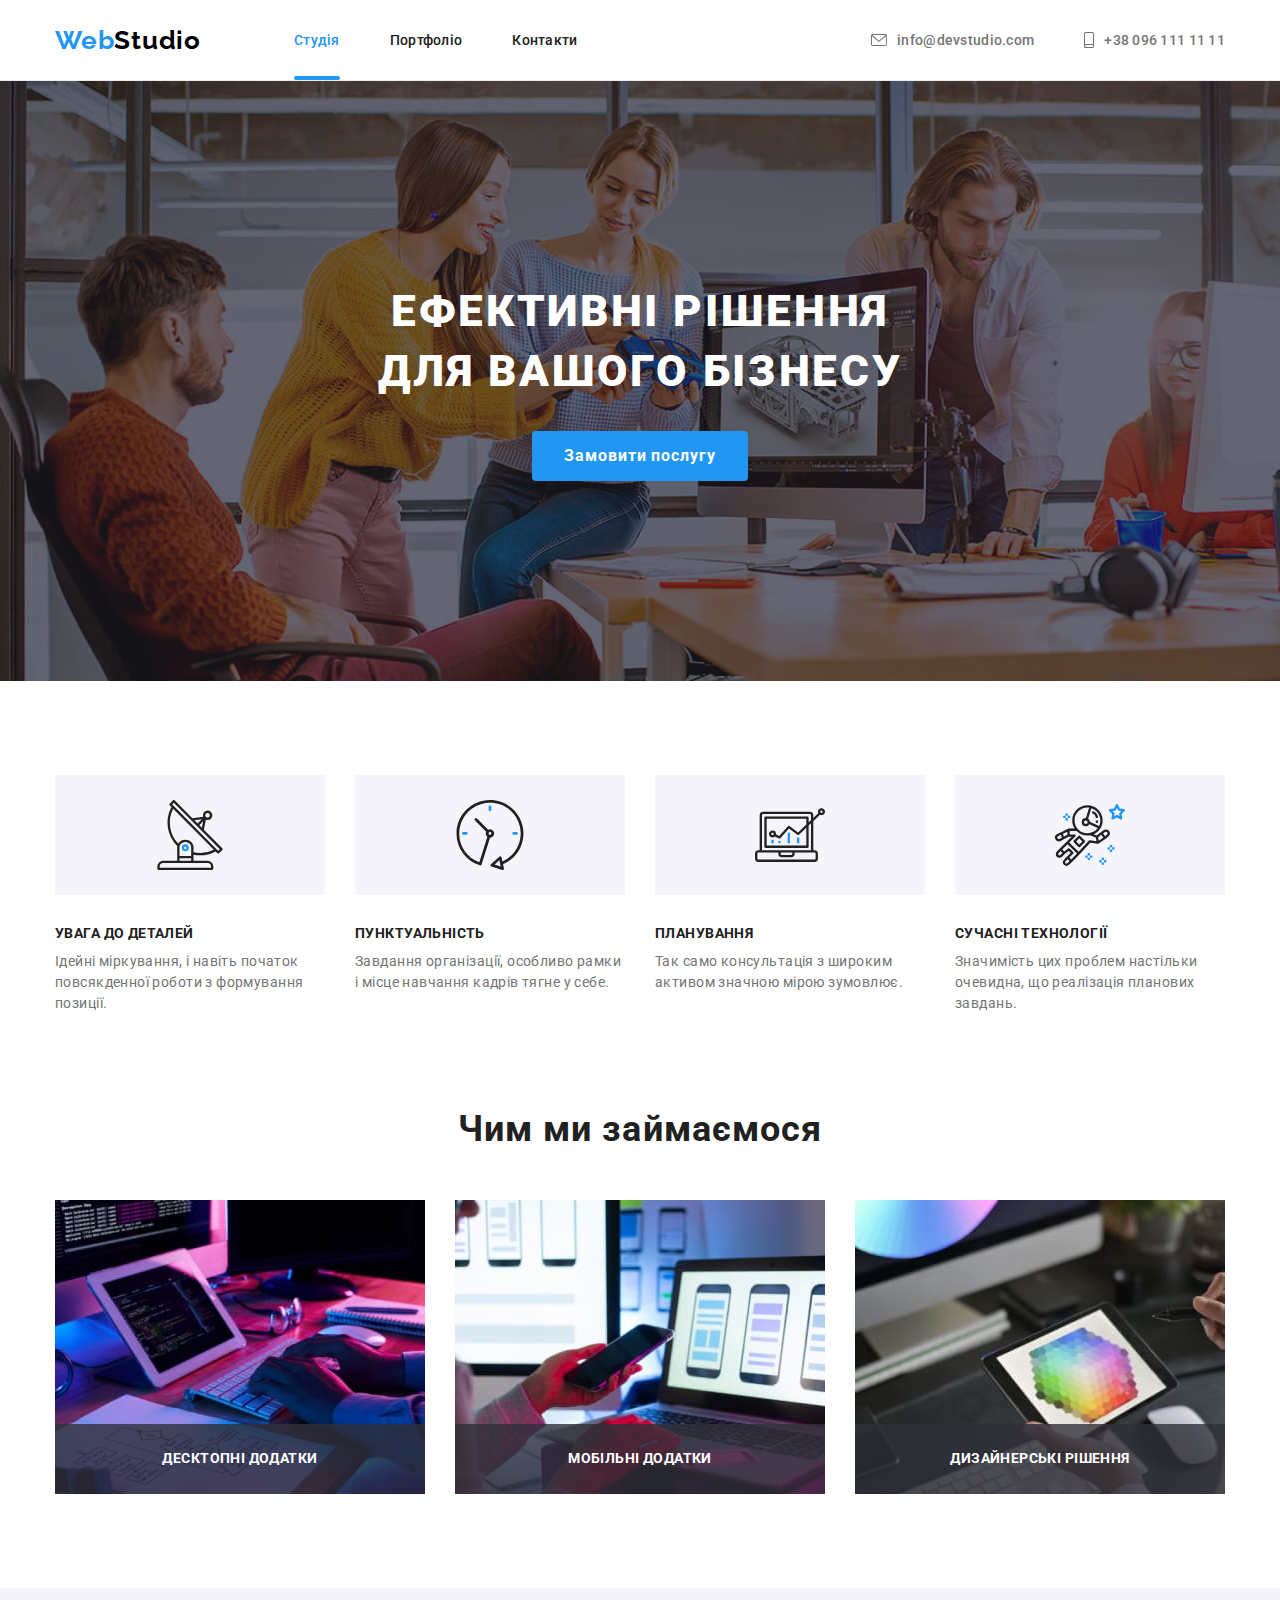
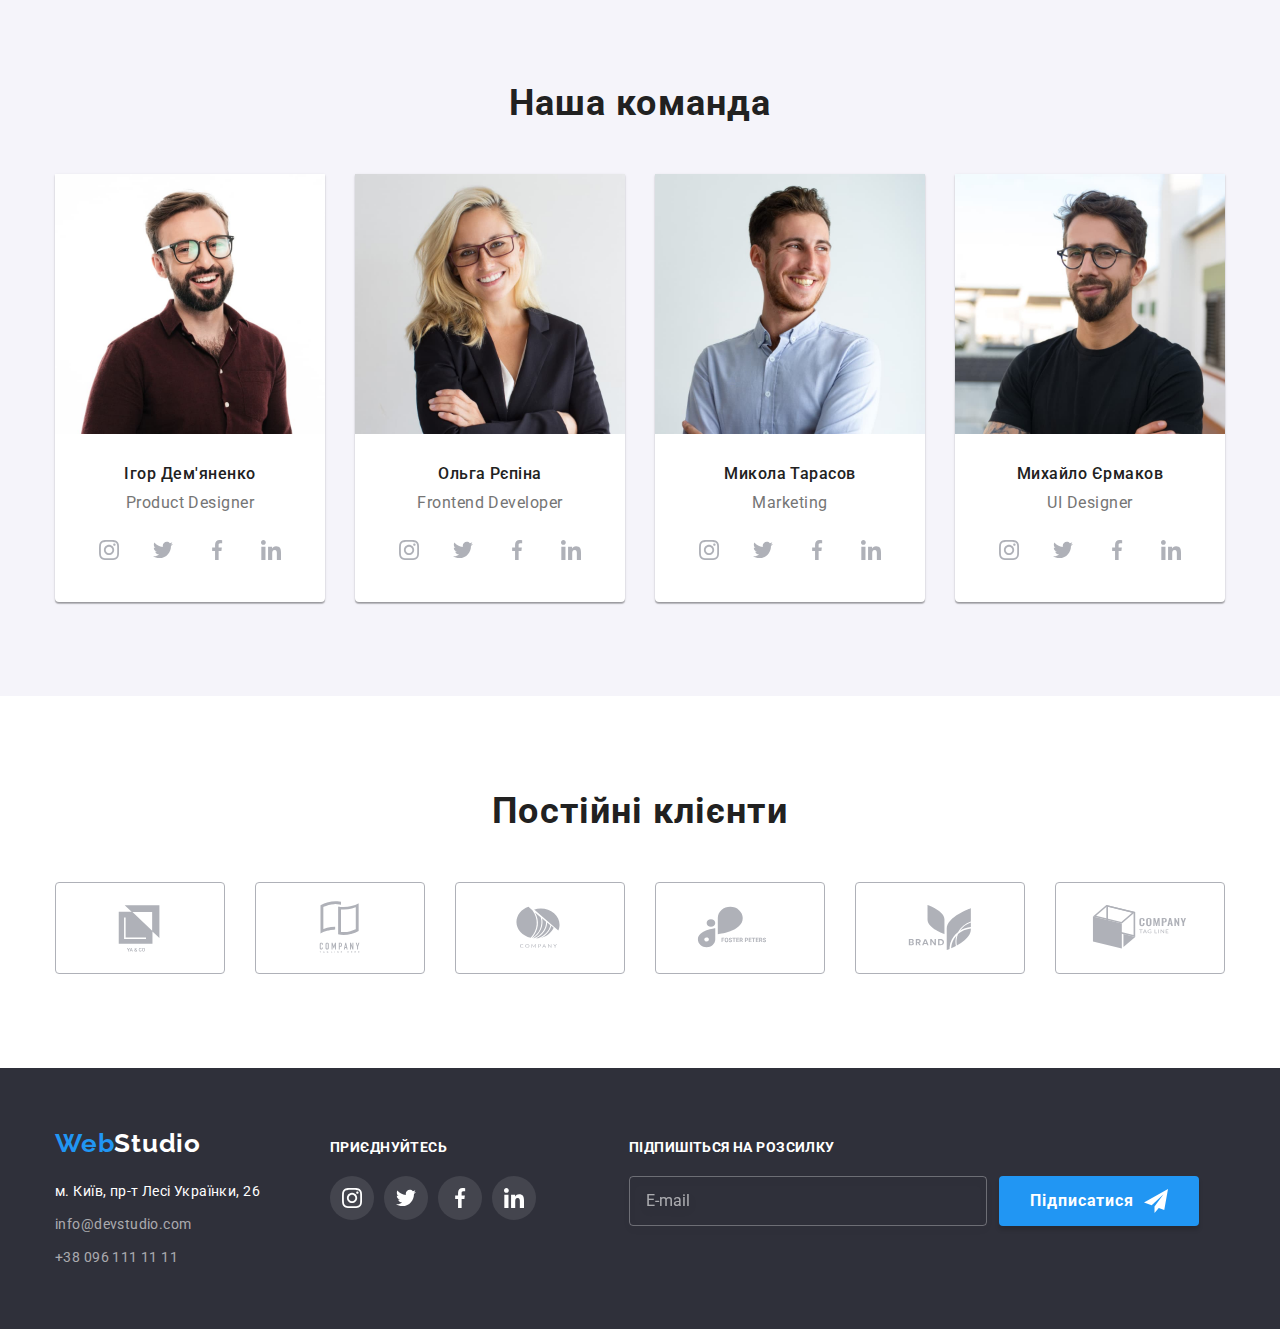
==== index.html @ a25eebed "start" ====
<!DOCTYPE html>
<html lang="uk">
  <head>
    <meta charset="UTF-8" />
    <meta http-equiv="X-UA-Compatible" content="IE=edge" />
    <meta name="viewport" content="width=device-width, initial-scale=1.0" />
    <link
      href="https://fonts.googleapis.com/css2?family=Raleway:wght@700&family=Roboto:wght@400;500;700;900&display=swap"
      rel="stylesheet"
    />
    <title>Document</title>
    <link
      rel="stylesheet"
      href="https://cdnjs.cloudflare.com/ajax/libs/modern-normalize/0.6.0/modern-normalize.min.css"
    />
    <link rel="stylesheet" href="./css/main.min.css" />
  </head>
  <body>
    <!-- Шапка сайта -->
    <header class="header">
      <div class="container header-container">
        <a class="logo header__logo" href="/"
          ><span class="logo__text">Web</span>Studio</a
        >
        <nav>
          <ul class="header-nav list">
            <li>
              <a href="#" class="header-nav__link header-nav__link--active"
                >Студія</a
              >
            </li>
            <li>
              <a href="./portfolio.html" class="header-nav__link">Портфоліо</a>
            </li>
            <li><a href="#" class="header-nav__link">Контакти</a></li>
          </ul>
        </nav>

        <ul class="nav-contact list">
          <li class="nav-contact__item">
            <a class="nav-contact__contacts" href="mailto:info@devstudio.com">
              <svg class="nav-contact__icon-envelope">
                <use href="./images/icon.svg#icon-envelope-hover"></use>
              </svg>
              info@devstudio.com</a
            >
          </li>
          <li class="nav-contact-item">
            <a class="nav-contact__contacts" href="tel:+380961111111">
              <svg class="nav-contact__icon-smartphone">
                <use href="./images/icon.svg#icon-smartphone"></use>
              </svg>
              +38 096 111 11 11</a
            >
          </li>
        </ul>
      </div>
    </header>
    <main>
      <!-- Секия под шапкой -->
      <section class="hero section">
        <div class="container">
          <h1 class="main-title">
            Ефективні рішення <br />
            для вашого бізнесу
          </h1>
          <button type="button" class="btn-order" data-modal-open>
            Замовити послугу
          </button>
        </div>
      </section>
      <!-- Секция особенности компании -->
      <section class="features section">
        <div class="container features-container">
          <h2 class="hide">Особливоті</h2>
          <ul class="features-list list">
            <li class="features-list__item icon-antenna">
              <h3 class="features-list__title">УВАГА ДО ДЕТАЛЕЙ</h3>
              <p class="features-list__text">
                Ідейні міркування, і навіть початок повсякденної роботи з
                формування позиції.
              </p>
            </li>
            <li class="features-list__item icon-clock">
              <h3 class="features-list__title">ПУНКТУАЛЬНІСТЬ</h3>
              <p class="features-list__text">
                Завдання організації, особливо рамки і місце навчання кадрів
                тягне у себе.
              </p>
            </li>
            <li class="features-list__item icon-notebook">
              <h3 class="features-list__title">ПЛАНУВАННЯ</h3>
              <p class="features-list__text">
                Так само консультація з широким активом значною мірою зумовлює.
              </p>
            </li>
            <li class="features-list__item icon-astronaut">
              <h3 class="features-list__title">СУЧАСНІ ТЕХНОЛОГІЇ</h3>
              <p class="features-list__text">
                Значимість цих проблем настільки очевидна, що реалізація
                планових завдань.
              </p>
            </li>
          </ul>
        </div>
      </section>
      <!-- Секция чем мы занимаемся  -->
      <section class="about-us section">
        <div class="container">
          <h2 class="title">Чим ми займаємося</h2>
          <ul class="list about-list">
            <li class="about-list__item">
              <img
                src="./images/aboutus1.jpg"
                alt="людина пише код на комп'ютері"
                width="370"
              />
              <p class="about-list__text">Десктопні додатки</p>
            </li>
            <li class="about-list__item">
              <img
                src="./images/aboutus2.jpg"
                alt="людина робить дизайн за ноутбуком"
                width="370"
              />
              <p class="about-list__text">Мобільні додатки</p>
            </li>
            <li class="about-list__item">
              <img
                src="./images/aboutus3.jpg"
                alt="людина обирає колір на планшеті"
                width="370"
              />
              <p class="about-list__text">Дизайнерські рішення</p>
            </li>
          </ul>
        </div>
      </section>
      <!-- Секция наша команда -->
      <section class="our-team section">
        <div class="container team-container">
          <h2 class="title">Наша команда</h2>
          <ul class="list team-list">
            <li class="team-item">
              <img src="./images/igordevs.jpg" alt="Розробник" width="270" />
              <div class="team-wrap">
                <h3 class="our-team-title">Ігор Дем'яненко</h3>
                <p lang="en" class="our-team-text">Product Designer</p>
                <ul class="team-soc-list list">
                  <li class="team-soc-item">
                    <a href="" class="social-link">
                      <svg class="icon-instagram">
                        <use href="./images/icon.svg#icon-instagram"></use>
                      </svg>
                    </a>
                  </li>
                  <li class="team-soc-item">
                    <a href="" class="social-link">
                      <svg class="icon-instagram">
                        <use href="./images/icon.svg#icon-twitter"></use>
                      </svg>
                    </a>
                  </li>
                  <li class="team-soc-item">
                    <a href="" class="social-link">
                      <svg class="icon-instagram">
                        <use href="./images/icon.svg#icon-facebook"></use>
                      </svg>
                    </a>
                  </li>
                  <li class="team-soc-item">
                    <a href="" class="social-link">
                      <svg class="icon-instagram">
                        <use href="./images/icon.svg#icon-linkedin"></use>
                      </svg>
                    </a>
                  </li>
                </ul>
              </div>
            </li>
            <li class="team-item">
              <img src="./images/olenadev.jpg" alt="Розробниця" width="270" />
              <div class="team-wrap">
                <h3 class="our-team-title">Ольга Рєпіна</h3>
                <p lang="en" class="our-team-text">Frontend Developer</p>
                <ul class="team-soc-list list">
                  <li class="team-soc-item">
                    <a href="" class="social-link">
                      <svg class="icon-instagram">
                        <use href="./images/icon.svg#icon-instagram"></use>
                      </svg>
                    </a>
                  </li>
                  <li class="team-soc-item">
                    <a href="" class="social-link">
                      <svg class="icon-instagram">
                        <use href="./images/icon.svg#icon-twitter"></use>
                      </svg>
                    </a>
                  </li>
                  <li class="team-soc-item">
                    <a href="" class="social-link">
                      <svg class="icon-instagram">
                        <use href="./images/icon.svg#icon-facebook"></use>
                      </svg>
                    </a>
                  </li>
                  <li class="team-soc-item">
                    <a href="" class="social-link">
                      <svg class="icon-instagram">
                        <use href="./images/icon.svg#icon-linkedin"></use>
                      </svg>
                    </a>
                  </li>
                </ul>
              </div>
            </li>
            <li class="team-item">
              <img
                src="./images/mykolamarketing.jpg"
                alt="Розробник"
                width="270"
              />
              <div class="team-wrap">
                <h3 class="our-team-title">Микола Тарасов</h3>
                <p lang="en" class="our-team-text">Marketing</p>
                <ul class="team-soc-list list">
                  <li class="team-soc-item">
                    <a href="" class="social-link">
                      <svg class="icon-instagram">
                        <use href="./images/icon.svg#icon-instagram"></use>
                      </svg>
                    </a>
                  </li>
                  <li class="team-soc-item">
                    <a href="" class="social-link">
                      <svg class="icon-instagram">
                        <use href="./images/icon.svg#icon-twitter"></use>
                      </svg>
                    </a>
                  </li>
                  <li class="team-soc-item">
                    <a href="" class="social-link">
                      <svg class="icon-instagram">
                        <use href="./images/icon.svg#icon-facebook"></use>
                      </svg>
                    </a>
                  </li>
                  <li class="team-soc-item">
                    <a href="" class="social-link">
                      <svg class="icon-instagram">
                        <use href="./images/icon.svg#icon-linkedin"></use>
                      </svg>
                    </a>
                  </li>
                </ul>
              </div>
            </li>
            <li class="team-item">
              <img
                src="./images/mixadesigner.jpg"
                alt="Розробник"
                width="270"
              />
              <div class="team-wrap">
                <h3 class="our-team-title">Михайло Єрмаков</h3>
                <p lang="en" class="our-team-text">UI Designer</p>
                <ul class="team-soc-list list">
                  <li class="team-soc-item">
                    <a href="" class="social-link">
                      <svg class="icon-instagram">
                        <use href="./images/icon.svg#icon-instagram"></use>
                      </svg>
                    </a>
                  </li>
                  <li class="team-soc-item">
                    <a href="" class="social-link">
                      <svg class="icon-instagram">
                        <use href="./images/icon.svg#icon-twitter"></use>
                      </svg>
                    </a>
                  </li>
                  <li class="team-soc-item">
                    <a href="" class="social-link">
                      <svg class="icon-instagram">
                        <use href="./images/icon.svg#icon-facebook"></use>
                      </svg>
                    </a>
                  </li>
                  <li class="team-soc-item">
                    <a href="" class="social-link">
                      <svg class="icon-instagram">
                        <use href="./images/icon.svg#icon-linkedin"></use>
                      </svg>
                    </a>
                  </li>
                </ul>
              </div>
            </li>
          </ul>
        </div>
      </section>
      <!-- Секция клиенты -->
      <section class="section-client section">
        <div class="container">
          <h2 class="title">Постійні клієнти</h2>
          <ul class="client-list list">
            <li class="client-item">
              <a href="" class="client-link">
                <svg>
                  <use href="./images/icon.svg#icon-client1"></use>
                </svg>
              </a>
            </li>
            <li class="client-item">
              <a href="" class="client-link">
                <svg>
                  <use href="./images/icon.svg#icon-client2"></use>
                </svg>
              </a>
            </li>
            <li class="client-item">
              <a href="" class="client-link">
                <svg>
                  <use href="./images/icon.svg#icon-client3"></use>
                </svg>
              </a>
            </li>
            <li class="client-item">
              <a href="" class="client-link">
                <svg>
                  <use href="./images/icon.svg#icon-client4"></use>
                </svg>
              </a>
            </li>
            <li class="client-item">
              <a href="" class="client-link">
                <svg>
                  <use href="./images/icon.svg#icon-client5"></use>
                </svg>
              </a>
            </li>
            <li class="client-item">
              <a href="" class="client-link">
                <svg>
                  <use href="./images/icon.svg#icon-client6"></use>
                </svg>
              </a>
            </li>
          </ul>
        </div>
      </section>
    </main>
    <!-- Подвал сайта -->
    <footer class="footer">
      <div class="container footer-container">
        <div class="">
          <a href="/" class="logo-footer"
            ><span class="logo__text">Web</span>Studio</a
          >
          <address>
            <p class="adress">м. Київ, пр-т Лесі Українки, 26</p>
            <ul class="footer-list list">
              <li class="footer-item">
                <a class="footer-contact" href="mailto:info@devstudio.com"
                  >info@devstudio.com</a
                >
              </li>
              <li class="footer-item">
                <a class="footer-contact" href="tel:+380961111111"
                  >+38 096 111 11 11</a
                >
              </li>
            </ul>
          </address>
        </div>
        <div class="footer-wrap">
          <p class="footer-text">приєднуйтесь</p>
          <ul class="footer-soc-list list">
            <li class="footer-soc-item">
              <a href="" class="footer-soc-link">
                <svg class="icon-instagram">
                  <use href="./images/icon.svg#icon-instagram"></use>
                </svg>
              </a>
            </li>
            <li class="footer-soc-item">
              <a href="" class="footer-soc-link">
                <svg class="icon-instagram">
                  <use href="./images/icon.svg#icon-twitter"></use>
                </svg>
              </a>
            </li>
            <li class="footer-soc-item">
              <a href="" class="footer-soc-link">
                <svg class="icon-instagram">
                  <use href="./images/icon.svg#icon-facebook"></use>
                </svg>
              </a>
            </li>
            <li class="footer-soc-item">
              <a href="" class="footer-soc-link">
                <svg class="icon-instagram">
                  <use href="./images/icon.svg#icon-linkedin"></use>
                </svg>
              </a>
            </li>
          </ul>
        </div>
        <!-- форма подвала -->
        <div class="footer-form">
          <p class="footer-text">Підпишіться на розсилку</p>
          <form class="form-send">
            <input
              type="email"
              name="user-email"
              id=""
              placeholder="E-mail"
              class="footer-input"
            />
            <button type="submit" class="btn-footer">
              Підписатися
              <svg class="icon-send" width="24" height="24">
                <use href="./images/icon.svg#icon-send"></use>
              </svg>
            </button>
          </form>
        </div>
      </div>
    </footer>
    <!-- модальное окно  -->
    <div class="backdrop is-hidden" data-modal>
      <div class="modal">
        <button type="button" class="btn-close" data-modal-close>
          <svg class="icon-close">
            <use href="./images/icon.svg#icon-close-black"></use>
          </svg>
        </button>
        <p class="modal-title">Залиште свої дані, ми вам передзвонимо</p>
        <form>
          <div class="input-wrap">
            <label for="user-name" class="input-label">Ім'я</label>
            <input
              type="text"
              name="user-name"
              id="user-name"
              class="modal-input"
              required
            />
            <svg class="modal-icon" width="18" height="18">
              <use href="./images/icon.svg#icon-person-modal"></use>
            </svg>
          </div>

          <div class="input-wrap">
            <label for="user-tel" class="input-label">Телефон</label>
            <input
              type="tel"
              name="user-tel"
              id="user-tel"
              class="modal-input"
            />
            <svg class="modal-icon" width="18" height="18">
              <use href="./images/icon.svg#icon-phone-modal"></use>
            </svg>
          </div>

          <div class="input-wrap">
            <label for="user-email" class="input-label">Пошта</label>
            <input
              type="email"
              name="user-email"
              id="user-email"
              class="modal-input"
              required
            />
            <svg class="modal-icon" width="18" height="18">
              <use href="./images/icon.svg#icon-email-modal"></use>
            </svg>
          </div>

          <label for="coment" class="input-label">Коментар</label>
          <textarea
            name="coment"
            id="coment"
            cols="30"
            rows="10"
            placeholder="Введіть текст"
            class="modal-coment"
          ></textarea>

          <input
            type="checkbox"
            name="policity"
            id="policity"
            class="modal-policity hide"
          />
          <label for="policity" class="label-policity">
            <span>
              <svg width="18" height="18">
                <use href="./images/icon.svg#icon-check"></use>
              </svg>
            </span>
            Погоджуюся з розсилкою та приймаю
            <a href="" class="link-policity">Умови договору</a></label
          >
          <button type="submit" class="btn-modal">Відправити</button>
        </form>
      </div>
    </div>
    <script src="./js/modal.js"></script>
  </body>
</html>
---- css/main.min.css ----
:root{--font-ral: "Raleway", sans-serif;--color-blue: #2196f3;--color-gray: #757575;--color-black: #212121;--color-backgr-dark: #2f303a;--color-backgr-white: #f5f5f5;--color-backgr-gray: #f5f4fa}.list{list-style:none;text-decoration:none;margin:0;padding:0}h1,h2,h3,h4,h5,h6,p{margin:0}textarea{resize:none}body{font-family:"Roboto",sans-serif;color:var(--color-black)}.backdrop{position:fixed;top:0;width:100%;height:100%;background-color:rgba(0,0,0,.2);-webkit-transition:opacity 300ms cubic-bezier(0.4, 0, 0.2, 1),visibility 300ms cubic-bezier(0.4, 0, 0.2, 1);transition:opacity 300ms cubic-bezier(0.4, 0, 0.2, 1),visibility 300ms cubic-bezier(0.4, 0, 0.2, 1)}.modal{position:absolute;top:50%;left:50%;padding:40px;width:528px;min-height:581px;background-color:#fff;-webkit-box-shadow:0px 1px 3px rgba(0,0,0,.12),0px 1px 1px rgba(0,0,0,.14),0px 2px 1px rgba(0,0,0,.2);box-shadow:0px 1px 3px rgba(0,0,0,.12),0px 1px 1px rgba(0,0,0,.14),0px 2px 1px rgba(0,0,0,.2);border-radius:4px;-webkit-transform:translate(-50%, -50%) scale(1);transform:translate(-50%, -50%) scale(1);-webkit-transition:-webkit-transform 300ms cubic-bezier(0.4, 0, 0.2, 1);transition:-webkit-transform 300ms cubic-bezier(0.4, 0, 0.2, 1);transition:transform 300ms cubic-bezier(0.4, 0, 0.2, 1);transition:transform 300ms cubic-bezier(0.4, 0, 0.2, 1), -webkit-transform 300ms cubic-bezier(0.4, 0, 0.2, 1)}.backdrop.is-hidden .modal{-webkit-transform:translate(-50%, -50%) scale(1.5);transform:translate(-50%, -50%) scale(1.5)}.icon-close{width:18px;height:18px}.btn-close{position:absolute;top:8px;right:8px;width:30px;height:30px;background-color:#fff;border:1px solid rgba(0,0,0,.1);border-radius:50%;display:-webkit-box;display:-ms-flexbox;display:flex;-webkit-box-align:center;-ms-flex-align:center;align-items:center;-webkit-box-pack:center;-ms-flex-pack:center;justify-content:center;-webkit-transition:fill 250ms cubic-bezier(0.4, 0, 0.2, 1);transition:fill 250ms cubic-bezier(0.4, 0, 0.2, 1)}.btn-close:hover{fill:var(--color-blue)}.is-hidden{opacity:0;visibility:hidden;pointer-events:none}.modal-title{margin-bottom:12px;font-weight:700;font-size:20px;line-height:1.15;text-align:center;letter-spacing:.03em;color:#212121}.input-wrap{position:relative;margin-bottom:10px}.modal-icon{position:absolute;top:50%;left:15px}.input-label{width:100%;height:40px;font-size:12px;line-height:1.16;letter-spacing:.01em;color:var(--color-gray)}.modal-input{width:100%;height:40px;padding-left:42px;border:1px solid rgba(33,33,33,.2);border-radius:4px;-webkit-transition:border 250ms cubic-bezier(0.4, 0, 0.2, 1);transition:border 250ms cubic-bezier(0.4, 0, 0.2, 1)}.modal-input:focus{border:rgba(0,0,0,0);fill:#2196f3;outline:1px solid var(--color-blue)}.modal-input:focus:hover{border:1px solid var(--color-blue)}.modal-icon{-webkit-transition:fill 250ms cubic-bezier(0.4, 0, 0.2, 1);transition:fill 250ms cubic-bezier(0.4, 0, 0.2, 1)}.modal-input:focus+.modal-icon{fill:var(--color-blue)}.modal-input:hover+.modal-icon{fill:var(--color-blue)}.modal-coment{margin-bottom:20px;width:100%;height:120px;padding:12px 16px;border:1px solid rgba(33,33,33,.2);border-radius:4px;font-size:12px;-webkit-transition:border 250ms cubic-bezier(0.4, 0, 0.2, 1);transition:border 250ms cubic-bezier(0.4, 0, 0.2, 1)}.modal-coment:focus{border:rgba(0,0,0,0);fill:#2196f3;outline:1px solid var(--color-blue)}.modal-coment:hover{border:1px solid var(--color-blue)}.modal-coment::-webkit-input-placeholder{font-size:12px;color:rgba(117,117,117,.5)}.modal-coment::-moz-placeholder{font-size:12px;color:rgba(117,117,117,.5)}.modal-coment:-ms-input-placeholder{font-size:12px;color:rgba(117,117,117,.5)}.modal-coment::-ms-input-placeholder{font-size:12px;color:rgba(117,117,117,.5)}.modal-coment::placeholder{font-size:12px;color:rgba(117,117,117,.5)}.modal-policity{margin-bottom:30px}.label-policity{margin-bottom:30px;font-size:14px;line-height:1.71px;letter-spacing:.03em;display:-webkit-box;display:-ms-flexbox;display:flex;-webkit-box-align:center;-ms-flex-align:center;align-items:center;-webkit-box-pack:center;-ms-flex-pack:center;justify-content:center;color:var(--color-gray)}.link-policity{margin-left:7px;color:var(--color-blue)}.label-policity span{width:16px;height:15px;margin-right:7px;display:-webkit-box;display:-ms-flexbox;display:flex;-webkit-box-align:center;-ms-flex-align:center;align-items:center;-webkit-box-pack:center;-ms-flex-pack:center;justify-content:center;border:2px solid #212121;border-radius:2px;fill:rgba(0,0,0,0)}.modal-policity:checked+.label-policity span{background-color:var(--color-blue);fill:#fff;border:none}.btn-modal{margin:0 auto;display:block;font-weight:700;font-size:16px;line-height:1.88;letter-spacing:.06em;background:var(--color-blue);color:#fff;border:none;-webkit-box-shadow:0px 4px 4px rgba(0,0,0,.15);box-shadow:0px 4px 4px rgba(0,0,0,.15);border-radius:4px;padding:10px 52px}.container{width:1200px;padding-left:15px;padding-right:15px;margin:0 auto}.hide{border:0;clip:rect(1px, 1px, 1px, 1px);-webkit-clip-path:inset(50%);clip-path:inset(50%);height:1px;margin:-1px;overflow:hidden;padding:0;position:absolute;width:1px;word-wrap:normal !important}button{cursor:pointer}.section{padding-top:94px;padding-bottom:94px}.title{font-weight:700;font-size:36px;line-height:1.1666em;text-align:center;letter-spacing:.03em;color:var(--color-black);margin-bottom:50px}.header a{text-decoration:none}.header-nav{display:-webkit-box;display:-ms-flexbox;display:flex;gap:50px}.header-container{display:-webkit-box;display:-ms-flexbox;display:flex;-webkit-box-align:center;-ms-flex-align:center;align-items:center}.header{border-bottom:1px solid #ececec}.logo{font-family:var(--font-ral);font-weight:700;font-size:26px;line-height:1.1923em;letter-spacing:.03em;color:#000}.header__logo{margin-right:93px;padding-bottom:24px;padding-top:24px}.logo__text{color:var(--color-blue)}.nav-contact__icon-envelope{width:16px;height:12px}.nav-contact__icon-smartphone{width:10px;height:16px}.nav-contact__contacts{font-weight:500;font-size:14px;line-height:1.1428em;letter-spacing:.02em;color:var(--color-gray);padding-top:32px;padding-bottom:32px;display:-webkit-box;display:-ms-flexbox;display:flex;-webkit-box-align:center;-ms-flex-align:center;align-items:center;gap:10px;fill:#757575;-webkit-transition:color 250ms cubic-bezier(0.4, 0, 0.2, 1),fill 250ms cubic-bezier(0.4, 0, 0.2, 1);transition:color 250ms cubic-bezier(0.4, 0, 0.2, 1),fill 250ms cubic-bezier(0.4, 0, 0.2, 1)}.nav-contact__contacts:hover,.nav-contact__contacts:focus{color:var(--color-blue);fill:var(--color-blue)}.nav-contact{display:-webkit-box;display:-ms-flexbox;display:flex;margin-left:auto;gap:50px}.header-nav__link{position:relative;font-weight:500;font-size:14px;line-height:1.1428em;letter-spacing:.02em;color:var(--color-black);padding-top:32px;padding-bottom:32px;-webkit-transition:color 250ms cubic-bezier(0.4, 0, 0.2, 1);transition:color 250ms cubic-bezier(0.4, 0, 0.2, 1)}.header-nav__link:focus,.header-nav__link:hover{color:var(--color-blue);fill:var(--color-blue)}.header-nav__link--active{color:var(--color-blue)}.header-nav__link--active::after{position:absolute;left:0;bottom:0;content:"";display:block;width:100%;height:4px;background-color:var(--color-blue);border-radius:2px}.hero{background:var(--color-backgr-dark);background-image:-webkit-gradient(linear, left top, right top, from(rgba(47, 48, 58, 0.4)), to(rgba(47, 48, 58, 0.4))),url(../images/hero.jpg);background-image:linear-gradient(to right, rgba(47, 48, 58, 0.4), rgba(47, 48, 58, 0.4)),url(../images/hero.jpg);max-width:1600px;max-height:600px;margin-left:auto;margin-right:auto;text-align:center;padding-top:200px;padding-bottom:200px;position:relative}.main-title{font-weight:900;font-size:44px;line-height:1.3636em;text-align:center;letter-spacing:.06em;text-transform:uppercase;color:#fff;margin-bottom:30px}.btn-order{font-family:"Roboto";font-weight:700;font-size:16px;line-height:1.875em;background:var(--color-blue);color:#fff;letter-spacing:.06em;border:none;border-radius:4px;padding:10px 32px}.features-list{display:-webkit-box;display:-ms-flexbox;display:flex;gap:30px}.features-list__title{font-weight:700;font-size:14px;line-height:1.1428em;letter-spacing:.03em;text-transform:uppercase;color:var(--color-black);margin-bottom:10px}.features-list__item::before{content:"";display:block;height:120px;background-color:var(--color-backgr-gray);background-repeat:no-repeat;background-position:center;margin-bottom:30px}.icon-antenna::before{background-image:url(../images/antenna.svg)}.icon-clock::before{background-image:url(../images/clock.svg)}.icon-notebook::before{background-image:url(../images/notebook.svg)}.icon-astronaut::before{background-image:url(../images/astronaut.svg)}.features-list__item{width:270px}.features-list__text{font-size:14px;line-height:1.5em;letter-spacing:.03em;color:var(--color-gray)}.about-us{padding-top:0px}.about-list{margin-top:50px;display:-webkit-box;display:-ms-flexbox;display:flex;-webkit-box-pack:space-evenly;-ms-flex-pack:space-evenly;justify-content:space-evenly;gap:30px}.about-list img{display:block}.about-list__item{position:relative}.about-list__text{position:absolute;bottom:0px;left:0;padding:27px 0px;width:100%;display:-webkit-box;display:-ms-flexbox;display:flex;-webkit-box-pack:center;-ms-flex-pack:center;justify-content:center;font-style:normal;font-weight:700;font-size:14px;line-height:1.14;text-align:center;letter-spacing:.03em;text-transform:uppercase;background:rgba(47,48,58,.8);color:#fff}.our-team{background:var(--color-backgr-gray)}.team-wrap{padding:30px 0px}.team-item img{display:block}.team-soc-list{display:-webkit-box;display:-ms-flexbox;display:flex;-webkit-box-pack:center;-ms-flex-pack:center;justify-content:center;gap:10px}.team-soc-item{padding:0px}.social-link{width:44px;height:44px;border-radius:50%;display:-webkit-box;display:-ms-flexbox;display:flex;-webkit-box-align:center;-ms-flex-align:center;align-items:center;-webkit-box-pack:center;-ms-flex-pack:center;justify-content:center;fill:#afb1b8;-webkit-transition:background-color 250ms cubic-bezier(0.4, 0, 0.2, 1),fill 250ms cubic-bezier(0.4, 0, 0.2, 1);transition:background-color 250ms cubic-bezier(0.4, 0, 0.2, 1),fill 250ms cubic-bezier(0.4, 0, 0.2, 1)}.social-link:hover,.social-link:focus{background-color:var(--color-blue);fill:#fff}.team-list{display:-webkit-box;display:-ms-flexbox;display:flex;-webkit-box-pack:justify;-ms-flex-pack:justify;justify-content:space-between;gap:30px}.icon-instagram{width:20px;height:20px}.team-item{background-color:#fff;-webkit-box-shadow:0px 1px 3px rgba(0,0,0,.12),0px 1px 1px rgba(0,0,0,.14),0px 2px 1px rgba(0,0,0,.2);box-shadow:0px 1px 3px rgba(0,0,0,.12),0px 1px 1px rgba(0,0,0,.14),0px 2px 1px rgba(0,0,0,.2);border-radius:0px 0px 4px 4px}.our-team-title{font-weight:500;font-size:16px;line-height:1.1875em;text-align:center;letter-spacing:.03em;margin-bottom:10px}.our-team-text{font-size:16px;line-height:1.1875em;text-align:center;letter-spacing:.03em;color:var(--color-gray);margin-bottom:16px}.client-list{display:-webkit-box;display:-ms-flexbox;display:flex;-webkit-box-pack:center;-ms-flex-pack:center;justify-content:center;gap:30px}.client-link{width:170px;height:92px;border:1px solid #afb1b8;border-radius:4px;display:-webkit-box;display:-ms-flexbox;display:flex;-webkit-box-pack:center;-ms-flex-pack:center;justify-content:center;-webkit-box-align:center;-ms-flex-align:center;align-items:center;fill:#afb1b8;-webkit-transition:background-color 250ms cubic-bezier(0.4, 0, 0.2, 1),fill 250ms cubic-bezier(0.4, 0, 0.2, 1);transition:background-color 250ms cubic-bezier(0.4, 0, 0.2, 1),fill 250ms cubic-bezier(0.4, 0, 0.2, 1)}.client-link:hover,.client-link:focus{border-color:var(--color-blue);fill:var(--color-blue)}.client-link svg{width:106px;height:60px}.footer a{text-decoration:none}.footer{background:var(--color-backgr-dark);padding:60px 0px 60px}.footer-container{display:-webkit-box;display:-ms-flexbox;display:flex}.logo-footer{display:inline-block;font-family:var(--font-ral);font-weight:700;font-size:26px;line-height:1.1923em;letter-spacing:.03em;color:#fff;margin-bottom:20px}.adress{font-style:normal;font-size:14px;line-height:1.7142em;letter-spacing:.03em;color:#fff;margin-bottom:9px}.footer-contact{font-style:normal;font-size:14px;line-height:1.7142em;letter-spacing:.03em;color:rgba(255,255,255,.6)}.footer-item:first-child{margin-bottom:9px}.footer-text{font-style:normal;font-weight:700;font-size:14px;line-height:1.14;letter-spacing:.03em;text-transform:uppercase;color:#fff;margin-bottom:20px}.footer-wrap{display:-webkit-box;display:-ms-flexbox;display:flex;-webkit-box-orient:vertical;-webkit-box-direction:normal;-ms-flex-direction:column;flex-direction:column;margin-left:70px;padding-top:12px}.footer-soc-list{display:-webkit-box;display:-ms-flexbox;display:flex;-webkit-box-pack:center;-ms-flex-pack:center;justify-content:center;gap:10px}.footer-soc-item{padding:0px}.footer-soc-link{width:44px;height:44px;background-color:rgba(255,255,255,.1);border-radius:50%;display:-webkit-box;display:-ms-flexbox;display:flex;-webkit-box-align:center;-ms-flex-align:center;align-items:center;-webkit-box-pack:center;-ms-flex-pack:center;justify-content:center;fill:#fff;-webkit-transition:background-color 250ms cubic-bezier(0.4, 0, 0.2, 1),fill 250ms cubic-bezier(0.4, 0, 0.2, 1);transition:background-color 250ms cubic-bezier(0.4, 0, 0.2, 1),fill 250ms cubic-bezier(0.4, 0, 0.2, 1)}.footer-soc-link:hover,.footer-soc-link:focus{background-color:var(--color-blue);fill:#fff}.icon-instagram{width:20px;height:20px}.footer-form{padding-top:12px;margin-left:93px}.form-send{display:-webkit-box;display:-ms-flexbox;display:flex}.footer-input{padding-top:15px;padding-left:16px;padding-bottom:15px;min-width:358px;height:50px;background-color:inherit;border:1px solid rgba(255,255,255,.3);-webkit-filter:drop-shadow(0px 4px 4px rgba(0, 0, 0, 0.15));filter:drop-shadow(0px 4px 4px rgba(0, 0, 0, 0.15));border-radius:4px}.footer-input:focus{border:1px solid rgba(255,255,255,.3);outline:none;color:#fff}.btn-footer{display:-webkit-box;display:-ms-flexbox;display:flex;-webkit-box-pack:center;-ms-flex-pack:center;justify-content:center;-webkit-box-align:center;-ms-flex-align:center;align-items:center;margin-left:12px;height:50px;min-width:200px;font-weight:700;font-size:16px;line-height:1.88;letter-spacing:.06em;background:var(--color-blue);color:#fff;border:none;-webkit-box-shadow:0px 4px 4px rgba(0,0,0,.15);box-shadow:0px 4px 4px rgba(0,0,0,.15);border-radius:4px}.icon-send{margin-left:10px}.footer-input::-webkit-input-placeholder{color:rgba(255,255,255,.6);font-size:16px;line-height:1.25}.footer-input::-moz-placeholder{color:rgba(255,255,255,.6);font-size:16px;line-height:1.25}.footer-input:-ms-input-placeholder{color:rgba(255,255,255,.6);font-size:16px;line-height:1.25}.footer-input::-ms-input-placeholder{color:rgba(255,255,255,.6);font-size:16px;line-height:1.25}.footer-input::placeholder{color:rgba(255,255,255,.6);font-size:16px;line-height:1.25}.btn-portfolio{font-family:"Roboto";font-weight:500;font-size:16px;line-height:1.625em;text-align:center;letter-spacing:.03em;color:var(--color-black);background-color:var(--color-backgr-gray);border-radius:4px;border-color:rgba(0,0,0,0);cursor:pointer;padding:6px 22px;-webkit-transition:background-color 250ms cubic-bezier(0.4, 0, 0.2, 1),color 250ms cubic-bezier(0.4, 0, 0.2, 1),-webkit-box-shadow 250ms cubic-bezier(0.4, 0, 0.2, 1);transition:background-color 250ms cubic-bezier(0.4, 0, 0.2, 1),color 250ms cubic-bezier(0.4, 0, 0.2, 1),-webkit-box-shadow 250ms cubic-bezier(0.4, 0, 0.2, 1);transition:background-color 250ms cubic-bezier(0.4, 0, 0.2, 1),box-shadow 250ms cubic-bezier(0.4, 0, 0.2, 1),color 250ms cubic-bezier(0.4, 0, 0.2, 1);transition:background-color 250ms cubic-bezier(0.4, 0, 0.2, 1),box-shadow 250ms cubic-bezier(0.4, 0, 0.2, 1),color 250ms cubic-bezier(0.4, 0, 0.2, 1),-webkit-box-shadow 250ms cubic-bezier(0.4, 0, 0.2, 1)}.btn-portfolio:hover,.btn-portfolio:focus{background-color:var(--color-blue);color:#fff;-webkit-box-shadow:0px 3px 1px rgba(0,0,0,.1),0px 1px 2px rgba(0,0,0,.08),0px 2px 2px rgba(0,0,0,.12);box-shadow:0px 3px 1px rgba(0,0,0,.1),0px 1px 2px rgba(0,0,0,.08),0px 2px 2px rgba(0,0,0,.12)}.list-btn{display:-webkit-box;display:-ms-flexbox;display:flex;-webkit-box-pack:center;-ms-flex-pack:center;justify-content:center;gap:8px;margin-bottom:50px}.list-works{display:-webkit-box;display:-ms-flexbox;display:flex;-ms-flex-wrap:wrap;flex-wrap:wrap;-webkit-box-pack:space-evenly;-ms-flex-pack:space-evenly;justify-content:space-evenly;gap:30px}.work-border{border-left:1px solid #eee;border-bottom:1px solid #eee;border-right:1px solid #eee;padding:20px 24px}.portfolio-title{font-weight:700;font-size:18px;line-height:2em;letter-spacing:.06em;color:var(--color-black);margin-bottom:4px}.portfolio-text{font-size:16px;line-height:1.875em;letter-spacing:.03em;color:var(--color-gray)}.works-item img{display:block}.works-item{-webkit-transition:-webkit-box-shadow 250ms cubic-bezier(0.4, 0, 0.2, 1);transition:-webkit-box-shadow 250ms cubic-bezier(0.4, 0, 0.2, 1);transition:box-shadow 250ms cubic-bezier(0.4, 0, 0.2, 1);transition:box-shadow 250ms cubic-bezier(0.4, 0, 0.2, 1), -webkit-box-shadow 250ms cubic-bezier(0.4, 0, 0.2, 1)}.works-item:hover{-webkit-box-shadow:rgba(0,0,0,.25) 0px 4px 4px;box-shadow:rgba(0,0,0,.25) 0px 4px 4px}.thumb{position:relative;overflow:hidden}.text-overlay{position:absolute;top:0;right:0;width:100%;height:100%;padding:0px 24px;font-size:18px;line-height:1.55;letter-spacing:.03em;display:-webkit-box;display:-ms-flexbox;display:flex;-webkit-box-pack:center;-ms-flex-pack:center;justify-content:center;-webkit-box-align:center;-ms-flex-align:center;align-items:center;color:#fff;background:rgba(33,150,243,.9);-webkit-transform:translateY(100%);transform:translateY(100%);opacity:0;-webkit-transition:opacity 250ms cubic-bezier(0.4, 0, 0.2, 1),-webkit-transform 250ms cubic-bezier(0.4, 0, 0.2, 1);transition:opacity 250ms cubic-bezier(0.4, 0, 0.2, 1),-webkit-transform 250ms cubic-bezier(0.4, 0, 0.2, 1);transition:transform 250ms cubic-bezier(0.4, 0, 0.2, 1),opacity 250ms cubic-bezier(0.4, 0, 0.2, 1);transition:transform 250ms cubic-bezier(0.4, 0, 0.2, 1),opacity 250ms cubic-bezier(0.4, 0, 0.2, 1),-webkit-transform 250ms cubic-bezier(0.4, 0, 0.2, 1)}.works-item:hover .text-overlay{-webkit-box-shadow:rgba(0,0,0,.25) 0px 4px 4px;box-shadow:rgba(0,0,0,.25) 0px 4px 4px;-webkit-transform:translateY(0);transform:translateY(0);opacity:1}/*# sourceMappingURL=main.min.css.map */
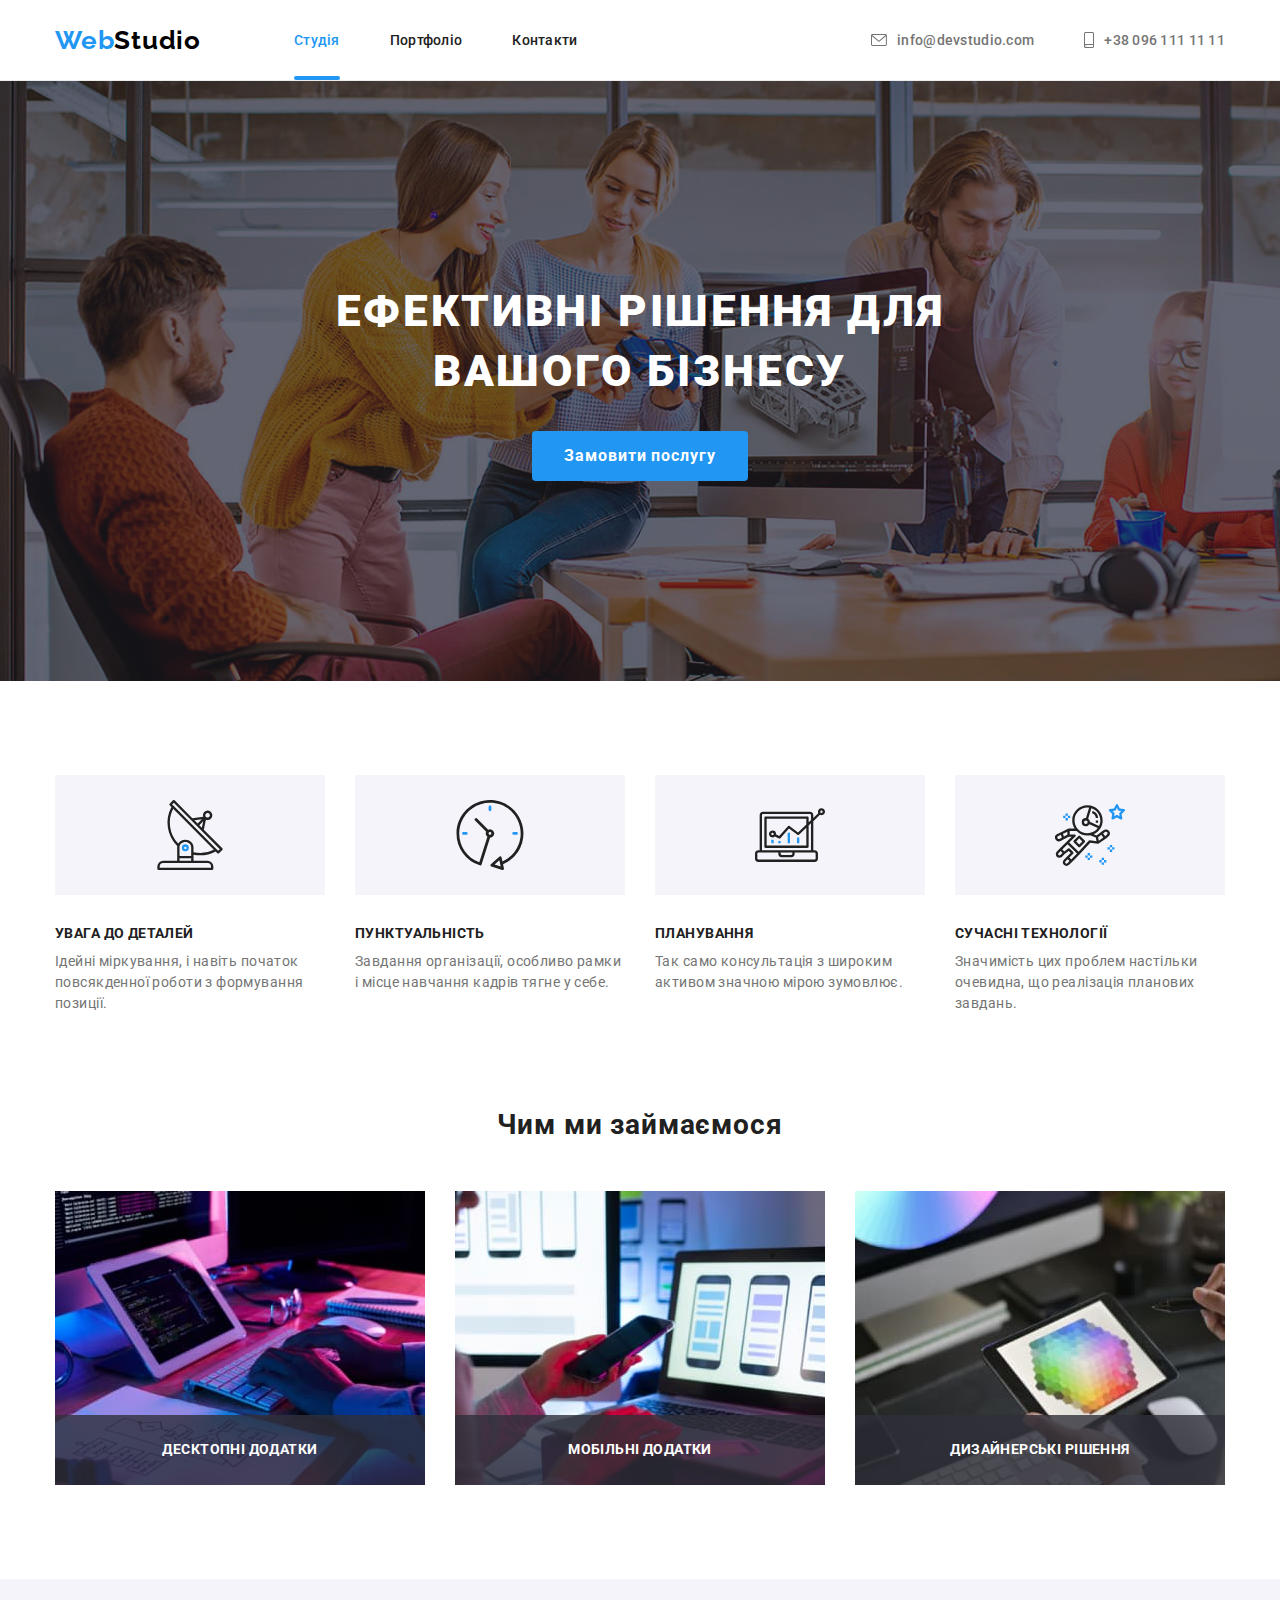
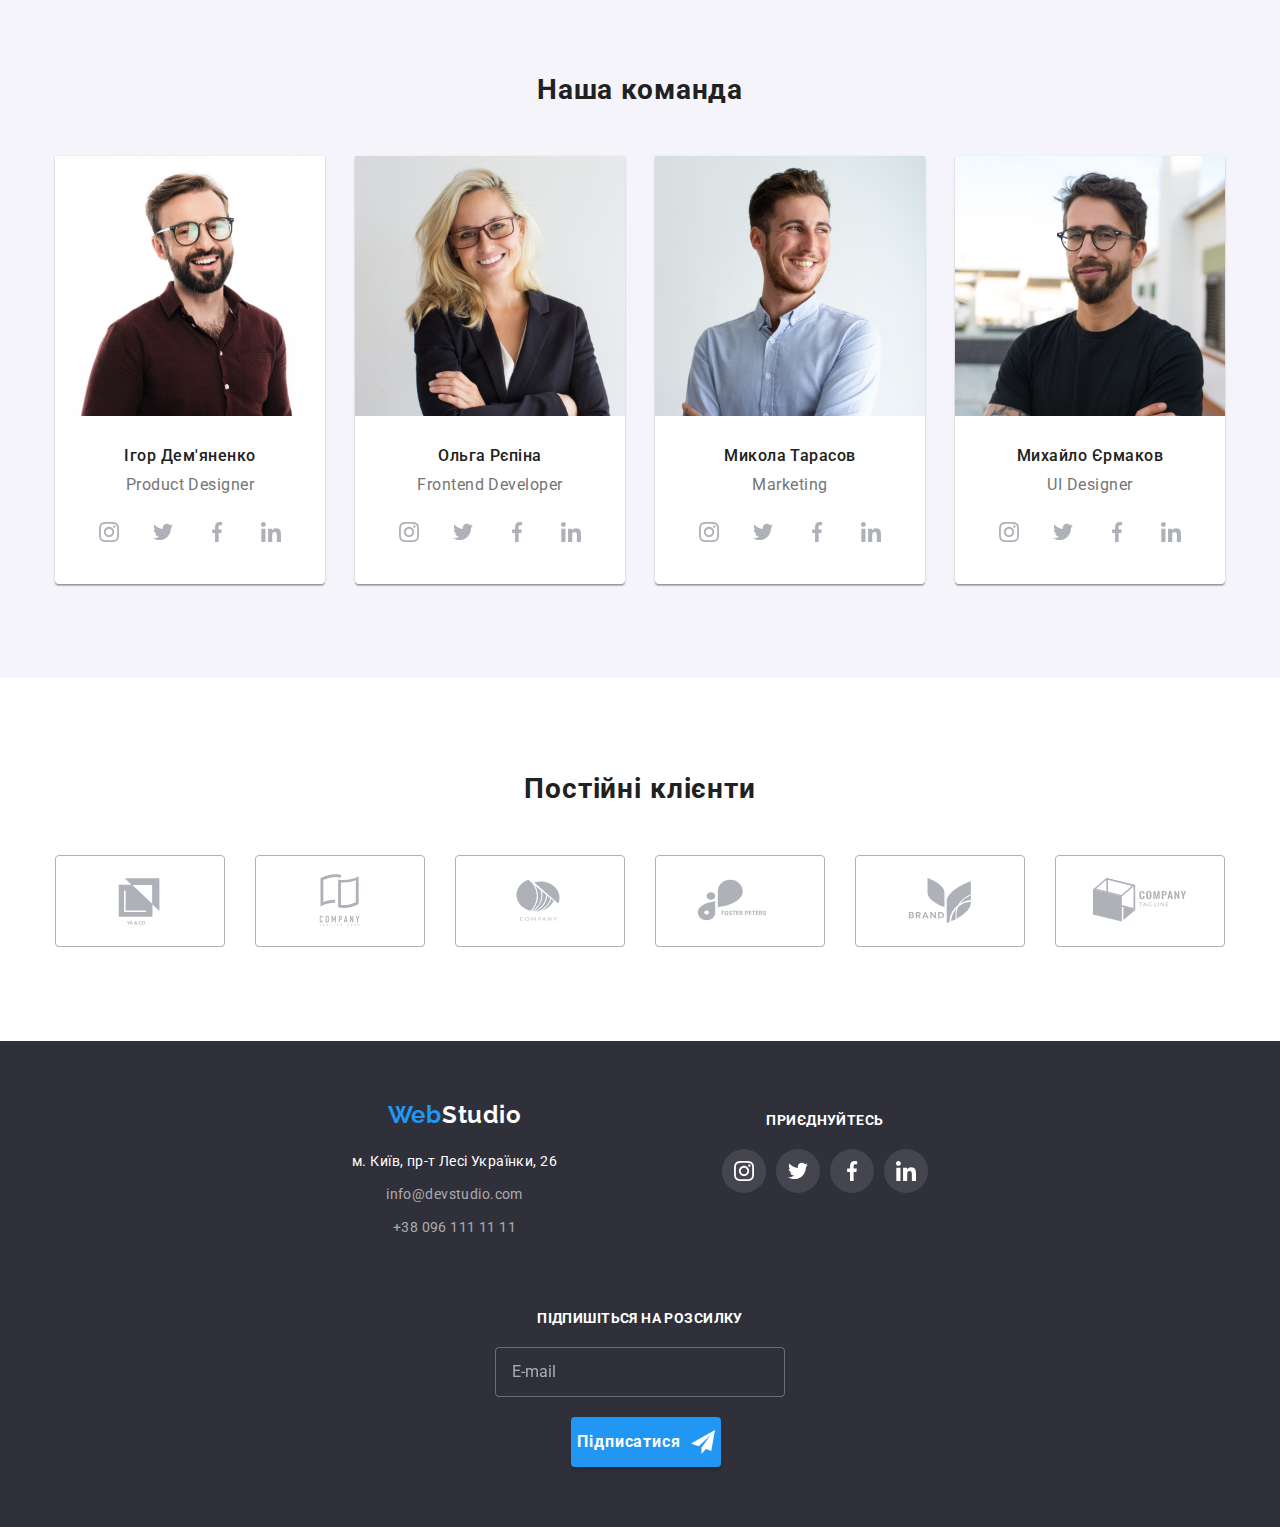
==== commit b8259d33: "hm" ====
--- a/index.html
+++ b/index.html
@@ -45,7 +45,7 @@
               info@devstudio.com</a
             >
           </li>
-          <li class="nav-contact-item">
+          <li class="nav-contact__item">
             <a class="nav-contact__contacts" href="tel:+380961111111">
               <svg class="nav-contact__icon-smartphone">
                 <use href="./images/icon.svg#icon-smartphone"></use>
@@ -54,6 +54,11 @@
             >
           </li>
         </ul>
+        <button type="button" class="button_menu">
+          <svg width="24" height="16">
+            <use href="./images/icon.svg#icon-menu"></use>
+          </svg>
+        </button>
       </div>
     </header>
     <main>
@@ -61,8 +66,8 @@
       <section class="hero section">
         <div class="container">
           <h1 class="main-title">
-            Ефективні рішення <br />
-            для вашого бізнесу
+            Ефективні рішення для<br />
+            вашого бізнесу
           </h1>
           <button type="button" class="btn-order" data-modal-open>
             Замовити послугу
@@ -142,7 +147,12 @@
           <h2 class="title">Наша команда</h2>
           <ul class="list team-list">
             <li class="team-item">
-              <img src="./images/igordevs.jpg" alt="Розробник" width="270" />
+              <img
+                src="./images/igordevs.jpg"
+                alt="Розробник"
+                width="270"
+                class="team-img"
+              />
               <div class="team-wrap">
                 <h3 class="our-team-title">Ігор Дем'яненко</h3>
                 <p lang="en" class="our-team-text">Product Designer</p>
@@ -354,58 +364,61 @@
     <!-- Подвал сайта -->
     <footer class="footer">
       <div class="container footer-container">
-        <div class="">
-          <a href="/" class="logo-footer"
-            ><span class="logo__text">Web</span>Studio</a
-          >
-          <address>
-            <p class="adress">м. Київ, пр-т Лесі Українки, 26</p>
-            <ul class="footer-list list">
-              <li class="footer-item">
-                <a class="footer-contact" href="mailto:info@devstudio.com"
-                  >info@devstudio.com</a
-                >
+        <div class="footer-wrap">
+          <div class="logo-wrap">
+            <a href="/" class="logo-footer"
+              ><span class="logo__text">Web</span>Studio</a
+            >
+            <address>
+              <p class="adress">м. Київ, пр-т Лесі Українки, 26</p>
+              <ul class="footer-list list">
+                <li class="footer-item">
+                  <a class="footer-contact" href="mailto:info@devstudio.com"
+                    >info@devstudio.com</a
+                  >
+                </li>
+                <li class="footer-item">
+                  <a class="footer-contact" href="tel:+380961111111"
+                    >+38 096 111 11 11</a
+                  >
+                </li>
+              </ul>
+            </address>
+          </div>
+
+          <div class="soc-wrap">
+            <p class="footer-text">приєднуйтесь</p>
+            <ul class="footer-soc-list list">
+              <li class="footer-soc-item">
+                <a href="" class="footer-soc-link">
+                  <svg class="icon-instagram">
+                    <use href="./images/icon.svg#icon-instagram"></use>
+                  </svg>
+                </a>
               </li>
-              <li class="footer-item">
-                <a class="footer-contact" href="tel:+380961111111"
-                  >+38 096 111 11 11</a
-                >
+              <li class="footer-soc-item">
+                <a href="" class="footer-soc-link">
+                  <svg class="icon-instagram">
+                    <use href="./images/icon.svg#icon-twitter"></use>
+                  </svg>
+                </a>
+              </li>
+              <li class="footer-soc-item">
+                <a href="" class="footer-soc-link">
+                  <svg class="icon-instagram">
+                    <use href="./images/icon.svg#icon-facebook"></use>
+                  </svg>
+                </a>
+              </li>
+              <li class="footer-soc-item">
+                <a href="" class="footer-soc-link">
+                  <svg class="icon-instagram">
+                    <use href="./images/icon.svg#icon-linkedin"></use>
+                  </svg>
+                </a>
               </li>
             </ul>
-          </address>
-        </div>
-        <div class="footer-wrap">
-          <p class="footer-text">приєднуйтесь</p>
-          <ul class="footer-soc-list list">
-            <li class="footer-soc-item">
-              <a href="" class="footer-soc-link">
-                <svg class="icon-instagram">
-                  <use href="./images/icon.svg#icon-instagram"></use>
-                </svg>
-              </a>
-            </li>
-            <li class="footer-soc-item">
-              <a href="" class="footer-soc-link">
-                <svg class="icon-instagram">
-                  <use href="./images/icon.svg#icon-twitter"></use>
-                </svg>
-              </a>
-            </li>
-            <li class="footer-soc-item">
-              <a href="" class="footer-soc-link">
-                <svg class="icon-instagram">
-                  <use href="./images/icon.svg#icon-facebook"></use>
-                </svg>
-              </a>
-            </li>
-            <li class="footer-soc-item">
-              <a href="" class="footer-soc-link">
-                <svg class="icon-instagram">
-                  <use href="./images/icon.svg#icon-linkedin"></use>
-                </svg>
-              </a>
-            </li>
-          </ul>
+          </div>
         </div>
         <!-- форма подвала -->
         <div class="footer-form">
--- a/css/main.min.css
+++ b/css/main.min.css
@@ -1 +1 @@
-:root{--font-ral: "Raleway", sans-serif;--color-blue: #2196f3;--color-gray: #757575;--color-black: #212121;--color-backgr-dark: #2f303a;--color-backgr-white: #f5f5f5;--color-backgr-gray: #f5f4fa}.list{list-style:none;text-decoration:none;margin:0;padding:0}h1,h2,h3,h4,h5,h6,p{margin:0}textarea{resize:none}body{font-family:"Roboto",sans-serif;color:var(--color-black)}.backdrop{position:fixed;top:0;width:100%;height:100%;background-color:rgba(0,0,0,.2);-webkit-transition:opacity 300ms cubic-bezier(0.4, 0, 0.2, 1),visibility 300ms cubic-bezier(0.4, 0, 0.2, 1);transition:opacity 300ms cubic-bezier(0.4, 0, 0.2, 1),visibility 300ms cubic-bezier(0.4, 0, 0.2, 1)}.modal{position:absolute;top:50%;left:50%;padding:40px;width:528px;min-height:581px;background-color:#fff;-webkit-box-shadow:0px 1px 3px rgba(0,0,0,.12),0px 1px 1px rgba(0,0,0,.14),0px 2px 1px rgba(0,0,0,.2);box-shadow:0px 1px 3px rgba(0,0,0,.12),0px 1px 1px rgba(0,0,0,.14),0px 2px 1px rgba(0,0,0,.2);border-radius:4px;-webkit-transform:translate(-50%, -50%) scale(1);transform:translate(-50%, -50%) scale(1);-webkit-transition:-webkit-transform 300ms cubic-bezier(0.4, 0, 0.2, 1);transition:-webkit-transform 300ms cubic-bezier(0.4, 0, 0.2, 1);transition:transform 300ms cubic-bezier(0.4, 0, 0.2, 1);transition:transform 300ms cubic-bezier(0.4, 0, 0.2, 1), -webkit-transform 300ms cubic-bezier(0.4, 0, 0.2, 1)}.backdrop.is-hidden .modal{-webkit-transform:translate(-50%, -50%) scale(1.5);transform:translate(-50%, -50%) scale(1.5)}.icon-close{width:18px;height:18px}.btn-close{position:absolute;top:8px;right:8px;width:30px;height:30px;background-color:#fff;border:1px solid rgba(0,0,0,.1);border-radius:50%;display:-webkit-box;display:-ms-flexbox;display:flex;-webkit-box-align:center;-ms-flex-align:center;align-items:center;-webkit-box-pack:center;-ms-flex-pack:center;justify-content:center;-webkit-transition:fill 250ms cubic-bezier(0.4, 0, 0.2, 1);transition:fill 250ms cubic-bezier(0.4, 0, 0.2, 1)}.btn-close:hover{fill:var(--color-blue)}.is-hidden{opacity:0;visibility:hidden;pointer-events:none}.modal-title{margin-bottom:12px;font-weight:700;font-size:20px;line-height:1.15;text-align:center;letter-spacing:.03em;color:#212121}.input-wrap{position:relative;margin-bottom:10px}.modal-icon{position:absolute;top:50%;left:15px}.input-label{width:100%;height:40px;font-size:12px;line-height:1.16;letter-spacing:.01em;color:var(--color-gray)}.modal-input{width:100%;height:40px;padding-left:42px;border:1px solid rgba(33,33,33,.2);border-radius:4px;-webkit-transition:border 250ms cubic-bezier(0.4, 0, 0.2, 1);transition:border 250ms cubic-bezier(0.4, 0, 0.2, 1)}.modal-input:focus{border:rgba(0,0,0,0);fill:#2196f3;outline:1px solid var(--color-blue)}.modal-input:focus:hover{border:1px solid var(--color-blue)}.modal-icon{-webkit-transition:fill 250ms cubic-bezier(0.4, 0, 0.2, 1);transition:fill 250ms cubic-bezier(0.4, 0, 0.2, 1)}.modal-input:focus+.modal-icon{fill:var(--color-blue)}.modal-input:hover+.modal-icon{fill:var(--color-blue)}.modal-coment{margin-bottom:20px;width:100%;height:120px;padding:12px 16px;border:1px solid rgba(33,33,33,.2);border-radius:4px;font-size:12px;-webkit-transition:border 250ms cubic-bezier(0.4, 0, 0.2, 1);transition:border 250ms cubic-bezier(0.4, 0, 0.2, 1)}.modal-coment:focus{border:rgba(0,0,0,0);fill:#2196f3;outline:1px solid var(--color-blue)}.modal-coment:hover{border:1px solid var(--color-blue)}.modal-coment::-webkit-input-placeholder{font-size:12px;color:rgba(117,117,117,.5)}.modal-coment::-moz-placeholder{font-size:12px;color:rgba(117,117,117,.5)}.modal-coment:-ms-input-placeholder{font-size:12px;color:rgba(117,117,117,.5)}.modal-coment::-ms-input-placeholder{font-size:12px;color:rgba(117,117,117,.5)}.modal-coment::placeholder{font-size:12px;color:rgba(117,117,117,.5)}.modal-policity{margin-bottom:30px}.label-policity{margin-bottom:30px;font-size:14px;line-height:1.71px;letter-spacing:.03em;display:-webkit-box;display:-ms-flexbox;display:flex;-webkit-box-align:center;-ms-flex-align:center;align-items:center;-webkit-box-pack:center;-ms-flex-pack:center;justify-content:center;color:var(--color-gray)}.link-policity{margin-left:7px;color:var(--color-blue)}.label-policity span{width:16px;height:15px;margin-right:7px;display:-webkit-box;display:-ms-flexbox;display:flex;-webkit-box-align:center;-ms-flex-align:center;align-items:center;-webkit-box-pack:center;-ms-flex-pack:center;justify-content:center;border:2px solid #212121;border-radius:2px;fill:rgba(0,0,0,0)}.modal-policity:checked+.label-policity span{background-color:var(--color-blue);fill:#fff;border:none}.btn-modal{margin:0 auto;display:block;font-weight:700;font-size:16px;line-height:1.88;letter-spacing:.06em;background:var(--color-blue);color:#fff;border:none;-webkit-box-shadow:0px 4px 4px rgba(0,0,0,.15);box-shadow:0px 4px 4px rgba(0,0,0,.15);border-radius:4px;padding:10px 52px}.container{width:1200px;padding-left:15px;padding-right:15px;margin:0 auto}.hide{border:0;clip:rect(1px, 1px, 1px, 1px);-webkit-clip-path:inset(50%);clip-path:inset(50%);height:1px;margin:-1px;overflow:hidden;padding:0;position:absolute;width:1px;word-wrap:normal !important}button{cursor:pointer}.section{padding-top:94px;padding-bottom:94px}.title{font-weight:700;font-size:36px;line-height:1.1666em;text-align:center;letter-spacing:.03em;color:var(--color-black);margin-bottom:50px}.header a{text-decoration:none}.header-nav{display:-webkit-box;display:-ms-flexbox;display:flex;gap:50px}.header-container{display:-webkit-box;display:-ms-flexbox;display:flex;-webkit-box-align:center;-ms-flex-align:center;align-items:center}.header{border-bottom:1px solid #ececec}.logo{font-family:var(--font-ral);font-weight:700;font-size:26px;line-height:1.1923em;letter-spacing:.03em;color:#000}.header__logo{margin-right:93px;padding-bottom:24px;padding-top:24px}.logo__text{color:var(--color-blue)}.nav-contact__icon-envelope{width:16px;height:12px}.nav-contact__icon-smartphone{width:10px;height:16px}.nav-contact__contacts{font-weight:500;font-size:14px;line-height:1.1428em;letter-spacing:.02em;color:var(--color-gray);padding-top:32px;padding-bottom:32px;display:-webkit-box;display:-ms-flexbox;display:flex;-webkit-box-align:center;-ms-flex-align:center;align-items:center;gap:10px;fill:#757575;-webkit-transition:color 250ms cubic-bezier(0.4, 0, 0.2, 1),fill 250ms cubic-bezier(0.4, 0, 0.2, 1);transition:color 250ms cubic-bezier(0.4, 0, 0.2, 1),fill 250ms cubic-bezier(0.4, 0, 0.2, 1)}.nav-contact__contacts:hover,.nav-contact__contacts:focus{color:var(--color-blue);fill:var(--color-blue)}.nav-contact{display:-webkit-box;display:-ms-flexbox;display:flex;margin-left:auto;gap:50px}.header-nav__link{position:relative;font-weight:500;font-size:14px;line-height:1.1428em;letter-spacing:.02em;color:var(--color-black);padding-top:32px;padding-bottom:32px;-webkit-transition:color 250ms cubic-bezier(0.4, 0, 0.2, 1);transition:color 250ms cubic-bezier(0.4, 0, 0.2, 1)}.header-nav__link:focus,.header-nav__link:hover{color:var(--color-blue);fill:var(--color-blue)}.header-nav__link--active{color:var(--color-blue)}.header-nav__link--active::after{position:absolute;left:0;bottom:0;content:"";display:block;width:100%;height:4px;background-color:var(--color-blue);border-radius:2px}.hero{background:var(--color-backgr-dark);background-image:-webkit-gradient(linear, left top, right top, from(rgba(47, 48, 58, 0.4)), to(rgba(47, 48, 58, 0.4))),url(../images/hero.jpg);background-image:linear-gradient(to right, rgba(47, 48, 58, 0.4), rgba(47, 48, 58, 0.4)),url(../images/hero.jpg);max-width:1600px;max-height:600px;margin-left:auto;margin-right:auto;text-align:center;padding-top:200px;padding-bottom:200px;position:relative}.main-title{font-weight:900;font-size:44px;line-height:1.3636em;text-align:center;letter-spacing:.06em;text-transform:uppercase;color:#fff;margin-bottom:30px}.btn-order{font-family:"Roboto";font-weight:700;font-size:16px;line-height:1.875em;background:var(--color-blue);color:#fff;letter-spacing:.06em;border:none;border-radius:4px;padding:10px 32px}.features-list{display:-webkit-box;display:-ms-flexbox;display:flex;gap:30px}.features-list__title{font-weight:700;font-size:14px;line-height:1.1428em;letter-spacing:.03em;text-transform:uppercase;color:var(--color-black);margin-bottom:10px}.features-list__item::before{content:"";display:block;height:120px;background-color:var(--color-backgr-gray);background-repeat:no-repeat;background-position:center;margin-bottom:30px}.icon-antenna::before{background-image:url(../images/antenna.svg)}.icon-clock::before{background-image:url(../images/clock.svg)}.icon-notebook::before{background-image:url(../images/notebook.svg)}.icon-astronaut::before{background-image:url(../images/astronaut.svg)}.features-list__item{width:270px}.features-list__text{font-size:14px;line-height:1.5em;letter-spacing:.03em;color:var(--color-gray)}.about-us{padding-top:0px}.about-list{margin-top:50px;display:-webkit-box;display:-ms-flexbox;display:flex;-webkit-box-pack:space-evenly;-ms-flex-pack:space-evenly;justify-content:space-evenly;gap:30px}.about-list img{display:block}.about-list__item{position:relative}.about-list__text{position:absolute;bottom:0px;left:0;padding:27px 0px;width:100%;display:-webkit-box;display:-ms-flexbox;display:flex;-webkit-box-pack:center;-ms-flex-pack:center;justify-content:center;font-style:normal;font-weight:700;font-size:14px;line-height:1.14;text-align:center;letter-spacing:.03em;text-transform:uppercase;background:rgba(47,48,58,.8);color:#fff}.our-team{background:var(--color-backgr-gray)}.team-wrap{padding:30px 0px}.team-item img{display:block}.team-soc-list{display:-webkit-box;display:-ms-flexbox;display:flex;-webkit-box-pack:center;-ms-flex-pack:center;justify-content:center;gap:10px}.team-soc-item{padding:0px}.social-link{width:44px;height:44px;border-radius:50%;display:-webkit-box;display:-ms-flexbox;display:flex;-webkit-box-align:center;-ms-flex-align:center;align-items:center;-webkit-box-pack:center;-ms-flex-pack:center;justify-content:center;fill:#afb1b8;-webkit-transition:background-color 250ms cubic-bezier(0.4, 0, 0.2, 1),fill 250ms cubic-bezier(0.4, 0, 0.2, 1);transition:background-color 250ms cubic-bezier(0.4, 0, 0.2, 1),fill 250ms cubic-bezier(0.4, 0, 0.2, 1)}.social-link:hover,.social-link:focus{background-color:var(--color-blue);fill:#fff}.team-list{display:-webkit-box;display:-ms-flexbox;display:flex;-webkit-box-pack:justify;-ms-flex-pack:justify;justify-content:space-between;gap:30px}.icon-instagram{width:20px;height:20px}.team-item{background-color:#fff;-webkit-box-shadow:0px 1px 3px rgba(0,0,0,.12),0px 1px 1px rgba(0,0,0,.14),0px 2px 1px rgba(0,0,0,.2);box-shadow:0px 1px 3px rgba(0,0,0,.12),0px 1px 1px rgba(0,0,0,.14),0px 2px 1px rgba(0,0,0,.2);border-radius:0px 0px 4px 4px}.our-team-title{font-weight:500;font-size:16px;line-height:1.1875em;text-align:center;letter-spacing:.03em;margin-bottom:10px}.our-team-text{font-size:16px;line-height:1.1875em;text-align:center;letter-spacing:.03em;color:var(--color-gray);margin-bottom:16px}.client-list{display:-webkit-box;display:-ms-flexbox;display:flex;-webkit-box-pack:center;-ms-flex-pack:center;justify-content:center;gap:30px}.client-link{width:170px;height:92px;border:1px solid #afb1b8;border-radius:4px;display:-webkit-box;display:-ms-flexbox;display:flex;-webkit-box-pack:center;-ms-flex-pack:center;justify-content:center;-webkit-box-align:center;-ms-flex-align:center;align-items:center;fill:#afb1b8;-webkit-transition:background-color 250ms cubic-bezier(0.4, 0, 0.2, 1),fill 250ms cubic-bezier(0.4, 0, 0.2, 1);transition:background-color 250ms cubic-bezier(0.4, 0, 0.2, 1),fill 250ms cubic-bezier(0.4, 0, 0.2, 1)}.client-link:hover,.client-link:focus{border-color:var(--color-blue);fill:var(--color-blue)}.client-link svg{width:106px;height:60px}.footer a{text-decoration:none}.footer{background:var(--color-backgr-dark);padding:60px 0px 60px}.footer-container{display:-webkit-box;display:-ms-flexbox;display:flex}.logo-footer{display:inline-block;font-family:var(--font-ral);font-weight:700;font-size:26px;line-height:1.1923em;letter-spacing:.03em;color:#fff;margin-bottom:20px}.adress{font-style:normal;font-size:14px;line-height:1.7142em;letter-spacing:.03em;color:#fff;margin-bottom:9px}.footer-contact{font-style:normal;font-size:14px;line-height:1.7142em;letter-spacing:.03em;color:rgba(255,255,255,.6)}.footer-item:first-child{margin-bottom:9px}.footer-text{font-style:normal;font-weight:700;font-size:14px;line-height:1.14;letter-spacing:.03em;text-transform:uppercase;color:#fff;margin-bottom:20px}.footer-wrap{display:-webkit-box;display:-ms-flexbox;display:flex;-webkit-box-orient:vertical;-webkit-box-direction:normal;-ms-flex-direction:column;flex-direction:column;margin-left:70px;padding-top:12px}.footer-soc-list{display:-webkit-box;display:-ms-flexbox;display:flex;-webkit-box-pack:center;-ms-flex-pack:center;justify-content:center;gap:10px}.footer-soc-item{padding:0px}.footer-soc-link{width:44px;height:44px;background-color:rgba(255,255,255,.1);border-radius:50%;display:-webkit-box;display:-ms-flexbox;display:flex;-webkit-box-align:center;-ms-flex-align:center;align-items:center;-webkit-box-pack:center;-ms-flex-pack:center;justify-content:center;fill:#fff;-webkit-transition:background-color 250ms cubic-bezier(0.4, 0, 0.2, 1),fill 250ms cubic-bezier(0.4, 0, 0.2, 1);transition:background-color 250ms cubic-bezier(0.4, 0, 0.2, 1),fill 250ms cubic-bezier(0.4, 0, 0.2, 1)}.footer-soc-link:hover,.footer-soc-link:focus{background-color:var(--color-blue);fill:#fff}.icon-instagram{width:20px;height:20px}.footer-form{padding-top:12px;margin-left:93px}.form-send{display:-webkit-box;display:-ms-flexbox;display:flex}.footer-input{padding-top:15px;padding-left:16px;padding-bottom:15px;min-width:358px;height:50px;background-color:inherit;border:1px solid rgba(255,255,255,.3);-webkit-filter:drop-shadow(0px 4px 4px rgba(0, 0, 0, 0.15));filter:drop-shadow(0px 4px 4px rgba(0, 0, 0, 0.15));border-radius:4px}.footer-input:focus{border:1px solid rgba(255,255,255,.3);outline:none;color:#fff}.btn-footer{display:-webkit-box;display:-ms-flexbox;display:flex;-webkit-box-pack:center;-ms-flex-pack:center;justify-content:center;-webkit-box-align:center;-ms-flex-align:center;align-items:center;margin-left:12px;height:50px;min-width:200px;font-weight:700;font-size:16px;line-height:1.88;letter-spacing:.06em;background:var(--color-blue);color:#fff;border:none;-webkit-box-shadow:0px 4px 4px rgba(0,0,0,.15);box-shadow:0px 4px 4px rgba(0,0,0,.15);border-radius:4px}.icon-send{margin-left:10px}.footer-input::-webkit-input-placeholder{color:rgba(255,255,255,.6);font-size:16px;line-height:1.25}.footer-input::-moz-placeholder{color:rgba(255,255,255,.6);font-size:16px;line-height:1.25}.footer-input:-ms-input-placeholder{color:rgba(255,255,255,.6);font-size:16px;line-height:1.25}.footer-input::-ms-input-placeholder{color:rgba(255,255,255,.6);font-size:16px;line-height:1.25}.footer-input::placeholder{color:rgba(255,255,255,.6);font-size:16px;line-height:1.25}.btn-portfolio{font-family:"Roboto";font-weight:500;font-size:16px;line-height:1.625em;text-align:center;letter-spacing:.03em;color:var(--color-black);background-color:var(--color-backgr-gray);border-radius:4px;border-color:rgba(0,0,0,0);cursor:pointer;padding:6px 22px;-webkit-transition:background-color 250ms cubic-bezier(0.4, 0, 0.2, 1),color 250ms cubic-bezier(0.4, 0, 0.2, 1),-webkit-box-shadow 250ms cubic-bezier(0.4, 0, 0.2, 1);transition:background-color 250ms cubic-bezier(0.4, 0, 0.2, 1),color 250ms cubic-bezier(0.4, 0, 0.2, 1),-webkit-box-shadow 250ms cubic-bezier(0.4, 0, 0.2, 1);transition:background-color 250ms cubic-bezier(0.4, 0, 0.2, 1),box-shadow 250ms cubic-bezier(0.4, 0, 0.2, 1),color 250ms cubic-bezier(0.4, 0, 0.2, 1);transition:background-color 250ms cubic-bezier(0.4, 0, 0.2, 1),box-shadow 250ms cubic-bezier(0.4, 0, 0.2, 1),color 250ms cubic-bezier(0.4, 0, 0.2, 1),-webkit-box-shadow 250ms cubic-bezier(0.4, 0, 0.2, 1)}.btn-portfolio:hover,.btn-portfolio:focus{background-color:var(--color-blue);color:#fff;-webkit-box-shadow:0px 3px 1px rgba(0,0,0,.1),0px 1px 2px rgba(0,0,0,.08),0px 2px 2px rgba(0,0,0,.12);box-shadow:0px 3px 1px rgba(0,0,0,.1),0px 1px 2px rgba(0,0,0,.08),0px 2px 2px rgba(0,0,0,.12)}.list-btn{display:-webkit-box;display:-ms-flexbox;display:flex;-webkit-box-pack:center;-ms-flex-pack:center;justify-content:center;gap:8px;margin-bottom:50px}.list-works{display:-webkit-box;display:-ms-flexbox;display:flex;-ms-flex-wrap:wrap;flex-wrap:wrap;-webkit-box-pack:space-evenly;-ms-flex-pack:space-evenly;justify-content:space-evenly;gap:30px}.work-border{border-left:1px solid #eee;border-bottom:1px solid #eee;border-right:1px solid #eee;padding:20px 24px}.portfolio-title{font-weight:700;font-size:18px;line-height:2em;letter-spacing:.06em;color:var(--color-black);margin-bottom:4px}.portfolio-text{font-size:16px;line-height:1.875em;letter-spacing:.03em;color:var(--color-gray)}.works-item img{display:block}.works-item{-webkit-transition:-webkit-box-shadow 250ms cubic-bezier(0.4, 0, 0.2, 1);transition:-webkit-box-shadow 250ms cubic-bezier(0.4, 0, 0.2, 1);transition:box-shadow 250ms cubic-bezier(0.4, 0, 0.2, 1);transition:box-shadow 250ms cubic-bezier(0.4, 0, 0.2, 1), -webkit-box-shadow 250ms cubic-bezier(0.4, 0, 0.2, 1)}.works-item:hover{-webkit-box-shadow:rgba(0,0,0,.25) 0px 4px 4px;box-shadow:rgba(0,0,0,.25) 0px 4px 4px}.thumb{position:relative;overflow:hidden}.text-overlay{position:absolute;top:0;right:0;width:100%;height:100%;padding:0px 24px;font-size:18px;line-height:1.55;letter-spacing:.03em;display:-webkit-box;display:-ms-flexbox;display:flex;-webkit-box-pack:center;-ms-flex-pack:center;justify-content:center;-webkit-box-align:center;-ms-flex-align:center;align-items:center;color:#fff;background:rgba(33,150,243,.9);-webkit-transform:translateY(100%);transform:translateY(100%);opacity:0;-webkit-transition:opacity 250ms cubic-bezier(0.4, 0, 0.2, 1),-webkit-transform 250ms cubic-bezier(0.4, 0, 0.2, 1);transition:opacity 250ms cubic-bezier(0.4, 0, 0.2, 1),-webkit-transform 250ms cubic-bezier(0.4, 0, 0.2, 1);transition:transform 250ms cubic-bezier(0.4, 0, 0.2, 1),opacity 250ms cubic-bezier(0.4, 0, 0.2, 1);transition:transform 250ms cubic-bezier(0.4, 0, 0.2, 1),opacity 250ms cubic-bezier(0.4, 0, 0.2, 1),-webkit-transform 250ms cubic-bezier(0.4, 0, 0.2, 1)}.works-item:hover .text-overlay{-webkit-box-shadow:rgba(0,0,0,.25) 0px 4px 4px;box-shadow:rgba(0,0,0,.25) 0px 4px 4px;-webkit-transform:translateY(0);transform:translateY(0);opacity:1}/*# sourceMappingURL=main.min.css.map */+:root{--font-ral: "Raleway", sans-serif;--color-blue: #2196f3;--color-gray: #757575;--color-black: #212121;--color-backgr-dark: #2f303a;--color-backgr-white: #f5f5f5;--color-backgr-gray: #f5f4fa}.list{list-style:none;text-decoration:none;margin:0;padding:0}h1,h2,h3,h4,h5,h6,p{margin:0}textarea{resize:none}img{display:block;max-width:100%;width:100%;height:auto}body{font-family:"Roboto",sans-serif;color:var(--color-black)}.backdrop{position:fixed;top:0;width:100%;height:100%;background-color:rgba(0,0,0,.2);-webkit-transition:opacity 300ms cubic-bezier(0.4, 0, 0.2, 1),visibility 300ms cubic-bezier(0.4, 0, 0.2, 1);transition:opacity 300ms cubic-bezier(0.4, 0, 0.2, 1),visibility 300ms cubic-bezier(0.4, 0, 0.2, 1)}.modal{position:absolute;top:50%;left:50%;padding:40px;width:528px;min-height:581px;background-color:#fff;-webkit-box-shadow:0px 1px 3px rgba(0,0,0,.12),0px 1px 1px rgba(0,0,0,.14),0px 2px 1px rgba(0,0,0,.2);box-shadow:0px 1px 3px rgba(0,0,0,.12),0px 1px 1px rgba(0,0,0,.14),0px 2px 1px rgba(0,0,0,.2);border-radius:4px;-webkit-transform:translate(-50%, -50%) scale(1);transform:translate(-50%, -50%) scale(1);-webkit-transition:-webkit-transform 300ms cubic-bezier(0.4, 0, 0.2, 1);transition:-webkit-transform 300ms cubic-bezier(0.4, 0, 0.2, 1);transition:transform 300ms cubic-bezier(0.4, 0, 0.2, 1);transition:transform 300ms cubic-bezier(0.4, 0, 0.2, 1), -webkit-transform 300ms cubic-bezier(0.4, 0, 0.2, 1)}.backdrop.is-hidden .modal{-webkit-transform:translate(-50%, -50%) scale(1.5);transform:translate(-50%, -50%) scale(1.5)}.icon-close{width:18px;height:18px}.btn-close{position:absolute;top:8px;right:8px;width:30px;height:30px;background-color:#fff;border:1px solid rgba(0,0,0,.1);border-radius:50%;display:-webkit-box;display:-ms-flexbox;display:flex;-webkit-box-align:center;-ms-flex-align:center;align-items:center;-webkit-box-pack:center;-ms-flex-pack:center;justify-content:center;-webkit-transition:fill 250ms cubic-bezier(0.4, 0, 0.2, 1);transition:fill 250ms cubic-bezier(0.4, 0, 0.2, 1)}.btn-close:hover{fill:var(--color-blue)}.is-hidden{opacity:0;visibility:hidden;pointer-events:none}.modal-title{margin-bottom:12px;font-weight:700;font-size:20px;line-height:1.15;text-align:center;letter-spacing:.03em;color:#212121}.input-wrap{position:relative;margin-bottom:10px}.modal-icon{position:absolute;top:50%;left:15px}.input-label{width:100%;height:40px;font-size:12px;line-height:1.16;letter-spacing:.01em;color:var(--color-gray)}.modal-input{width:100%;height:40px;padding-left:42px;border:1px solid rgba(33,33,33,.2);border-radius:4px;-webkit-transition:border 250ms cubic-bezier(0.4, 0, 0.2, 1);transition:border 250ms cubic-bezier(0.4, 0, 0.2, 1)}.modal-input:focus{border:rgba(0,0,0,0);fill:#2196f3;outline:1px solid var(--color-blue)}.modal-input:focus:hover{border:1px solid var(--color-blue)}.modal-icon{-webkit-transition:fill 250ms cubic-bezier(0.4, 0, 0.2, 1);transition:fill 250ms cubic-bezier(0.4, 0, 0.2, 1)}.modal-input:focus+.modal-icon{fill:var(--color-blue)}.modal-input:hover+.modal-icon{fill:var(--color-blue)}.modal-coment{margin-bottom:20px;width:100%;height:120px;padding:12px 16px;border:1px solid rgba(33,33,33,.2);border-radius:4px;font-size:12px;-webkit-transition:border 250ms cubic-bezier(0.4, 0, 0.2, 1);transition:border 250ms cubic-bezier(0.4, 0, 0.2, 1)}.modal-coment:focus{border:rgba(0,0,0,0);fill:#2196f3;outline:1px solid var(--color-blue)}.modal-coment:hover{border:1px solid var(--color-blue)}.modal-coment::-webkit-input-placeholder{font-size:12px;color:rgba(117,117,117,.5)}.modal-coment::-moz-placeholder{font-size:12px;color:rgba(117,117,117,.5)}.modal-coment:-ms-input-placeholder{font-size:12px;color:rgba(117,117,117,.5)}.modal-coment::-ms-input-placeholder{font-size:12px;color:rgba(117,117,117,.5)}.modal-coment::placeholder{font-size:12px;color:rgba(117,117,117,.5)}.modal-policity{margin-bottom:30px}.label-policity{margin-bottom:30px;font-size:14px;line-height:1.71px;letter-spacing:.03em;display:-webkit-box;display:-ms-flexbox;display:flex;-webkit-box-align:center;-ms-flex-align:center;align-items:center;-webkit-box-pack:center;-ms-flex-pack:center;justify-content:center;color:var(--color-gray)}.link-policity{margin-left:7px;color:var(--color-blue)}.label-policity span{width:16px;height:15px;margin-right:7px;display:-webkit-box;display:-ms-flexbox;display:flex;-webkit-box-align:center;-ms-flex-align:center;align-items:center;-webkit-box-pack:center;-ms-flex-pack:center;justify-content:center;border:2px solid #212121;border-radius:2px;fill:rgba(0,0,0,0)}.modal-policity:checked+.label-policity span{background-color:var(--color-blue);fill:#fff;border:none}.btn-modal{margin:0 auto;display:block;font-weight:700;font-size:16px;line-height:1.88;letter-spacing:.06em;background:var(--color-blue);color:#fff;border:none;-webkit-box-shadow:0px 4px 4px rgba(0,0,0,.15);box-shadow:0px 4px 4px rgba(0,0,0,.15);border-radius:4px;padding:10px 52px}.container{width:100%;padding-left:15px;padding-right:15px;margin:0 auto}@media screen and (min-width: 480px){.container{max-width:480px}}@media screen and (min-width: 768px){.container{max-width:768px}}@media screen and (min-width: 1200px){.container{max-width:1200px}}.hide{border:0;clip:rect(1px, 1px, 1px, 1px);-webkit-clip-path:inset(50%);clip-path:inset(50%);height:1px;margin:-1px;overflow:hidden;padding:0;position:absolute;width:1px;word-wrap:normal !important}button{cursor:pointer}.section{padding-top:60px;padding-bottom:60px}@media screen and (min-width: 1200px){.section{padding-top:94px;padding-bottom:94px}}.title{font-weight:700;font-size:28px;line-height:1.1785714286;text-align:center;letter-spacing:.03em;color:var(--color-black);margin-bottom:30px}@media screen and (min-width: 1200px){.title{margin-bottom:50px}}.header a{text-decoration:none}.header-nav{display:none}@media screen and (min-width: 768px){.header-nav{display:-webkit-box;display:-ms-flexbox;display:flex;gap:50px}}@media screen and (min-width: 1200px){.header-nav{display:-webkit-box;display:-ms-flexbox;display:flex;gap:50px}}.header-container{display:-webkit-box;display:-ms-flexbox;display:flex;-webkit-box-align:center;-ms-flex-align:center;align-items:center}.header{border-bottom:1px solid #ececec}.logo{font-family:var(--font-ral);font-weight:700;font-size:20px;line-height:1.4;letter-spacing:.03em;color:#000}@media screen and (min-width: 1200px){.logo{font-size:26px;line-height:1.1923em}}.header__logo{padding-bottom:16px;padding-top:16px}@media screen and (min-width: 768px){.header__logo{margin-right:88px;padding-bottom:26px;padding-top:26px}}@media screen and (min-width: 1200px){.header__logo{padding-bottom:24px;padding-top:24px;margin-right:93px}}.logo__text{color:var(--color-blue)}.nav-contact__icon-envelope{width:14px;height:10px}@media screen and (min-width: 1200px){.nav-contact__icon-envelope{width:16px;height:12px}}.nav-contact__icon-smartphone{width:10px;height:14px}@media screen and (min-width: 1200px){.nav-contact__icon-smartphone{width:10px;height:16px}}.nav-contact{display:none}@media screen and (min-width: 768px){.nav-contact{display:-webkit-box;display:-ms-flexbox;display:flex;-webkit-box-orient:vertical;-webkit-box-direction:normal;-ms-flex-direction:column;flex-direction:column;gap:10px;margin-left:auto}}@media screen and (min-width: 1200px){.nav-contact{display:-webkit-box;display:-ms-flexbox;display:flex;gap:50px;-webkit-box-orient:horizontal;-webkit-box-direction:normal;-ms-flex-direction:row;flex-direction:row}}.nav-contact__contacts{font-weight:500;font-size:12px;line-height:1.1666666667;letter-spacing:.02em;color:var(--color-gray);display:-webkit-box;display:-ms-flexbox;display:flex;-webkit-box-align:center;-ms-flex-align:center;align-items:center;gap:10px;fill:#757575;-webkit-transition:color 250ms cubic-bezier(0.4, 0, 0.2, 1),fill 250ms cubic-bezier(0.4, 0, 0.2, 1);transition:color 250ms cubic-bezier(0.4, 0, 0.2, 1),fill 250ms cubic-bezier(0.4, 0, 0.2, 1)}.nav-contact__contacts:hover,.nav-contact__contacts:focus{color:var(--color-blue);fill:var(--color-blue)}@media screen and (min-width: 1200px){.nav-contact__contacts{font-size:14px;line-height:1.1428em;padding-top:32px;padding-bottom:32px}}.header-nav__link{position:relative;font-weight:500;font-size:14px;line-height:1.1428em;letter-spacing:.02em;color:var(--color-black);padding-top:32px;padding-bottom:32px;-webkit-transition:color 250ms cubic-bezier(0.4, 0, 0.2, 1);transition:color 250ms cubic-bezier(0.4, 0, 0.2, 1)}.header-nav__link:focus,.header-nav__link:hover{color:var(--color-blue);fill:var(--color-blue)}.header-nav__link--active{color:var(--color-blue)}.header-nav__link--active::after{position:absolute;left:0;bottom:0;content:"";display:block;width:100%;height:4px;background-color:var(--color-blue);border-radius:2px}.button_menu{display:-webkit-box;display:-ms-flexbox;display:flex;margin-left:auto;background-color:#fff;border:none}@media screen and (min-width: 768px){.button_menu{display:none}}.hero{display:-webkit-box;display:-ms-flexbox;display:flex;-webkit-box-align:center;-ms-flex-align:center;align-items:center;background:var(--color-backgr-dark);background-image:-webkit-gradient(linear, left top, right top, from(rgba(47, 48, 58, 0.4)), to(rgba(47, 48, 58, 0.4))),url(../images/hero.jpg);background-image:linear-gradient(to right, rgba(47, 48, 58, 0.4), rgba(47, 48, 58, 0.4)),url(../images/hero.jpg);max-width:480px;max-height:400px;margin-left:auto;margin-right:auto;text-align:center;padding-top:200px;padding-bottom:200px;position:relative}@media screen and (min-width: 768px){.hero{max-width:768px;max-height:400px}}@media screen and (min-width: 1200px){.hero{max-width:1600px;max-height:600px}}.main-title{font-weight:900;font-size:20px;line-height:2.1;text-align:center;letter-spacing:.06em;text-transform:uppercase;color:#fff;margin-bottom:30px}@media screen and (min-width: 480px){.main-title{font-size:26px;line-height:1.6153846154}}@media screen and (min-width: 1200px){.main-title{font-size:44px;line-height:1.3636363636}}.btn-order{font-family:"Roboto";font-weight:700;font-size:16px;line-height:1.875em;background:var(--color-blue);color:#fff;letter-spacing:.06em;border:none;border-radius:4px;padding:10px 24px}@media screen and (min-width: 1200px){.btn-order{padding:10px 32px}}.features-list{display:-webkit-box;display:-ms-flexbox;display:flex;-ms-flex-wrap:wrap;flex-wrap:wrap;gap:30px}.features-list__title{font-weight:700;font-size:14px;line-height:1.1428em;letter-spacing:.03em;text-transform:uppercase;text-align:center;color:var(--color-black);margin-bottom:10px}@media screen and (min-width: 768px){.features-list__title{text-align:left}}.features-list__item::before{content:"";display:block;height:120px;background-color:var(--color-backgr-gray);background-repeat:no-repeat;background-position:center;margin-bottom:30px}.icon-antenna::before{background-image:url(../images/antenna.svg)}.icon-clock::before{background-image:url(../images/clock.svg)}.icon-notebook::before{background-image:url(../images/notebook.svg)}.icon-astronaut::before{background-image:url(../images/astronaut.svg)}.features-list__item{width:100%}@media screen and (min-width: 768px){.features-list__item{width:354px}}@media screen and (min-width: 1200px){.features-list__item{width:270px}}.features-list__text{font-size:14px;line-height:1.5em;letter-spacing:.03em;color:var(--color-gray)}.about-us{display:none}@media screen and (min-width: 1200px){.about-us{display:block;padding-top:0px}}.about-list{margin-top:50px;display:-webkit-box;display:-ms-flexbox;display:flex;-webkit-box-pack:space-evenly;-ms-flex-pack:space-evenly;justify-content:space-evenly;gap:30px}.about-list img{display:block}.about-list__item{position:relative}.about-list__text{position:absolute;bottom:0px;left:0;padding:27px 0px;width:100%;display:-webkit-box;display:-ms-flexbox;display:flex;-webkit-box-pack:center;-ms-flex-pack:center;justify-content:center;font-style:normal;font-weight:700;font-size:14px;line-height:1.14;text-align:center;letter-spacing:.03em;text-transform:uppercase;background:rgba(47,48,58,.8);color:#fff}.our-team{background:var(--color-backgr-gray)}.team-wrap{padding:30px 0px}.team-soc-list{display:-webkit-box;display:-ms-flexbox;display:flex;-webkit-box-pack:center;-ms-flex-pack:center;justify-content:center;gap:10px}.team-soc-item{padding:0px}.social-link{width:44px;height:44px;border-radius:50%;display:-webkit-box;display:-ms-flexbox;display:flex;-webkit-box-align:center;-ms-flex-align:center;align-items:center;-webkit-box-pack:center;-ms-flex-pack:center;justify-content:center;fill:#afb1b8;-webkit-transition:background-color 250ms cubic-bezier(0.4, 0, 0.2, 1),fill 250ms cubic-bezier(0.4, 0, 0.2, 1);transition:background-color 250ms cubic-bezier(0.4, 0, 0.2, 1),fill 250ms cubic-bezier(0.4, 0, 0.2, 1)}.social-link:hover,.social-link:focus{background-color:var(--color-blue);fill:#fff}.team-list{display:-webkit-box;display:-ms-flexbox;display:flex;-ms-flex-wrap:wrap;flex-wrap:wrap;-webkit-box-pack:center;-ms-flex-pack:center;justify-content:center;gap:30px}@media screen and (min-width: 1200px){.team-list{-webkit-box-pack:justify;-ms-flex-pack:justify;justify-content:space-between}}.icon-instagram{width:20px;height:20px}.team-item{background-color:#fff;-webkit-box-shadow:0px 1px 3px rgba(0,0,0,.12),0px 1px 1px rgba(0,0,0,.14),0px 2px 1px rgba(0,0,0,.2);box-shadow:0px 1px 3px rgba(0,0,0,.12),0px 1px 1px rgba(0,0,0,.14),0px 2px 1px rgba(0,0,0,.2);border-radius:0px 0px 4px 4px;width:450px}@media screen and (min-width: 768px){.team-item{width:354px}}@media screen and (min-width: 1200px){.team-item{width:270px}}.our-team-title{font-weight:500;font-size:16px;line-height:1.1875em;text-align:center;letter-spacing:.03em;margin-bottom:10px}.our-team-text{font-size:16px;line-height:1.1875em;text-align:center;letter-spacing:.03em;color:var(--color-gray);margin-bottom:16px}.client-list{display:-webkit-box;display:-ms-flexbox;display:flex;-ms-flex-wrap:wrap;flex-wrap:wrap;-webkit-box-pack:center;-ms-flex-pack:center;justify-content:center;gap:30px}.client-link{width:210px;height:92px;border:1px solid #afb1b8;border-radius:4px;display:-webkit-box;display:-ms-flexbox;display:flex;-webkit-box-pack:center;-ms-flex-pack:center;justify-content:center;-webkit-box-align:center;-ms-flex-align:center;align-items:center;fill:#afb1b8;-webkit-transition:background-color 250ms cubic-bezier(0.4, 0, 0.2, 1),fill 250ms cubic-bezier(0.4, 0, 0.2, 1);transition:background-color 250ms cubic-bezier(0.4, 0, 0.2, 1),fill 250ms cubic-bezier(0.4, 0, 0.2, 1)}.client-link:hover,.client-link:focus{border-color:var(--color-blue);fill:var(--color-blue)}@media screen and (min-width: 768px){.client-link{width:226px}}@media screen and (min-width: 1200px){.client-link{width:170px}}.client-link svg{width:106px;height:60px}.footer a{text-decoration:none}.footer{background:var(--color-backgr-dark);padding:60px 0px 60px}.footer-container{display:-webkit-box;display:-ms-flexbox;display:flex;-webkit-box-orient:vertical;-webkit-box-direction:normal;-ms-flex-direction:column;flex-direction:column;-webkit-box-align:center;-ms-flex-align:center;align-items:center}.logo-footer{display:-webkit-box;display:-ms-flexbox;display:flex;-webkit-box-pack:center;-ms-flex-pack:center;justify-content:center;font-family:var(--font-ral);font-weight:700;font-size:24px;line-height:1.1666666667;letter-spacing:.03em;color:#fff;margin-bottom:20px}.footer-wrap{display:-webkit-box;display:-ms-flexbox;display:flex}.logo-wrap{margin-right:165px}.adress{font-style:normal;font-size:14px;line-height:1.7142em;letter-spacing:.03em;color:#fff;text-align:center;margin-bottom:9px}.footer-list{text-align:center;margin-bottom:60px}.footer-contact{font-style:normal;font-size:14px;line-height:1.7142em;letter-spacing:.03em;color:rgba(255,255,255,.6)}.footer-item:first-child{margin-bottom:9px}.footer-text{font-style:normal;font-weight:700;font-size:14px;line-height:1.14;letter-spacing:.03em;text-transform:uppercase;color:#fff;margin-bottom:20px}.soc-wrap{display:-webkit-box;display:-ms-flexbox;display:flex;-webkit-box-orient:vertical;-webkit-box-direction:normal;-ms-flex-direction:column;flex-direction:column;-webkit-box-align:center;-ms-flex-align:center;align-items:center;padding-top:12px}.footer-soc-list{display:-webkit-box;display:-ms-flexbox;display:flex;-webkit-box-pack:center;-ms-flex-pack:center;justify-content:center;gap:10px;margin-bottom:60px}.footer-soc-item{padding:0px}.footer-soc-link{width:44px;height:44px;background-color:rgba(255,255,255,.1);border-radius:50%;display:-webkit-box;display:-ms-flexbox;display:flex;-webkit-box-align:center;-ms-flex-align:center;align-items:center;-webkit-box-pack:center;-ms-flex-pack:center;justify-content:center;fill:#fff;-webkit-transition:background-color 250ms cubic-bezier(0.4, 0, 0.2, 1),fill 250ms cubic-bezier(0.4, 0, 0.2, 1);transition:background-color 250ms cubic-bezier(0.4, 0, 0.2, 1),fill 250ms cubic-bezier(0.4, 0, 0.2, 1)}.footer-soc-link:hover,.footer-soc-link:focus{background-color:var(--color-blue);fill:#fff}.icon-instagram{width:20px;height:20px}.footer-form{padding-top:12px;display:-webkit-box;display:-ms-flexbox;display:flex;-webkit-box-align:center;-ms-flex-align:center;align-items:center;-webkit-box-orient:vertical;-webkit-box-direction:normal;-ms-flex-direction:column;flex-direction:column}.form-send{display:-webkit-box;display:-ms-flexbox;display:flex;-webkit-box-orient:vertical;-webkit-box-direction:normal;-ms-flex-direction:column;flex-direction:column;-webkit-box-align:center;-ms-flex-align:center;align-items:center}.footer-input{padding-top:15px;padding-left:16px;padding-bottom:15px;width:290px;height:50px;background-color:inherit;border:1px solid rgba(255,255,255,.3);-webkit-filter:drop-shadow(0px 4px 4px rgba(0, 0, 0, 0.15));filter:drop-shadow(0px 4px 4px rgba(0, 0, 0, 0.15));border-radius:4px;margin-bottom:20px}.footer-input:focus{border:1px solid rgba(255,255,255,.3);outline:none;color:#fff}.btn-footer{display:-webkit-box;display:-ms-flexbox;display:flex;-webkit-box-pack:center;-ms-flex-pack:center;justify-content:center;-webkit-box-align:center;-ms-flex-align:center;align-items:center;margin-left:12px;height:50px;max-width:200px;font-weight:700;font-size:16px;line-height:1.88;letter-spacing:.06em;background:var(--color-blue);color:#fff;border:none;-webkit-box-shadow:0px 4px 4px rgba(0,0,0,.15);box-shadow:0px 4px 4px rgba(0,0,0,.15);border-radius:4px}.icon-send{margin-left:10px}.footer-input::-webkit-input-placeholder{color:rgba(255,255,255,.6);font-size:16px;line-height:1.25}.footer-input::-moz-placeholder{color:rgba(255,255,255,.6);font-size:16px;line-height:1.25}.footer-input:-ms-input-placeholder{color:rgba(255,255,255,.6);font-size:16px;line-height:1.25}.footer-input::-ms-input-placeholder{color:rgba(255,255,255,.6);font-size:16px;line-height:1.25}.footer-input::placeholder{color:rgba(255,255,255,.6);font-size:16px;line-height:1.25}.btn-portfolio{font-family:"Roboto";font-weight:500;font-size:16px;line-height:1.625em;text-align:center;letter-spacing:.03em;color:var(--color-black);background-color:var(--color-backgr-gray);border-radius:4px;border-color:rgba(0,0,0,0);cursor:pointer;padding:6px 22px;-webkit-transition:background-color 250ms cubic-bezier(0.4, 0, 0.2, 1),color 250ms cubic-bezier(0.4, 0, 0.2, 1),-webkit-box-shadow 250ms cubic-bezier(0.4, 0, 0.2, 1);transition:background-color 250ms cubic-bezier(0.4, 0, 0.2, 1),color 250ms cubic-bezier(0.4, 0, 0.2, 1),-webkit-box-shadow 250ms cubic-bezier(0.4, 0, 0.2, 1);transition:background-color 250ms cubic-bezier(0.4, 0, 0.2, 1),box-shadow 250ms cubic-bezier(0.4, 0, 0.2, 1),color 250ms cubic-bezier(0.4, 0, 0.2, 1);transition:background-color 250ms cubic-bezier(0.4, 0, 0.2, 1),box-shadow 250ms cubic-bezier(0.4, 0, 0.2, 1),color 250ms cubic-bezier(0.4, 0, 0.2, 1),-webkit-box-shadow 250ms cubic-bezier(0.4, 0, 0.2, 1)}.btn-portfolio:hover,.btn-portfolio:focus{background-color:var(--color-blue);color:#fff;-webkit-box-shadow:0px 3px 1px rgba(0,0,0,.1),0px 1px 2px rgba(0,0,0,.08),0px 2px 2px rgba(0,0,0,.12);box-shadow:0px 3px 1px rgba(0,0,0,.1),0px 1px 2px rgba(0,0,0,.08),0px 2px 2px rgba(0,0,0,.12)}.list-btn{display:-webkit-box;display:-ms-flexbox;display:flex;-webkit-box-pack:center;-ms-flex-pack:center;justify-content:center;gap:8px;margin-bottom:50px}.list-works{display:-webkit-box;display:-ms-flexbox;display:flex;-ms-flex-wrap:wrap;flex-wrap:wrap;-webkit-box-pack:space-evenly;-ms-flex-pack:space-evenly;justify-content:space-evenly;gap:30px}.work-border{border-left:1px solid #eee;border-bottom:1px solid #eee;border-right:1px solid #eee;padding:20px 24px}.portfolio-title{font-weight:700;font-size:18px;line-height:2em;letter-spacing:.06em;color:var(--color-black);margin-bottom:4px}.portfolio-text{font-size:16px;line-height:1.875em;letter-spacing:.03em;color:var(--color-gray)}.works-item img{display:block}.works-item{-webkit-transition:-webkit-box-shadow 250ms cubic-bezier(0.4, 0, 0.2, 1);transition:-webkit-box-shadow 250ms cubic-bezier(0.4, 0, 0.2, 1);transition:box-shadow 250ms cubic-bezier(0.4, 0, 0.2, 1);transition:box-shadow 250ms cubic-bezier(0.4, 0, 0.2, 1), -webkit-box-shadow 250ms cubic-bezier(0.4, 0, 0.2, 1)}.works-item:hover{-webkit-box-shadow:rgba(0,0,0,.25) 0px 4px 4px;box-shadow:rgba(0,0,0,.25) 0px 4px 4px}.thumb{position:relative;overflow:hidden}.text-overlay{position:absolute;top:0;right:0;width:100%;height:100%;padding:0px 24px;font-size:18px;line-height:1.55;letter-spacing:.03em;display:-webkit-box;display:-ms-flexbox;display:flex;-webkit-box-pack:center;-ms-flex-pack:center;justify-content:center;-webkit-box-align:center;-ms-flex-align:center;align-items:center;color:#fff;background:rgba(33,150,243,.9);-webkit-transform:translateY(100%);transform:translateY(100%);opacity:0;-webkit-transition:opacity 250ms cubic-bezier(0.4, 0, 0.2, 1),-webkit-transform 250ms cubic-bezier(0.4, 0, 0.2, 1);transition:opacity 250ms cubic-bezier(0.4, 0, 0.2, 1),-webkit-transform 250ms cubic-bezier(0.4, 0, 0.2, 1);transition:transform 250ms cubic-bezier(0.4, 0, 0.2, 1),opacity 250ms cubic-bezier(0.4, 0, 0.2, 1);transition:transform 250ms cubic-bezier(0.4, 0, 0.2, 1),opacity 250ms cubic-bezier(0.4, 0, 0.2, 1),-webkit-transform 250ms cubic-bezier(0.4, 0, 0.2, 1)}.works-item:hover .text-overlay{-webkit-box-shadow:rgba(0,0,0,.25) 0px 4px 4px;box-shadow:rgba(0,0,0,.25) 0px 4px 4px;-webkit-transform:translateY(0);transform:translateY(0);opacity:1}/*# sourceMappingURL=main.min.css.map */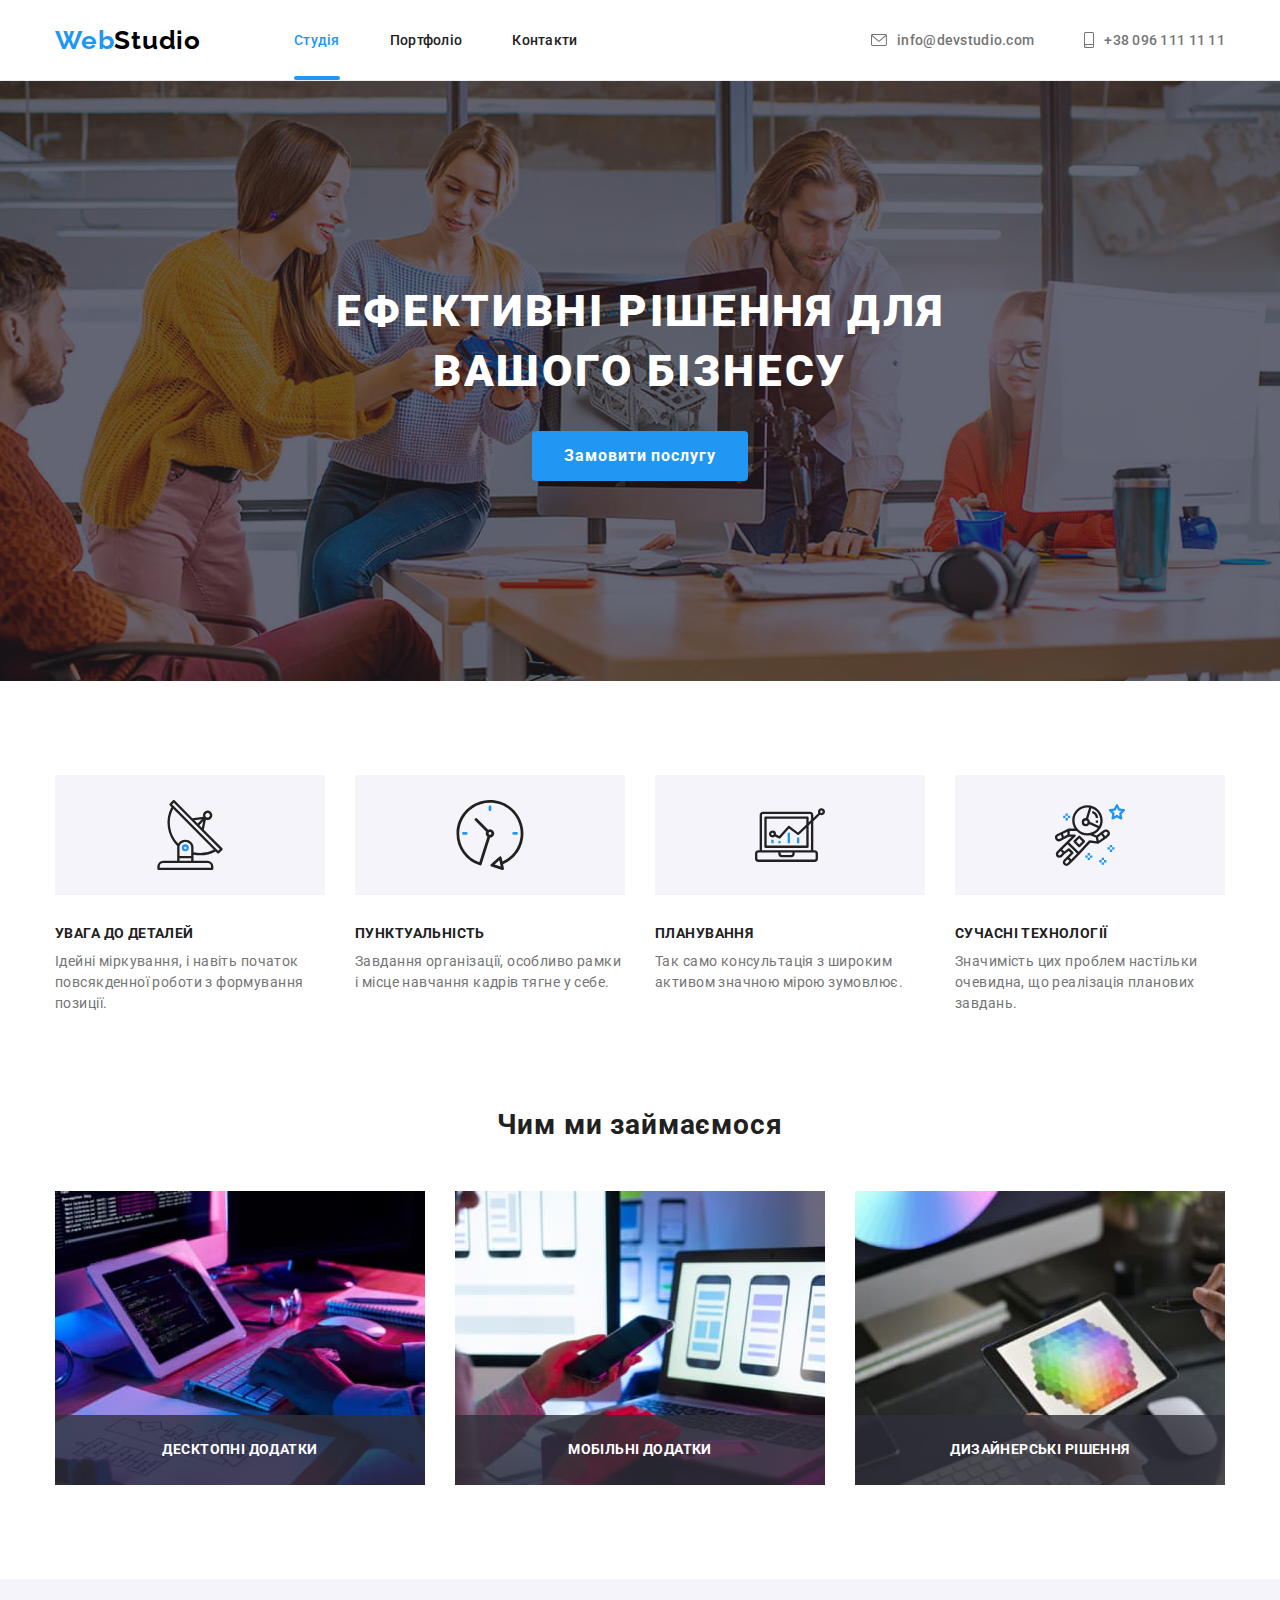
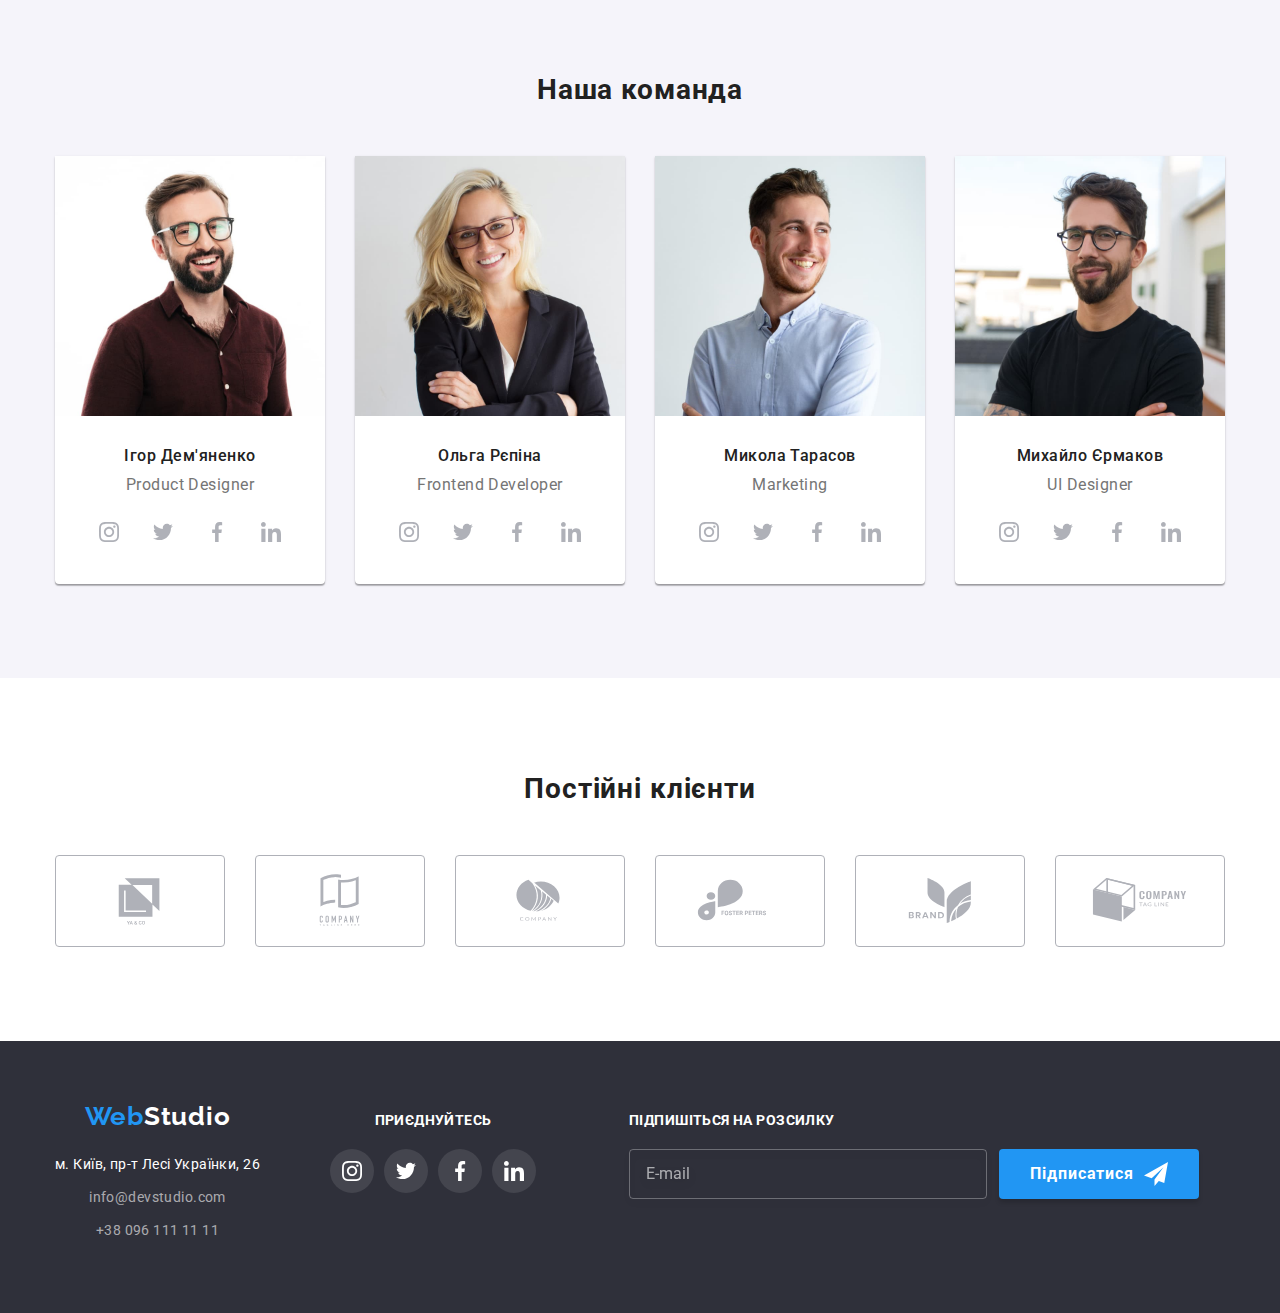
==== commit 117a5f82: "hm" ====
--- a/index.html
+++ b/index.html
@@ -54,11 +54,67 @@
             >
           </li>
         </ul>
-        <button type="button" class="button_menu">
+        <button type="button" class="button-menu" data-menu-open>
           <svg width="24" height="16">
             <use href="./images/icon.svg#icon-menu"></use>
           </svg>
         </button>
+      </div>
+
+      <div class="menu is-hidden" data-menu>
+        <div class="container">
+          <div class="menu-top">
+            <button type="button" class="menu-close" data-menu-close>
+              <svg width="40" height="40">
+                <use href="./images/icon.svg#icon-close-black"></use>
+              </svg>
+            </button>
+            <ul class="menu-list list">
+              <li class="menu-list__item">
+                <a href="#" class="menu-list__link">Студія</a>
+              </li>
+              <li class="menu-list__item">
+                <a href="./portfolio.html" class="menu-list__link">Портфоліо</a>
+              </li>
+              <li class="menu-list__item">
+                <a href="#" class="menu-list__link">Контакти</a>
+              </li>
+            </ul>
+          </div>
+
+          <div class="menu-bottom">
+            <ul class="menu-contact list">
+              <li class="menu-contact__item">
+                <a class="menu-contact__link" href="mailto:info@devstudio.com">
+                  info@devstudio.com</a
+                >
+              </li>
+              <li class="menu-contact__item">
+                <a
+                  class="menu-contact__link link-tell"
+                  href="tel:+380961111111"
+                >
+                  +38 096 111 11 11</a
+                >
+              </li>
+            </ul>
+
+            <ul class="menu-soc list">
+              <li class="menu-soc__item">
+                <a href="#" class="menu-soc__link">Instagram</a>
+              </li>
+              <li class="menu-soc__item">
+                <a href="./portfolio.html" class="menu-soc__link">Twitter</a>
+              </li>
+              <li class="menu-soc__item">
+                <a href="#" class="menu-soc__link">Facebook</a>
+              </li>
+              <li class="menu-soc__item">
+                <a href="#" class="menu-soc__link">LinkedIn</a>
+              </li>
+            </ul>
+          </div>
+        </div>
       </div>
     </header>
     <main>
@@ -116,6 +172,7 @@
           <ul class="list about-list">
             <li class="about-list__item">
               <img
+                srcset="./images/aboutus1.jpg 1x, ./images/aboutus1-2x.jpg 2x"
                 src="./images/aboutus1.jpg"
                 alt="людина пише код на комп'ютері"
                 width="370"
@@ -124,6 +181,7 @@
             </li>
             <li class="about-list__item">
               <img
+                srcset="./images/aboutus2.jpg 1x, ./images/aboutus2-2x.jpg 2x"
                 src="./images/aboutus2.jpg"
                 alt="людина робить дизайн за ноутбуком"
                 width="370"
@@ -132,6 +190,7 @@
             </li>
             <li class="about-list__item">
               <img
+                srcset="./images/aboutus3.jpg 1x, ./images/aboutus3-2x.jpg 2x"
                 src="./images/aboutus3.jpg"
                 alt="людина обирає колір на планшеті"
                 width="370"
@@ -147,12 +206,34 @@
           <h2 class="title">Наша команда</h2>
           <ul class="list team-list">
             <li class="team-item">
-              <img
-                src="./images/igordevs.jpg"
-                alt="Розробник"
-                width="270"
-                class="team-img"
-              />
+              <picture>
+                <source
+                  srcset="./images/igordevs.jpg 1x, ./images/igordevs-2x.jpg 2x"
+                  media="(min-width:1200px)"
+                />
+                <source
+                  srcset="
+                    ./images/igordevs-tab.jpg    1x,
+                    ./images/igordevs-tab-2x.jpg 2x
+                  "
+                  media="(min-width:768px)"
+                />
+
+                <source
+                  srcset="
+                    ./images/igordevs-mob.jpg    1x,
+                    ./images/igordevs-mob-2x.jpg 2x
+                  "
+                  media="(max-width:767px)"
+                />
+                <img
+                  src="./images/igordevs-mob.jpg"
+                  alt="Розробник"
+                  width="450"
+                  class="team-img"
+                />
+              </picture>
+
               <div class="team-wrap">
                 <h3 class="our-team-title">Ігор Дем'яненко</h3>
                 <p lang="en" class="our-team-text">Product Designer</p>
@@ -189,7 +270,33 @@
               </div>
             </li>
             <li class="team-item">
-              <img src="./images/olenadev.jpg" alt="Розробниця" width="270" />
+              <picture>
+                <source
+                  srcset="./images/olenadev.jpg 1x, ./images/olenadev-2x.jpg 2x"
+                  media="(min-width:1200px)"
+                />
+                <source
+                  srcset="
+                    ./images/olenadev-tab.jpg    1x,
+                    ./images/olenadev-tab-2x.jpg 2x
+                  "
+                  media="(min-width:768px)"
+                />
+
+                <source
+                  srcset="
+                    ./images/olenadev-mob.jpg    1x,
+                    ./images/olenadev-mob-2x.jpg 2x
+                  "
+                  media="(max-width:767px)"
+                />
+                <img
+                  src="./images/olenadev-mob.jpg"
+                  alt="Розробниця"
+                  width="450"
+                />
+              </picture>
+
               <div class="team-wrap">
                 <h3 class="our-team-title">Ольга Рєпіна</h3>
                 <p lang="en" class="our-team-text">Frontend Developer</p>
@@ -226,11 +333,36 @@
               </div>
             </li>
             <li class="team-item">
-              <img
-                src="./images/mykolamarketing.jpg"
-                alt="Розробник"
-                width="270"
-              />
+              <picture>
+                <source
+                  srcset="
+                    ./images/mykolamarketing.jpg    1x,
+                    ./images/mykolamarketing-2x.jpg 2x
+                  "
+                  media="(min-width:1200px)"
+                />
+                <source
+                  srcset="
+                    ./images/mykolamarketing-tab.jpg    1x,
+                    ./images/mykolamarketing-tab-2x.jpg 2x
+                  "
+                  media="(min-width:768px)"
+                />
+
+                <source
+                  srcset="
+                    ./images/mykolamarketing-mob.jpg    1x,
+                    ./images/mykolamarketing-mob-2x.jpg 2x
+                  "
+                  media="(max-width:767px)"
+                />
+                <img
+                  src="./images/mykolamarketing-mob.jpg"
+                  alt="Розробник"
+                  width="450"
+                />
+              </picture>
+
               <div class="team-wrap">
                 <h3 class="our-team-title">Микола Тарасов</h3>
                 <p lang="en" class="our-team-text">Marketing</p>
@@ -267,11 +399,36 @@
               </div>
             </li>
             <li class="team-item">
-              <img
-                src="./images/mixadesigner.jpg"
-                alt="Розробник"
-                width="270"
-              />
+              <picture>
+                <source
+                  srcset="
+                    ./images/mixadesigner.jpg    1x,
+                    ./images/mixadesigner-2x.jpg 2x
+                  "
+                  media="(min-width:1200px)"
+                />
+                <source
+                  srcset="
+                    ./images/mixadesigner-tab.jpg    1x,
+                    ./images/mixadesigner-tab-2x.jpg 2x
+                  "
+                  media="(min-width:768px)"
+                />
+
+                <source
+                  srcset="
+                    ./images/mixadesigner-mob.jpg    1x,
+                    ./images/mixadesigner-mob-2x.jpg 2x
+                  "
+                  media="(max-width:767px)"
+                />
+                <img
+                  src="./images/mixadesigner-mob.jpg"
+                  alt="Розробник"
+                  width="450"
+                />
+              </picture>
+
               <div class="team-wrap">
                 <h3 class="our-team-title">Михайло Єрмаков</h3>
                 <p lang="en" class="our-team-text">UI Designer</p>
@@ -522,5 +679,6 @@
       </div>
     </div>
     <script src="./js/modal.js"></script>
+    <script src="./js/mobile-menu.js"></script>
   </body>
 </html>
--- a/css/main.min.css
+++ b/css/main.min.css
@@ -1 +1 @@
-:root{--font-ral: "Raleway", sans-serif;--color-blue: #2196f3;--color-gray: #757575;--color-black: #212121;--color-backgr-dark: #2f303a;--color-backgr-white: #f5f5f5;--color-backgr-gray: #f5f4fa}.list{list-style:none;text-decoration:none;margin:0;padding:0}h1,h2,h3,h4,h5,h6,p{margin:0}textarea{resize:none}img{display:block;max-width:100%;width:100%;height:auto}body{font-family:"Roboto",sans-serif;color:var(--color-black)}.backdrop{position:fixed;top:0;width:100%;height:100%;background-color:rgba(0,0,0,.2);-webkit-transition:opacity 300ms cubic-bezier(0.4, 0, 0.2, 1),visibility 300ms cubic-bezier(0.4, 0, 0.2, 1);transition:opacity 300ms cubic-bezier(0.4, 0, 0.2, 1),visibility 300ms cubic-bezier(0.4, 0, 0.2, 1)}.modal{position:absolute;top:50%;left:50%;padding:40px;width:528px;min-height:581px;background-color:#fff;-webkit-box-shadow:0px 1px 3px rgba(0,0,0,.12),0px 1px 1px rgba(0,0,0,.14),0px 2px 1px rgba(0,0,0,.2);box-shadow:0px 1px 3px rgba(0,0,0,.12),0px 1px 1px rgba(0,0,0,.14),0px 2px 1px rgba(0,0,0,.2);border-radius:4px;-webkit-transform:translate(-50%, -50%) scale(1);transform:translate(-50%, -50%) scale(1);-webkit-transition:-webkit-transform 300ms cubic-bezier(0.4, 0, 0.2, 1);transition:-webkit-transform 300ms cubic-bezier(0.4, 0, 0.2, 1);transition:transform 300ms cubic-bezier(0.4, 0, 0.2, 1);transition:transform 300ms cubic-bezier(0.4, 0, 0.2, 1), -webkit-transform 300ms cubic-bezier(0.4, 0, 0.2, 1)}.backdrop.is-hidden .modal{-webkit-transform:translate(-50%, -50%) scale(1.5);transform:translate(-50%, -50%) scale(1.5)}.icon-close{width:18px;height:18px}.btn-close{position:absolute;top:8px;right:8px;width:30px;height:30px;background-color:#fff;border:1px solid rgba(0,0,0,.1);border-radius:50%;display:-webkit-box;display:-ms-flexbox;display:flex;-webkit-box-align:center;-ms-flex-align:center;align-items:center;-webkit-box-pack:center;-ms-flex-pack:center;justify-content:center;-webkit-transition:fill 250ms cubic-bezier(0.4, 0, 0.2, 1);transition:fill 250ms cubic-bezier(0.4, 0, 0.2, 1)}.btn-close:hover{fill:var(--color-blue)}.is-hidden{opacity:0;visibility:hidden;pointer-events:none}.modal-title{margin-bottom:12px;font-weight:700;font-size:20px;line-height:1.15;text-align:center;letter-spacing:.03em;color:#212121}.input-wrap{position:relative;margin-bottom:10px}.modal-icon{position:absolute;top:50%;left:15px}.input-label{width:100%;height:40px;font-size:12px;line-height:1.16;letter-spacing:.01em;color:var(--color-gray)}.modal-input{width:100%;height:40px;padding-left:42px;border:1px solid rgba(33,33,33,.2);border-radius:4px;-webkit-transition:border 250ms cubic-bezier(0.4, 0, 0.2, 1);transition:border 250ms cubic-bezier(0.4, 0, 0.2, 1)}.modal-input:focus{border:rgba(0,0,0,0);fill:#2196f3;outline:1px solid var(--color-blue)}.modal-input:focus:hover{border:1px solid var(--color-blue)}.modal-icon{-webkit-transition:fill 250ms cubic-bezier(0.4, 0, 0.2, 1);transition:fill 250ms cubic-bezier(0.4, 0, 0.2, 1)}.modal-input:focus+.modal-icon{fill:var(--color-blue)}.modal-input:hover+.modal-icon{fill:var(--color-blue)}.modal-coment{margin-bottom:20px;width:100%;height:120px;padding:12px 16px;border:1px solid rgba(33,33,33,.2);border-radius:4px;font-size:12px;-webkit-transition:border 250ms cubic-bezier(0.4, 0, 0.2, 1);transition:border 250ms cubic-bezier(0.4, 0, 0.2, 1)}.modal-coment:focus{border:rgba(0,0,0,0);fill:#2196f3;outline:1px solid var(--color-blue)}.modal-coment:hover{border:1px solid var(--color-blue)}.modal-coment::-webkit-input-placeholder{font-size:12px;color:rgba(117,117,117,.5)}.modal-coment::-moz-placeholder{font-size:12px;color:rgba(117,117,117,.5)}.modal-coment:-ms-input-placeholder{font-size:12px;color:rgba(117,117,117,.5)}.modal-coment::-ms-input-placeholder{font-size:12px;color:rgba(117,117,117,.5)}.modal-coment::placeholder{font-size:12px;color:rgba(117,117,117,.5)}.modal-policity{margin-bottom:30px}.label-policity{margin-bottom:30px;font-size:14px;line-height:1.71px;letter-spacing:.03em;display:-webkit-box;display:-ms-flexbox;display:flex;-webkit-box-align:center;-ms-flex-align:center;align-items:center;-webkit-box-pack:center;-ms-flex-pack:center;justify-content:center;color:var(--color-gray)}.link-policity{margin-left:7px;color:var(--color-blue)}.label-policity span{width:16px;height:15px;margin-right:7px;display:-webkit-box;display:-ms-flexbox;display:flex;-webkit-box-align:center;-ms-flex-align:center;align-items:center;-webkit-box-pack:center;-ms-flex-pack:center;justify-content:center;border:2px solid #212121;border-radius:2px;fill:rgba(0,0,0,0)}.modal-policity:checked+.label-policity span{background-color:var(--color-blue);fill:#fff;border:none}.btn-modal{margin:0 auto;display:block;font-weight:700;font-size:16px;line-height:1.88;letter-spacing:.06em;background:var(--color-blue);color:#fff;border:none;-webkit-box-shadow:0px 4px 4px rgba(0,0,0,.15);box-shadow:0px 4px 4px rgba(0,0,0,.15);border-radius:4px;padding:10px 52px}.container{width:100%;padding-left:15px;padding-right:15px;margin:0 auto}@media screen and (min-width: 480px){.container{max-width:480px}}@media screen and (min-width: 768px){.container{max-width:768px}}@media screen and (min-width: 1200px){.container{max-width:1200px}}.hide{border:0;clip:rect(1px, 1px, 1px, 1px);-webkit-clip-path:inset(50%);clip-path:inset(50%);height:1px;margin:-1px;overflow:hidden;padding:0;position:absolute;width:1px;word-wrap:normal !important}button{cursor:pointer}.section{padding-top:60px;padding-bottom:60px}@media screen and (min-width: 1200px){.section{padding-top:94px;padding-bottom:94px}}.title{font-weight:700;font-size:28px;line-height:1.1785714286;text-align:center;letter-spacing:.03em;color:var(--color-black);margin-bottom:30px}@media screen and (min-width: 1200px){.title{margin-bottom:50px}}.header a{text-decoration:none}.header-nav{display:none}@media screen and (min-width: 768px){.header-nav{display:-webkit-box;display:-ms-flexbox;display:flex;gap:50px}}@media screen and (min-width: 1200px){.header-nav{display:-webkit-box;display:-ms-flexbox;display:flex;gap:50px}}.header-container{display:-webkit-box;display:-ms-flexbox;display:flex;-webkit-box-align:center;-ms-flex-align:center;align-items:center}.header{border-bottom:1px solid #ececec}.logo{font-family:var(--font-ral);font-weight:700;font-size:20px;line-height:1.4;letter-spacing:.03em;color:#000}@media screen and (min-width: 1200px){.logo{font-size:26px;line-height:1.1923em}}.header__logo{padding-bottom:16px;padding-top:16px}@media screen and (min-width: 768px){.header__logo{margin-right:88px;padding-bottom:26px;padding-top:26px}}@media screen and (min-width: 1200px){.header__logo{padding-bottom:24px;padding-top:24px;margin-right:93px}}.logo__text{color:var(--color-blue)}.nav-contact__icon-envelope{width:14px;height:10px}@media screen and (min-width: 1200px){.nav-contact__icon-envelope{width:16px;height:12px}}.nav-contact__icon-smartphone{width:10px;height:14px}@media screen and (min-width: 1200px){.nav-contact__icon-smartphone{width:10px;height:16px}}.nav-contact{display:none}@media screen and (min-width: 768px){.nav-contact{display:-webkit-box;display:-ms-flexbox;display:flex;-webkit-box-orient:vertical;-webkit-box-direction:normal;-ms-flex-direction:column;flex-direction:column;gap:10px;margin-left:auto}}@media screen and (min-width: 1200px){.nav-contact{display:-webkit-box;display:-ms-flexbox;display:flex;gap:50px;-webkit-box-orient:horizontal;-webkit-box-direction:normal;-ms-flex-direction:row;flex-direction:row}}.nav-contact__contacts{font-weight:500;font-size:12px;line-height:1.1666666667;letter-spacing:.02em;color:var(--color-gray);display:-webkit-box;display:-ms-flexbox;display:flex;-webkit-box-align:center;-ms-flex-align:center;align-items:center;gap:10px;fill:#757575;-webkit-transition:color 250ms cubic-bezier(0.4, 0, 0.2, 1),fill 250ms cubic-bezier(0.4, 0, 0.2, 1);transition:color 250ms cubic-bezier(0.4, 0, 0.2, 1),fill 250ms cubic-bezier(0.4, 0, 0.2, 1)}.nav-contact__contacts:hover,.nav-contact__contacts:focus{color:var(--color-blue);fill:var(--color-blue)}@media screen and (min-width: 1200px){.nav-contact__contacts{font-size:14px;line-height:1.1428em;padding-top:32px;padding-bottom:32px}}.header-nav__link{position:relative;font-weight:500;font-size:14px;line-height:1.1428em;letter-spacing:.02em;color:var(--color-black);padding-top:32px;padding-bottom:32px;-webkit-transition:color 250ms cubic-bezier(0.4, 0, 0.2, 1);transition:color 250ms cubic-bezier(0.4, 0, 0.2, 1)}.header-nav__link:focus,.header-nav__link:hover{color:var(--color-blue);fill:var(--color-blue)}.header-nav__link--active{color:var(--color-blue)}.header-nav__link--active::after{position:absolute;left:0;bottom:0;content:"";display:block;width:100%;height:4px;background-color:var(--color-blue);border-radius:2px}.button_menu{display:-webkit-box;display:-ms-flexbox;display:flex;margin-left:auto;background-color:#fff;border:none}@media screen and (min-width: 768px){.button_menu{display:none}}.hero{display:-webkit-box;display:-ms-flexbox;display:flex;-webkit-box-align:center;-ms-flex-align:center;align-items:center;background:var(--color-backgr-dark);background-image:-webkit-gradient(linear, left top, right top, from(rgba(47, 48, 58, 0.4)), to(rgba(47, 48, 58, 0.4))),url(../images/hero.jpg);background-image:linear-gradient(to right, rgba(47, 48, 58, 0.4), rgba(47, 48, 58, 0.4)),url(../images/hero.jpg);max-width:480px;max-height:400px;margin-left:auto;margin-right:auto;text-align:center;padding-top:200px;padding-bottom:200px;position:relative}@media screen and (min-width: 768px){.hero{max-width:768px;max-height:400px}}@media screen and (min-width: 1200px){.hero{max-width:1600px;max-height:600px}}.main-title{font-weight:900;font-size:20px;line-height:2.1;text-align:center;letter-spacing:.06em;text-transform:uppercase;color:#fff;margin-bottom:30px}@media screen and (min-width: 480px){.main-title{font-size:26px;line-height:1.6153846154}}@media screen and (min-width: 1200px){.main-title{font-size:44px;line-height:1.3636363636}}.btn-order{font-family:"Roboto";font-weight:700;font-size:16px;line-height:1.875em;background:var(--color-blue);color:#fff;letter-spacing:.06em;border:none;border-radius:4px;padding:10px 24px}@media screen and (min-width: 1200px){.btn-order{padding:10px 32px}}.features-list{display:-webkit-box;display:-ms-flexbox;display:flex;-ms-flex-wrap:wrap;flex-wrap:wrap;gap:30px}.features-list__title{font-weight:700;font-size:14px;line-height:1.1428em;letter-spacing:.03em;text-transform:uppercase;text-align:center;color:var(--color-black);margin-bottom:10px}@media screen and (min-width: 768px){.features-list__title{text-align:left}}.features-list__item::before{content:"";display:block;height:120px;background-color:var(--color-backgr-gray);background-repeat:no-repeat;background-position:center;margin-bottom:30px}.icon-antenna::before{background-image:url(../images/antenna.svg)}.icon-clock::before{background-image:url(../images/clock.svg)}.icon-notebook::before{background-image:url(../images/notebook.svg)}.icon-astronaut::before{background-image:url(../images/astronaut.svg)}.features-list__item{width:100%}@media screen and (min-width: 768px){.features-list__item{width:354px}}@media screen and (min-width: 1200px){.features-list__item{width:270px}}.features-list__text{font-size:14px;line-height:1.5em;letter-spacing:.03em;color:var(--color-gray)}.about-us{display:none}@media screen and (min-width: 1200px){.about-us{display:block;padding-top:0px}}.about-list{margin-top:50px;display:-webkit-box;display:-ms-flexbox;display:flex;-webkit-box-pack:space-evenly;-ms-flex-pack:space-evenly;justify-content:space-evenly;gap:30px}.about-list img{display:block}.about-list__item{position:relative}.about-list__text{position:absolute;bottom:0px;left:0;padding:27px 0px;width:100%;display:-webkit-box;display:-ms-flexbox;display:flex;-webkit-box-pack:center;-ms-flex-pack:center;justify-content:center;font-style:normal;font-weight:700;font-size:14px;line-height:1.14;text-align:center;letter-spacing:.03em;text-transform:uppercase;background:rgba(47,48,58,.8);color:#fff}.our-team{background:var(--color-backgr-gray)}.team-wrap{padding:30px 0px}.team-soc-list{display:-webkit-box;display:-ms-flexbox;display:flex;-webkit-box-pack:center;-ms-flex-pack:center;justify-content:center;gap:10px}.team-soc-item{padding:0px}.social-link{width:44px;height:44px;border-radius:50%;display:-webkit-box;display:-ms-flexbox;display:flex;-webkit-box-align:center;-ms-flex-align:center;align-items:center;-webkit-box-pack:center;-ms-flex-pack:center;justify-content:center;fill:#afb1b8;-webkit-transition:background-color 250ms cubic-bezier(0.4, 0, 0.2, 1),fill 250ms cubic-bezier(0.4, 0, 0.2, 1);transition:background-color 250ms cubic-bezier(0.4, 0, 0.2, 1),fill 250ms cubic-bezier(0.4, 0, 0.2, 1)}.social-link:hover,.social-link:focus{background-color:var(--color-blue);fill:#fff}.team-list{display:-webkit-box;display:-ms-flexbox;display:flex;-ms-flex-wrap:wrap;flex-wrap:wrap;-webkit-box-pack:center;-ms-flex-pack:center;justify-content:center;gap:30px}@media screen and (min-width: 1200px){.team-list{-webkit-box-pack:justify;-ms-flex-pack:justify;justify-content:space-between}}.icon-instagram{width:20px;height:20px}.team-item{background-color:#fff;-webkit-box-shadow:0px 1px 3px rgba(0,0,0,.12),0px 1px 1px rgba(0,0,0,.14),0px 2px 1px rgba(0,0,0,.2);box-shadow:0px 1px 3px rgba(0,0,0,.12),0px 1px 1px rgba(0,0,0,.14),0px 2px 1px rgba(0,0,0,.2);border-radius:0px 0px 4px 4px;width:450px}@media screen and (min-width: 768px){.team-item{width:354px}}@media screen and (min-width: 1200px){.team-item{width:270px}}.our-team-title{font-weight:500;font-size:16px;line-height:1.1875em;text-align:center;letter-spacing:.03em;margin-bottom:10px}.our-team-text{font-size:16px;line-height:1.1875em;text-align:center;letter-spacing:.03em;color:var(--color-gray);margin-bottom:16px}.client-list{display:-webkit-box;display:-ms-flexbox;display:flex;-ms-flex-wrap:wrap;flex-wrap:wrap;-webkit-box-pack:center;-ms-flex-pack:center;justify-content:center;gap:30px}.client-link{width:210px;height:92px;border:1px solid #afb1b8;border-radius:4px;display:-webkit-box;display:-ms-flexbox;display:flex;-webkit-box-pack:center;-ms-flex-pack:center;justify-content:center;-webkit-box-align:center;-ms-flex-align:center;align-items:center;fill:#afb1b8;-webkit-transition:background-color 250ms cubic-bezier(0.4, 0, 0.2, 1),fill 250ms cubic-bezier(0.4, 0, 0.2, 1);transition:background-color 250ms cubic-bezier(0.4, 0, 0.2, 1),fill 250ms cubic-bezier(0.4, 0, 0.2, 1)}.client-link:hover,.client-link:focus{border-color:var(--color-blue);fill:var(--color-blue)}@media screen and (min-width: 768px){.client-link{width:226px}}@media screen and (min-width: 1200px){.client-link{width:170px}}.client-link svg{width:106px;height:60px}.footer a{text-decoration:none}.footer{background:var(--color-backgr-dark);padding:60px 0px 60px}.footer-container{display:-webkit-box;display:-ms-flexbox;display:flex;-webkit-box-orient:vertical;-webkit-box-direction:normal;-ms-flex-direction:column;flex-direction:column;-webkit-box-align:center;-ms-flex-align:center;align-items:center}.logo-footer{display:-webkit-box;display:-ms-flexbox;display:flex;-webkit-box-pack:center;-ms-flex-pack:center;justify-content:center;font-family:var(--font-ral);font-weight:700;font-size:24px;line-height:1.1666666667;letter-spacing:.03em;color:#fff;margin-bottom:20px}.footer-wrap{display:-webkit-box;display:-ms-flexbox;display:flex}.logo-wrap{margin-right:165px}.adress{font-style:normal;font-size:14px;line-height:1.7142em;letter-spacing:.03em;color:#fff;text-align:center;margin-bottom:9px}.footer-list{text-align:center;margin-bottom:60px}.footer-contact{font-style:normal;font-size:14px;line-height:1.7142em;letter-spacing:.03em;color:rgba(255,255,255,.6)}.footer-item:first-child{margin-bottom:9px}.footer-text{font-style:normal;font-weight:700;font-size:14px;line-height:1.14;letter-spacing:.03em;text-transform:uppercase;color:#fff;margin-bottom:20px}.soc-wrap{display:-webkit-box;display:-ms-flexbox;display:flex;-webkit-box-orient:vertical;-webkit-box-direction:normal;-ms-flex-direction:column;flex-direction:column;-webkit-box-align:center;-ms-flex-align:center;align-items:center;padding-top:12px}.footer-soc-list{display:-webkit-box;display:-ms-flexbox;display:flex;-webkit-box-pack:center;-ms-flex-pack:center;justify-content:center;gap:10px;margin-bottom:60px}.footer-soc-item{padding:0px}.footer-soc-link{width:44px;height:44px;background-color:rgba(255,255,255,.1);border-radius:50%;display:-webkit-box;display:-ms-flexbox;display:flex;-webkit-box-align:center;-ms-flex-align:center;align-items:center;-webkit-box-pack:center;-ms-flex-pack:center;justify-content:center;fill:#fff;-webkit-transition:background-color 250ms cubic-bezier(0.4, 0, 0.2, 1),fill 250ms cubic-bezier(0.4, 0, 0.2, 1);transition:background-color 250ms cubic-bezier(0.4, 0, 0.2, 1),fill 250ms cubic-bezier(0.4, 0, 0.2, 1)}.footer-soc-link:hover,.footer-soc-link:focus{background-color:var(--color-blue);fill:#fff}.icon-instagram{width:20px;height:20px}.footer-form{padding-top:12px;display:-webkit-box;display:-ms-flexbox;display:flex;-webkit-box-align:center;-ms-flex-align:center;align-items:center;-webkit-box-orient:vertical;-webkit-box-direction:normal;-ms-flex-direction:column;flex-direction:column}.form-send{display:-webkit-box;display:-ms-flexbox;display:flex;-webkit-box-orient:vertical;-webkit-box-direction:normal;-ms-flex-direction:column;flex-direction:column;-webkit-box-align:center;-ms-flex-align:center;align-items:center}.footer-input{padding-top:15px;padding-left:16px;padding-bottom:15px;width:290px;height:50px;background-color:inherit;border:1px solid rgba(255,255,255,.3);-webkit-filter:drop-shadow(0px 4px 4px rgba(0, 0, 0, 0.15));filter:drop-shadow(0px 4px 4px rgba(0, 0, 0, 0.15));border-radius:4px;margin-bottom:20px}.footer-input:focus{border:1px solid rgba(255,255,255,.3);outline:none;color:#fff}.btn-footer{display:-webkit-box;display:-ms-flexbox;display:flex;-webkit-box-pack:center;-ms-flex-pack:center;justify-content:center;-webkit-box-align:center;-ms-flex-align:center;align-items:center;margin-left:12px;height:50px;max-width:200px;font-weight:700;font-size:16px;line-height:1.88;letter-spacing:.06em;background:var(--color-blue);color:#fff;border:none;-webkit-box-shadow:0px 4px 4px rgba(0,0,0,.15);box-shadow:0px 4px 4px rgba(0,0,0,.15);border-radius:4px}.icon-send{margin-left:10px}.footer-input::-webkit-input-placeholder{color:rgba(255,255,255,.6);font-size:16px;line-height:1.25}.footer-input::-moz-placeholder{color:rgba(255,255,255,.6);font-size:16px;line-height:1.25}.footer-input:-ms-input-placeholder{color:rgba(255,255,255,.6);font-size:16px;line-height:1.25}.footer-input::-ms-input-placeholder{color:rgba(255,255,255,.6);font-size:16px;line-height:1.25}.footer-input::placeholder{color:rgba(255,255,255,.6);font-size:16px;line-height:1.25}.btn-portfolio{font-family:"Roboto";font-weight:500;font-size:16px;line-height:1.625em;text-align:center;letter-spacing:.03em;color:var(--color-black);background-color:var(--color-backgr-gray);border-radius:4px;border-color:rgba(0,0,0,0);cursor:pointer;padding:6px 22px;-webkit-transition:background-color 250ms cubic-bezier(0.4, 0, 0.2, 1),color 250ms cubic-bezier(0.4, 0, 0.2, 1),-webkit-box-shadow 250ms cubic-bezier(0.4, 0, 0.2, 1);transition:background-color 250ms cubic-bezier(0.4, 0, 0.2, 1),color 250ms cubic-bezier(0.4, 0, 0.2, 1),-webkit-box-shadow 250ms cubic-bezier(0.4, 0, 0.2, 1);transition:background-color 250ms cubic-bezier(0.4, 0, 0.2, 1),box-shadow 250ms cubic-bezier(0.4, 0, 0.2, 1),color 250ms cubic-bezier(0.4, 0, 0.2, 1);transition:background-color 250ms cubic-bezier(0.4, 0, 0.2, 1),box-shadow 250ms cubic-bezier(0.4, 0, 0.2, 1),color 250ms cubic-bezier(0.4, 0, 0.2, 1),-webkit-box-shadow 250ms cubic-bezier(0.4, 0, 0.2, 1)}.btn-portfolio:hover,.btn-portfolio:focus{background-color:var(--color-blue);color:#fff;-webkit-box-shadow:0px 3px 1px rgba(0,0,0,.1),0px 1px 2px rgba(0,0,0,.08),0px 2px 2px rgba(0,0,0,.12);box-shadow:0px 3px 1px rgba(0,0,0,.1),0px 1px 2px rgba(0,0,0,.08),0px 2px 2px rgba(0,0,0,.12)}.list-btn{display:-webkit-box;display:-ms-flexbox;display:flex;-webkit-box-pack:center;-ms-flex-pack:center;justify-content:center;gap:8px;margin-bottom:50px}.list-works{display:-webkit-box;display:-ms-flexbox;display:flex;-ms-flex-wrap:wrap;flex-wrap:wrap;-webkit-box-pack:space-evenly;-ms-flex-pack:space-evenly;justify-content:space-evenly;gap:30px}.work-border{border-left:1px solid #eee;border-bottom:1px solid #eee;border-right:1px solid #eee;padding:20px 24px}.portfolio-title{font-weight:700;font-size:18px;line-height:2em;letter-spacing:.06em;color:var(--color-black);margin-bottom:4px}.portfolio-text{font-size:16px;line-height:1.875em;letter-spacing:.03em;color:var(--color-gray)}.works-item img{display:block}.works-item{-webkit-transition:-webkit-box-shadow 250ms cubic-bezier(0.4, 0, 0.2, 1);transition:-webkit-box-shadow 250ms cubic-bezier(0.4, 0, 0.2, 1);transition:box-shadow 250ms cubic-bezier(0.4, 0, 0.2, 1);transition:box-shadow 250ms cubic-bezier(0.4, 0, 0.2, 1), -webkit-box-shadow 250ms cubic-bezier(0.4, 0, 0.2, 1)}.works-item:hover{-webkit-box-shadow:rgba(0,0,0,.25) 0px 4px 4px;box-shadow:rgba(0,0,0,.25) 0px 4px 4px}.thumb{position:relative;overflow:hidden}.text-overlay{position:absolute;top:0;right:0;width:100%;height:100%;padding:0px 24px;font-size:18px;line-height:1.55;letter-spacing:.03em;display:-webkit-box;display:-ms-flexbox;display:flex;-webkit-box-pack:center;-ms-flex-pack:center;justify-content:center;-webkit-box-align:center;-ms-flex-align:center;align-items:center;color:#fff;background:rgba(33,150,243,.9);-webkit-transform:translateY(100%);transform:translateY(100%);opacity:0;-webkit-transition:opacity 250ms cubic-bezier(0.4, 0, 0.2, 1),-webkit-transform 250ms cubic-bezier(0.4, 0, 0.2, 1);transition:opacity 250ms cubic-bezier(0.4, 0, 0.2, 1),-webkit-transform 250ms cubic-bezier(0.4, 0, 0.2, 1);transition:transform 250ms cubic-bezier(0.4, 0, 0.2, 1),opacity 250ms cubic-bezier(0.4, 0, 0.2, 1);transition:transform 250ms cubic-bezier(0.4, 0, 0.2, 1),opacity 250ms cubic-bezier(0.4, 0, 0.2, 1),-webkit-transform 250ms cubic-bezier(0.4, 0, 0.2, 1)}.works-item:hover .text-overlay{-webkit-box-shadow:rgba(0,0,0,.25) 0px 4px 4px;box-shadow:rgba(0,0,0,.25) 0px 4px 4px;-webkit-transform:translateY(0);transform:translateY(0);opacity:1}/*# sourceMappingURL=main.min.css.map */+:root{--font-ral: "Raleway", sans-serif;--color-blue: #2196f3;--color-gray: #757575;--color-black: #212121;--color-backgr-dark: #2f303a;--color-backgr-white: #f5f5f5;--color-backgr-gray: #f5f4fa;--gradient: linear-gradient( to right, rgba(47, 48, 58, 0.4), rgba(47, 48, 58, 0.4) )}.list{list-style:none;text-decoration:none;margin:0;padding:0}h1,h2,h3,h4,h5,h6,p{margin:0}textarea{resize:none}img{display:block;max-width:100%;width:100%;height:auto}.no-scroll{overflow:hidden}body{font-family:"Roboto",sans-serif;color:var(--color-black)}.backdrop{position:fixed;top:0;width:100%;height:100%;background-color:rgba(0,0,0,.2);-webkit-transition:opacity 300ms cubic-bezier(0.4, 0, 0.2, 1),visibility 300ms cubic-bezier(0.4, 0, 0.2, 1);transition:opacity 300ms cubic-bezier(0.4, 0, 0.2, 1),visibility 300ms cubic-bezier(0.4, 0, 0.2, 1)}.modal{position:absolute;top:50%;left:50%;padding:40px;min-width:290px;min-height:581px;background-color:#fff;-webkit-box-shadow:0px 1px 3px rgba(0,0,0,.12),0px 1px 1px rgba(0,0,0,.14),0px 2px 1px rgba(0,0,0,.2);box-shadow:0px 1px 3px rgba(0,0,0,.12),0px 1px 1px rgba(0,0,0,.14),0px 2px 1px rgba(0,0,0,.2);border-radius:4px;-webkit-transform:translate(-50%, -50%) scale(1);transform:translate(-50%, -50%) scale(1);-webkit-transition:-webkit-transform 300ms cubic-bezier(0.4, 0, 0.2, 1);transition:-webkit-transform 300ms cubic-bezier(0.4, 0, 0.2, 1);transition:transform 300ms cubic-bezier(0.4, 0, 0.2, 1);transition:transform 300ms cubic-bezier(0.4, 0, 0.2, 1), -webkit-transform 300ms cubic-bezier(0.4, 0, 0.2, 1)}@media screen and (min-width: 768px){.modal{min-width:450px}}.backdrop.is-hidden .modal{-webkit-transform:translate(-50%, -50%) scale(1.5);transform:translate(-50%, -50%) scale(1.5)}.icon-close{width:18px;height:18px}.btn-close{position:absolute;top:8px;right:8px;width:30px;height:30px;background-color:#fff;border:1px solid rgba(0,0,0,.1);border-radius:50%;display:-webkit-box;display:-ms-flexbox;display:flex;-webkit-box-align:center;-ms-flex-align:center;align-items:center;-webkit-box-pack:center;-ms-flex-pack:center;justify-content:center;-webkit-transition:fill 250ms cubic-bezier(0.4, 0, 0.2, 1);transition:fill 250ms cubic-bezier(0.4, 0, 0.2, 1)}.btn-close:hover{fill:var(--color-blue)}.is-hidden{opacity:0;visibility:hidden;pointer-events:none}.modal-title{margin-bottom:12px;font-weight:700;font-size:18px;line-height:1.15;text-align:center;letter-spacing:.03em;color:#212121}@media screen and (min-width: 480px){.modal-title{font-size:20px;line-height:1.5}}.input-wrap{position:relative;margin-bottom:10px}.modal-icon{position:absolute;top:50%;left:15px}.input-label{width:100%;height:40px;font-size:12px;line-height:1.16;letter-spacing:.01em;color:var(--color-gray)}.modal-input{width:100%;height:40px;padding-left:42px;border:1px solid rgba(33,33,33,.2);border-radius:4px;-webkit-transition:border 250ms cubic-bezier(0.4, 0, 0.2, 1);transition:border 250ms cubic-bezier(0.4, 0, 0.2, 1)}.modal-input:focus{border:rgba(0,0,0,0);fill:#2196f3;outline:1px solid var(--color-blue)}.modal-input:focus:hover{border:1px solid var(--color-blue)}.modal-icon{-webkit-transition:fill 250ms cubic-bezier(0.4, 0, 0.2, 1);transition:fill 250ms cubic-bezier(0.4, 0, 0.2, 1)}.modal-input:focus+.modal-icon{fill:var(--color-blue)}.modal-input:hover+.modal-icon{fill:var(--color-blue)}.modal-coment{margin-bottom:20px;width:100%;height:120px;padding:12px 16px;border:1px solid rgba(33,33,33,.2);border-radius:4px;font-size:12px;-webkit-transition:border 250ms cubic-bezier(0.4, 0, 0.2, 1);transition:border 250ms cubic-bezier(0.4, 0, 0.2, 1)}.modal-coment:focus{border:rgba(0,0,0,0);fill:#2196f3;outline:1px solid var(--color-blue)}.modal-coment:hover{border:1px solid var(--color-blue)}.modal-coment::-webkit-input-placeholder{font-size:12px;color:rgba(117,117,117,.5)}.modal-coment::-moz-placeholder{font-size:12px;color:rgba(117,117,117,.5)}.modal-coment:-ms-input-placeholder{font-size:12px;color:rgba(117,117,117,.5)}.modal-coment::-ms-input-placeholder{font-size:12px;color:rgba(117,117,117,.5)}.modal-coment::placeholder{font-size:12px;color:rgba(117,117,117,.5)}.modal-policity{margin-bottom:30px}.label-policity{margin-bottom:30px;font-size:12px;line-height:1.1666666667;letter-spacing:.03em;display:-webkit-box;display:-ms-flexbox;display:flex;-webkit-box-align:center;-ms-flex-align:center;align-items:center;-webkit-box-pack:center;-ms-flex-pack:center;justify-content:center;color:var(--color-gray)}@media screen and (min-width: 768px){.label-policity{-webkit-box-align:end;-ms-flex-align:end;align-items:flex-end}}@media screen and (min-width: 1200px){.label-policity{-webkit-box-align:center;-ms-flex-align:center;align-items:center;font-size:14px;line-height:1.7142857143}}.link-policity{margin-left:7px;color:var(--color-blue)}.label-policity span{width:16px;height:15px;margin-right:7px;display:-webkit-box;display:-ms-flexbox;display:flex;-webkit-box-align:center;-ms-flex-align:center;align-items:center;-webkit-box-pack:center;-ms-flex-pack:center;justify-content:center;border:2px solid #212121;border-radius:2px;fill:rgba(0,0,0,0)}.modal-policity:checked+.label-policity span{background-color:var(--color-blue);fill:#fff;border:none}.btn-modal{margin:0 auto;display:block;font-weight:700;font-size:16px;line-height:1.88;letter-spacing:.06em;background:var(--color-blue);color:#fff;border:none;-webkit-box-shadow:0px 4px 4px rgba(0,0,0,.15);box-shadow:0px 4px 4px rgba(0,0,0,.15);border-radius:4px;padding:10px 52px}.container{width:100%;padding-left:15px;padding-right:15px;margin:0 auto}@media screen and (min-width: 480px){.container{max-width:480px}}@media screen and (min-width: 768px){.container{max-width:768px}}@media screen and (min-width: 1200px){.container{max-width:1200px}}.hide{border:0;clip:rect(1px, 1px, 1px, 1px);-webkit-clip-path:inset(50%);clip-path:inset(50%);height:1px;margin:-1px;overflow:hidden;padding:0;position:absolute;width:1px;word-wrap:normal !important}button{cursor:pointer}.section{padding-top:60px;padding-bottom:60px}@media screen and (min-width: 1200px){.section{padding-top:94px;padding-bottom:94px}}.title{font-weight:700;font-size:28px;line-height:1.1785714286;text-align:center;letter-spacing:.03em;color:var(--color-black);margin-bottom:30px}@media screen and (min-width: 1200px){.title{margin-bottom:50px}}.menu{position:fixed;top:0;width:100vw;height:100vh;padding-top:48px;padding-bottom:48px;background-color:#fff;z-index:1}.menu>.container{height:100%;display:-webkit-box;display:-ms-flexbox;display:flex;-webkit-box-orient:vertical;-webkit-box-direction:normal;-ms-flex-direction:column;flex-direction:column;-webkit-box-pack:justify;-ms-flex-pack:justify;justify-content:space-between;overflow:auto}@media screen and (min-width: 768px){.menu{display:none}}.menu-close{position:absolute;top:8px;right:8px;display:block;margin-left:auto;background-color:#fff;border:none}.menu-close:hover{fill:var(--color-blue)}.menu-close:focus{fill:#2196f3}.menu-list{margin-bottom:302px}.menu-list__item:hover{color:var(--color-blue)}.menu-list__item:focus{color:var(--color-blue)}.menu-list__item:not(:last-child){margin-bottom:32px}.menu-list__link{font-family:"Roboto";font-style:normal;font-weight:500;font-size:25px;line-height:1.175;letter-spacing:.02em;color:var(--color-black)}@media screen and (min-width: 480px){.menu-list__link{font-size:40px}}.menu-contact{margin-bottom:64px}.menu-contact__item:not(:last-child){margin-bottom:32px}.menu-contact__link{font-family:"Roboto";font-style:normal;font-weight:500;font-size:20px;line-height:1.1666666667;letter-spacing:.02em;color:var(--color-gray)}@media screen and (min-width: 480px){.menu-contact__link{font-size:24px}}.link-tell{font-size:24px;line-height:1.1764705882;color:var(--color-blue)}@media screen and (min-width: 480px){.link-tell{font-size:34px}}.menu-soc{display:-webkit-box;display:-ms-flexbox;display:flex}.menu-soc__link{font-family:"Roboto";font-style:normal;font-weight:500;font-size:15px;line-height:1.2222222222;letter-spacing:.02em;color:var(--color-blue)}@media screen and (min-width: 480px){.menu-soc__link{font-size:18px}}.menu-soc__item:not(:last-child){content:"";padding-right:10px;margin-right:10px;border-right:1px solid rgba(33,33,33,.2)}.header a{text-decoration:none}.header-nav{display:none}@media screen and (min-width: 768px){.header-nav{display:-webkit-box;display:-ms-flexbox;display:flex;gap:50px}}@media screen and (min-width: 1200px){.header-nav{display:-webkit-box;display:-ms-flexbox;display:flex;gap:50px}}.header-container{display:-webkit-box;display:-ms-flexbox;display:flex;-webkit-box-align:center;-ms-flex-align:center;align-items:center}.header{border-bottom:1px solid #ececec}.logo{font-family:var(--font-ral);font-weight:700;font-size:20px;line-height:1.4;letter-spacing:.03em;color:#000}@media screen and (min-width: 1200px){.logo{font-size:26px;line-height:1.1923em}}.header__logo{padding-bottom:16px;padding-top:16px}@media screen and (min-width: 768px){.header__logo{margin-right:88px;padding-bottom:26px;padding-top:26px}}@media screen and (min-width: 1200px){.header__logo{padding-bottom:24px;padding-top:24px;margin-right:93px}}.logo__text{color:var(--color-blue)}.nav-contact__icon-envelope{width:14px;height:10px}@media screen and (min-width: 1200px){.nav-contact__icon-envelope{width:16px;height:12px}}.nav-contact__icon-smartphone{width:10px;height:14px}@media screen and (min-width: 1200px){.nav-contact__icon-smartphone{width:10px;height:16px}}.nav-contact{display:none}@media screen and (min-width: 768px){.nav-contact{display:-webkit-box;display:-ms-flexbox;display:flex;-webkit-box-orient:vertical;-webkit-box-direction:normal;-ms-flex-direction:column;flex-direction:column;gap:10px;margin-left:auto}}@media screen and (min-width: 1200px){.nav-contact{display:-webkit-box;display:-ms-flexbox;display:flex;gap:50px;-webkit-box-orient:horizontal;-webkit-box-direction:normal;-ms-flex-direction:row;flex-direction:row}}.nav-contact__contacts{font-weight:500;font-size:12px;line-height:1.1666666667;letter-spacing:.02em;color:var(--color-gray);display:-webkit-box;display:-ms-flexbox;display:flex;-webkit-box-align:center;-ms-flex-align:center;align-items:center;gap:10px;fill:#757575;-webkit-transition:color 250ms cubic-bezier(0.4, 0, 0.2, 1),fill 250ms cubic-bezier(0.4, 0, 0.2, 1);transition:color 250ms cubic-bezier(0.4, 0, 0.2, 1),fill 250ms cubic-bezier(0.4, 0, 0.2, 1)}.nav-contact__contacts:hover,.nav-contact__contacts:focus{color:var(--color-blue);fill:var(--color-blue)}@media screen and (min-width: 1200px){.nav-contact__contacts{font-size:14px;line-height:1.1428em;padding-top:32px;padding-bottom:32px}}.header-nav__link{position:relative;font-weight:500;font-size:14px;line-height:1.1428em;letter-spacing:.02em;color:var(--color-black);padding-top:32px;padding-bottom:32px;-webkit-transition:color 250ms cubic-bezier(0.4, 0, 0.2, 1);transition:color 250ms cubic-bezier(0.4, 0, 0.2, 1)}.header-nav__link:focus,.header-nav__link:hover{color:var(--color-blue);fill:var(--color-blue)}.header-nav__link--active{color:var(--color-blue)}.header-nav__link--active::after{position:absolute;left:0;bottom:0;content:"";display:block;width:100%;height:4px;background-color:var(--color-blue);border-radius:2px}.button-menu{display:-webkit-box;display:-ms-flexbox;display:flex;margin-left:auto;background-color:#fff;border:none}@media screen and (min-width: 768px){.button-menu{display:none}}.hero{display:-webkit-box;display:-ms-flexbox;display:flex;-webkit-box-align:center;-ms-flex-align:center;align-items:center;background:var(--color-backgr-dark);background-image:var(--gradient),url(../images/hero-mob.jpg);background-repeat:no-repeat;background-position:center;background-size:cover;max-width:480px;max-height:400px;margin-left:auto;margin-right:auto;text-align:center;padding-top:200px;padding-bottom:200px;position:relative}@media(min-device-pixel-ratio: 2),(-webkit-min-device-pixel-ratio: 2),(min-resolution: 192dpi),(min-resolution: 2dppx){.hero{background-image:var(--gradient),url(../../images/hero-mob-2x.jpg)}}@media screen and (min-width: 480px){.hero{max-width:768px;max-height:400px;background-image:var(--gradient),url(../images/hero-tab.jpg)}}@media screen and (min-width: 480px)and (min-device-pixel-ratio: 2),screen and (min-width: 480px)and (-webkit-min-device-pixel-ratio: 2),screen and (min-width: 480px)and (min-resolution: 192dpi),screen and (min-width: 480px)and (min-resolution: 2dppx){.hero{background-image:var(--gradient),url(../../images/hero-tab-2x.jpg)}}@media screen and (min-width: 768px){.hero{max-width:768px;max-height:400px;max-width:768px;max-height:400px;background-image:var(--gradient),url(../images/hero.jpg)}}@media screen and (min-width: 768px)and (min-device-pixel-ratio: 2),screen and (min-width: 768px)and (-webkit-min-device-pixel-ratio: 2),screen and (min-width: 768px)and (min-resolution: 192dpi),screen and (min-width: 768px)and (min-resolution: 2dppx){.hero{background-image:var(--gradient),url(../../images/hero-2x.jpg)}}@media screen and (min-width: 1200px){.hero{max-width:1600px;max-height:600px}}.main-title{font-weight:900;font-size:20px;line-height:2.1;text-align:center;letter-spacing:.06em;text-transform:uppercase;color:#fff;margin-bottom:30px}@media screen and (min-width: 480px){.main-title{font-size:26px;line-height:1.6153846154}}@media screen and (min-width: 1200px){.main-title{font-size:44px;line-height:1.3636363636}}.btn-order{font-family:"Roboto";font-weight:700;font-size:16px;line-height:1.875em;background:var(--color-blue);color:#fff;letter-spacing:.06em;border:none;border-radius:4px;padding:10px 24px}@media screen and (min-width: 1200px){.btn-order{padding:10px 32px}}.features-list{display:-webkit-box;display:-ms-flexbox;display:flex;-ms-flex-wrap:wrap;flex-wrap:wrap;gap:30px}.features-list__title{font-weight:700;font-size:14px;line-height:1.1428em;letter-spacing:.03em;text-transform:uppercase;text-align:center;color:var(--color-black);margin-bottom:10px}@media screen and (min-width: 768px){.features-list__title{text-align:left}}.features-list__item::before{content:"";display:block;height:120px;background-color:var(--color-backgr-gray);background-repeat:no-repeat;background-position:center;margin-bottom:30px}.icon-antenna::before{background-image:url(../images/antenna.svg)}.icon-clock::before{background-image:url(../images/clock.svg)}.icon-notebook::before{background-image:url(../images/notebook.svg)}.icon-astronaut::before{background-image:url(../images/astronaut.svg)}.features-list__item{width:100%}@media screen and (min-width: 768px){.features-list__item{width:354px}}@media screen and (min-width: 1200px){.features-list__item{width:270px}}.features-list__text{font-size:14px;line-height:1.5em;letter-spacing:.03em;color:var(--color-gray)}.about-us{display:none}@media screen and (min-width: 1200px){.about-us{display:block;padding-top:0px}}.about-list{margin-top:50px;display:-webkit-box;display:-ms-flexbox;display:flex;-webkit-box-pack:space-evenly;-ms-flex-pack:space-evenly;justify-content:space-evenly;gap:30px}.about-list img{display:block}.about-list__item{position:relative}.about-list__text{position:absolute;bottom:0px;left:0;padding:27px 0px;width:100%;display:-webkit-box;display:-ms-flexbox;display:flex;-webkit-box-pack:center;-ms-flex-pack:center;justify-content:center;font-style:normal;font-weight:700;font-size:14px;line-height:1.14;text-align:center;letter-spacing:.03em;text-transform:uppercase;background:rgba(47,48,58,.8);color:#fff}.our-team{background:var(--color-backgr-gray)}.team-wrap{padding:30px 0px}.team-soc-list{display:-webkit-box;display:-ms-flexbox;display:flex;-webkit-box-pack:center;-ms-flex-pack:center;justify-content:center;gap:10px}.team-soc-item{padding:0px}.social-link{width:44px;height:44px;border-radius:50%;display:-webkit-box;display:-ms-flexbox;display:flex;-webkit-box-align:center;-ms-flex-align:center;align-items:center;-webkit-box-pack:center;-ms-flex-pack:center;justify-content:center;fill:#afb1b8;-webkit-transition:background-color 250ms cubic-bezier(0.4, 0, 0.2, 1),fill 250ms cubic-bezier(0.4, 0, 0.2, 1);transition:background-color 250ms cubic-bezier(0.4, 0, 0.2, 1),fill 250ms cubic-bezier(0.4, 0, 0.2, 1)}.social-link:hover,.social-link:focus{background-color:var(--color-blue);fill:#fff}.team-list{display:-webkit-box;display:-ms-flexbox;display:flex;-ms-flex-wrap:wrap;flex-wrap:wrap;-webkit-box-pack:center;-ms-flex-pack:center;justify-content:center;gap:30px}@media screen and (min-width: 1200px){.team-list{-webkit-box-pack:justify;-ms-flex-pack:justify;justify-content:space-between}}.icon-instagram{width:20px;height:20px}.team-item{background-color:#fff;-webkit-box-shadow:0px 1px 3px rgba(0,0,0,.12),0px 1px 1px rgba(0,0,0,.14),0px 2px 1px rgba(0,0,0,.2);box-shadow:0px 1px 3px rgba(0,0,0,.12),0px 1px 1px rgba(0,0,0,.14),0px 2px 1px rgba(0,0,0,.2);border-radius:0px 0px 4px 4px;width:450px}@media screen and (min-width: 768px){.team-item{width:354px}}@media screen and (min-width: 1200px){.team-item{width:270px}}.our-team-title{font-weight:500;font-size:16px;line-height:1.1875em;text-align:center;letter-spacing:.03em;margin-bottom:10px}.our-team-text{font-size:16px;line-height:1.1875em;text-align:center;letter-spacing:.03em;color:var(--color-gray);margin-bottom:16px}.client-list{display:-webkit-box;display:-ms-flexbox;display:flex;-ms-flex-wrap:wrap;flex-wrap:wrap;-webkit-box-pack:center;-ms-flex-pack:center;justify-content:center;gap:30px}.client-link{width:210px;height:92px;border:1px solid #afb1b8;border-radius:4px;display:-webkit-box;display:-ms-flexbox;display:flex;-webkit-box-pack:center;-ms-flex-pack:center;justify-content:center;-webkit-box-align:center;-ms-flex-align:center;align-items:center;fill:#afb1b8;-webkit-transition:background-color 250ms cubic-bezier(0.4, 0, 0.2, 1),fill 250ms cubic-bezier(0.4, 0, 0.2, 1);transition:background-color 250ms cubic-bezier(0.4, 0, 0.2, 1),fill 250ms cubic-bezier(0.4, 0, 0.2, 1)}.client-link:hover,.client-link:focus{border-color:var(--color-blue);fill:var(--color-blue)}@media screen and (min-width: 768px){.client-link{width:226px}}@media screen and (min-width: 1200px){.client-link{width:170px}}.client-link svg{width:106px;height:60px}.footer a{text-decoration:none}.footer{background:var(--color-backgr-dark);padding:60px 0px 60px}.footer-container{display:-webkit-box;display:-ms-flexbox;display:flex;-webkit-box-orient:vertical;-webkit-box-direction:normal;-ms-flex-direction:column;flex-direction:column}@media screen and (min-width: 1200px){.footer-container{-webkit-box-orient:horizontal;-webkit-box-direction:normal;-ms-flex-direction:row;flex-direction:row}}.logo-footer{display:-webkit-box;display:-ms-flexbox;display:flex;-webkit-box-pack:center;-ms-flex-pack:center;justify-content:center;font-family:var(--font-ral);font-weight:700;font-size:24px;line-height:1.1666666667;letter-spacing:.03em;color:#fff;margin-bottom:20px}@media screen and (min-width: 1200px){.logo-footer{font-size:26px;line-height:1.1923em}}@media screen and (min-width: 768px){.footer-wrap{display:-webkit-box;display:-ms-flexbox;display:flex;-webkit-box-pack:center;-ms-flex-pack:center;justify-content:center}}@media screen and (min-width: 768px){.logo-wrap{margin-right:165px}}@media screen and (min-width: 1200px){.logo-wrap{margin-right:70px}}.adress{font-style:normal;font-size:14px;line-height:1.7142em;letter-spacing:.03em;color:#fff;text-align:center;margin-bottom:9px}.footer-list{text-align:center;margin-bottom:60px}@media screen and (min-width: 1200px){.footer-list{margin-bottom:0px}}.footer-contact{font-style:normal;font-size:14px;line-height:1.7142em;letter-spacing:.03em;color:rgba(255,255,255,.6)}.footer-item:first-child{margin-bottom:8px}@media screen and (min-width: 1200px){.footer-item:first-child{margin-bottom:9px}}.footer-text{font-style:normal;font-weight:700;font-size:14px;line-height:1.14;letter-spacing:.03em;text-transform:uppercase;color:#fff;margin-bottom:20px}.soc-wrap{display:-webkit-box;display:-ms-flexbox;display:flex;-webkit-box-orient:vertical;-webkit-box-direction:normal;-ms-flex-direction:column;flex-direction:column;-webkit-box-align:center;-ms-flex-align:center;align-items:center;padding-top:5px}@media screen and (min-width: 1200px){.soc-wrap{margin-right:93px;padding-top:12px}}.footer-soc-list{display:-webkit-box;display:-ms-flexbox;display:flex;-webkit-box-pack:center;-ms-flex-pack:center;justify-content:center;gap:10px;margin-bottom:60px}.footer-soc-item{padding:0px}.footer-soc-link{width:44px;height:44px;background-color:rgba(255,255,255,.1);border-radius:50%;display:-webkit-box;display:-ms-flexbox;display:flex;-webkit-box-align:center;-ms-flex-align:center;align-items:center;-webkit-box-pack:center;-ms-flex-pack:center;justify-content:center;fill:#fff;-webkit-transition:background-color 250ms cubic-bezier(0.4, 0, 0.2, 1),fill 250ms cubic-bezier(0.4, 0, 0.2, 1);transition:background-color 250ms cubic-bezier(0.4, 0, 0.2, 1),fill 250ms cubic-bezier(0.4, 0, 0.2, 1)}.footer-soc-link:hover,.footer-soc-link:focus{background-color:var(--color-blue);fill:#fff}.icon-instagram{width:20px;height:20px}.footer-form{text-align:center}@media screen and (min-width: 1200px){.footer-form{padding-top:12px;text-align:left}}.form-send{display:-webkit-box;display:-ms-flexbox;display:flex;-webkit-box-orient:vertical;-webkit-box-direction:normal;-ms-flex-direction:column;flex-direction:column;-webkit-box-align:center;-ms-flex-align:center;align-items:center}@media screen and (min-width: 1200px){.form-send{-webkit-box-orient:horizontal;-webkit-box-direction:normal;-ms-flex-direction:row;flex-direction:row;gap:12px}}.footer-input{padding-top:15px;padding-left:16px;padding-bottom:15px;width:290px;height:50px;background-color:inherit;border:1px solid rgba(255,255,255,.3);-webkit-filter:drop-shadow(0px 4px 4px rgba(0, 0, 0, 0.15));filter:drop-shadow(0px 4px 4px rgba(0, 0, 0, 0.15));border-radius:4px;margin-bottom:20px}.footer-input:focus{border:1px solid rgba(255,255,255,.3);outline:none;color:#fff}@media screen and (min-width: 768px){.footer-input{width:450px}}@media screen and (min-width: 1200px){.footer-input{width:358px;margin-bottom:0px}}.btn-footer{display:-webkit-box;display:-ms-flexbox;display:flex;-webkit-box-pack:center;-ms-flex-pack:center;justify-content:center;-webkit-box-align:center;-ms-flex-align:center;align-items:center;height:50px;max-width:200px;font-weight:700;font-size:16px;line-height:1.88;letter-spacing:.06em;background:var(--color-blue);color:#fff;border:none;-webkit-box-shadow:0px 4px 4px rgba(0,0,0,.15);box-shadow:0px 4px 4px rgba(0,0,0,.15);border-radius:4px}@media screen and (min-width: 768px){.btn-footer{width:200px}}.icon-send{margin-left:10px}.footer-input::-webkit-input-placeholder{color:rgba(255,255,255,.6);font-size:16px;line-height:1.25}.footer-input::-moz-placeholder{color:rgba(255,255,255,.6);font-size:16px;line-height:1.25}.footer-input:-ms-input-placeholder{color:rgba(255,255,255,.6);font-size:16px;line-height:1.25}.footer-input::-ms-input-placeholder{color:rgba(255,255,255,.6);font-size:16px;line-height:1.25}.footer-input::placeholder{color:rgba(255,255,255,.6);font-size:16px;line-height:1.25}.btn-portfolio{font-family:"Roboto";font-weight:500;font-size:16px;line-height:1.625em;text-align:center;letter-spacing:.03em;color:var(--color-black);background-color:var(--color-backgr-gray);border-radius:4px;border-color:rgba(0,0,0,0);cursor:pointer;padding:6px 22px;-webkit-transition:background-color 250ms cubic-bezier(0.4, 0, 0.2, 1),color 250ms cubic-bezier(0.4, 0, 0.2, 1),-webkit-box-shadow 250ms cubic-bezier(0.4, 0, 0.2, 1);transition:background-color 250ms cubic-bezier(0.4, 0, 0.2, 1),color 250ms cubic-bezier(0.4, 0, 0.2, 1),-webkit-box-shadow 250ms cubic-bezier(0.4, 0, 0.2, 1);transition:background-color 250ms cubic-bezier(0.4, 0, 0.2, 1),box-shadow 250ms cubic-bezier(0.4, 0, 0.2, 1),color 250ms cubic-bezier(0.4, 0, 0.2, 1);transition:background-color 250ms cubic-bezier(0.4, 0, 0.2, 1),box-shadow 250ms cubic-bezier(0.4, 0, 0.2, 1),color 250ms cubic-bezier(0.4, 0, 0.2, 1),-webkit-box-shadow 250ms cubic-bezier(0.4, 0, 0.2, 1)}.btn-portfolio:hover,.btn-portfolio:focus{background-color:var(--color-blue);color:#fff;-webkit-box-shadow:0px 3px 1px rgba(0,0,0,.1),0px 1px 2px rgba(0,0,0,.08),0px 2px 2px rgba(0,0,0,.12);box-shadow:0px 3px 1px rgba(0,0,0,.1),0px 1px 2px rgba(0,0,0,.08),0px 2px 2px rgba(0,0,0,.12)}.list-btn{display:-webkit-box;display:-ms-flexbox;display:flex;-webkit-box-pack:center;-ms-flex-pack:center;justify-content:center;gap:8px;margin-bottom:50px}.list-works{display:-webkit-box;display:-ms-flexbox;display:flex;-ms-flex-wrap:wrap;flex-wrap:wrap;-webkit-box-pack:space-evenly;-ms-flex-pack:space-evenly;justify-content:space-evenly;gap:30px}.work-border{border-left:1px solid #eee;border-bottom:1px solid #eee;border-right:1px solid #eee;padding:20px 24px}.portfolio-title{font-weight:700;font-size:18px;line-height:2em;letter-spacing:.06em;color:var(--color-black);margin-bottom:4px}.portfolio-text{font-size:16px;line-height:1.875em;letter-spacing:.03em;color:var(--color-gray)}.works-item img{display:block}.works-item{-webkit-transition:-webkit-box-shadow 250ms cubic-bezier(0.4, 0, 0.2, 1);transition:-webkit-box-shadow 250ms cubic-bezier(0.4, 0, 0.2, 1);transition:box-shadow 250ms cubic-bezier(0.4, 0, 0.2, 1);transition:box-shadow 250ms cubic-bezier(0.4, 0, 0.2, 1), -webkit-box-shadow 250ms cubic-bezier(0.4, 0, 0.2, 1)}.works-item:hover{-webkit-box-shadow:rgba(0,0,0,.25) 0px 4px 4px;box-shadow:rgba(0,0,0,.25) 0px 4px 4px}.thumb{position:relative;overflow:hidden}.text-overlay{position:absolute;top:0;right:0;width:100%;height:100%;padding:0px 24px;font-size:18px;line-height:1.55;letter-spacing:.03em;display:-webkit-box;display:-ms-flexbox;display:flex;-webkit-box-pack:center;-ms-flex-pack:center;justify-content:center;-webkit-box-align:center;-ms-flex-align:center;align-items:center;color:#fff;background:rgba(33,150,243,.9);-webkit-transform:translateY(100%);transform:translateY(100%);opacity:0;-webkit-transition:opacity 250ms cubic-bezier(0.4, 0, 0.2, 1),-webkit-transform 250ms cubic-bezier(0.4, 0, 0.2, 1);transition:opacity 250ms cubic-bezier(0.4, 0, 0.2, 1),-webkit-transform 250ms cubic-bezier(0.4, 0, 0.2, 1);transition:transform 250ms cubic-bezier(0.4, 0, 0.2, 1),opacity 250ms cubic-bezier(0.4, 0, 0.2, 1);transition:transform 250ms cubic-bezier(0.4, 0, 0.2, 1),opacity 250ms cubic-bezier(0.4, 0, 0.2, 1),-webkit-transform 250ms cubic-bezier(0.4, 0, 0.2, 1)}.works-item:hover .text-overlay{-webkit-box-shadow:rgba(0,0,0,.25) 0px 4px 4px;box-shadow:rgba(0,0,0,.25) 0px 4px 4px;-webkit-transform:translateY(0);transform:translateY(0);opacity:1}/*# sourceMappingURL=main.min.css.map */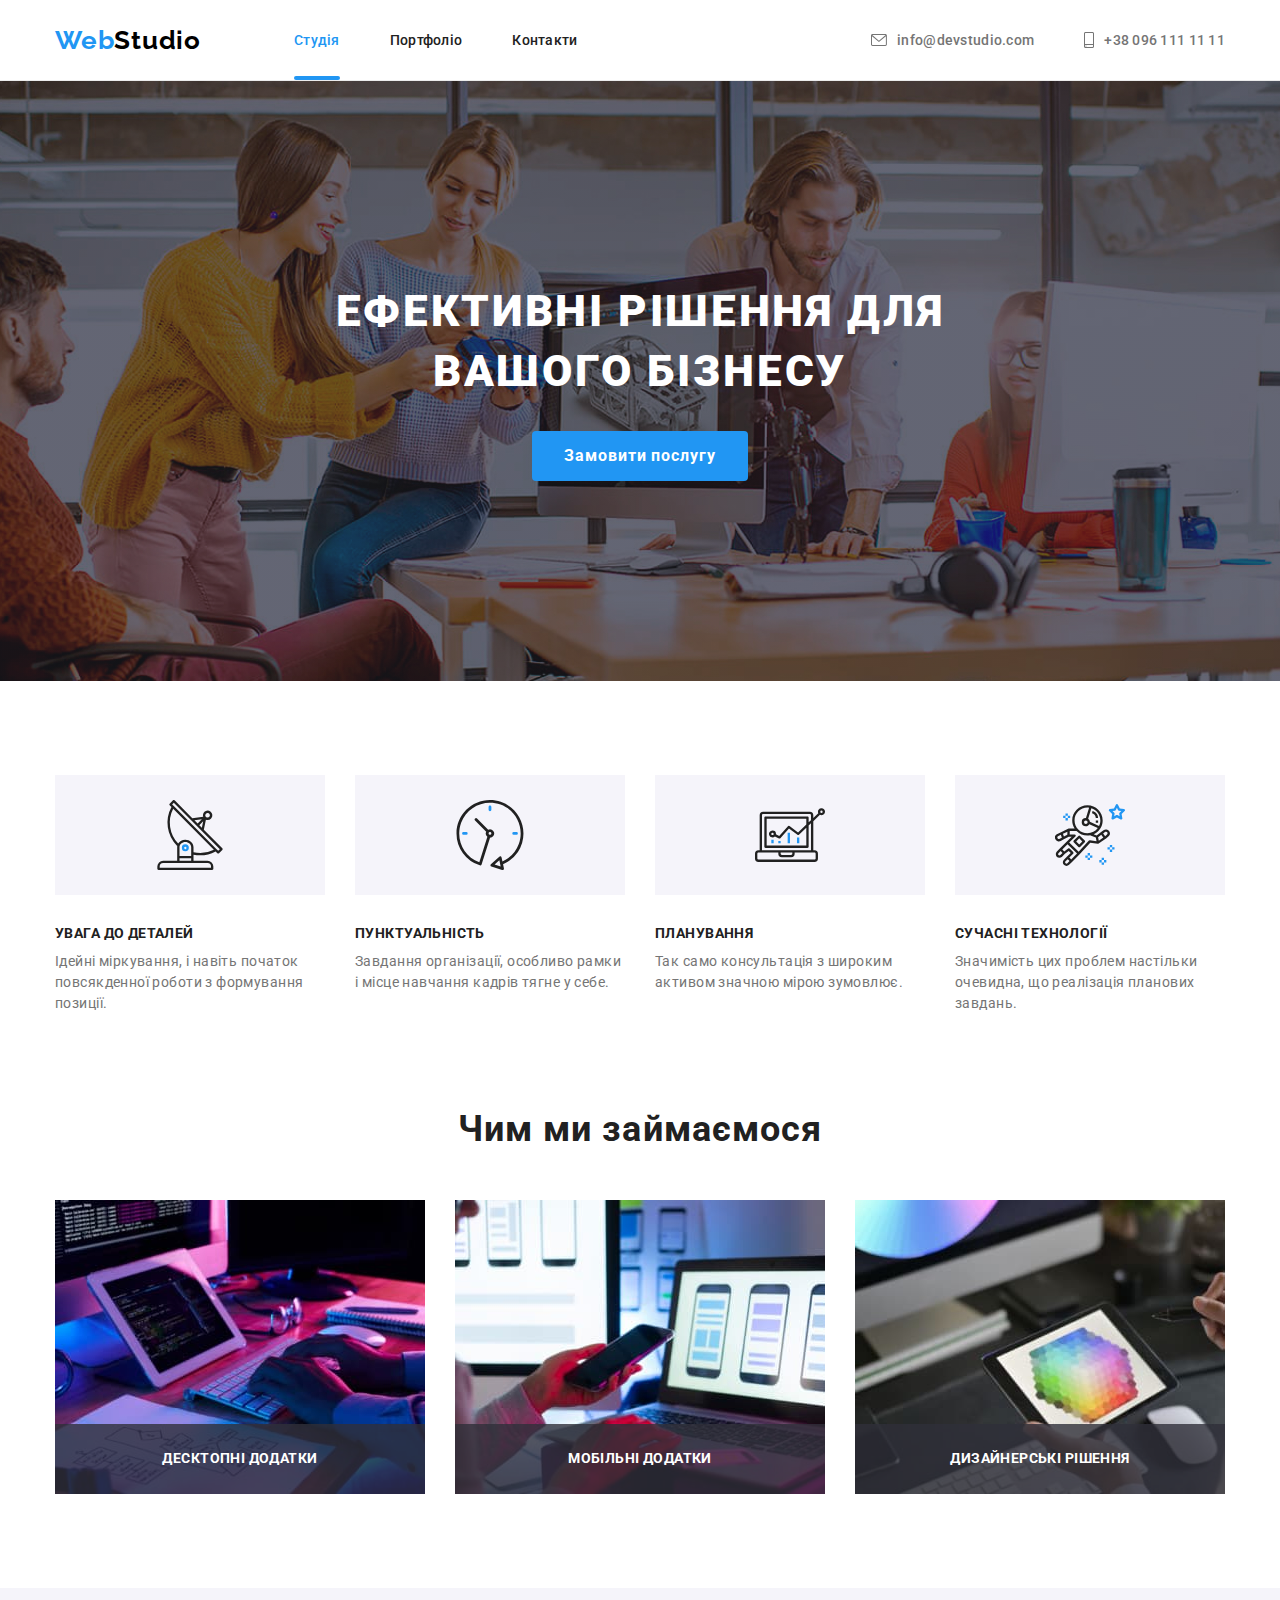
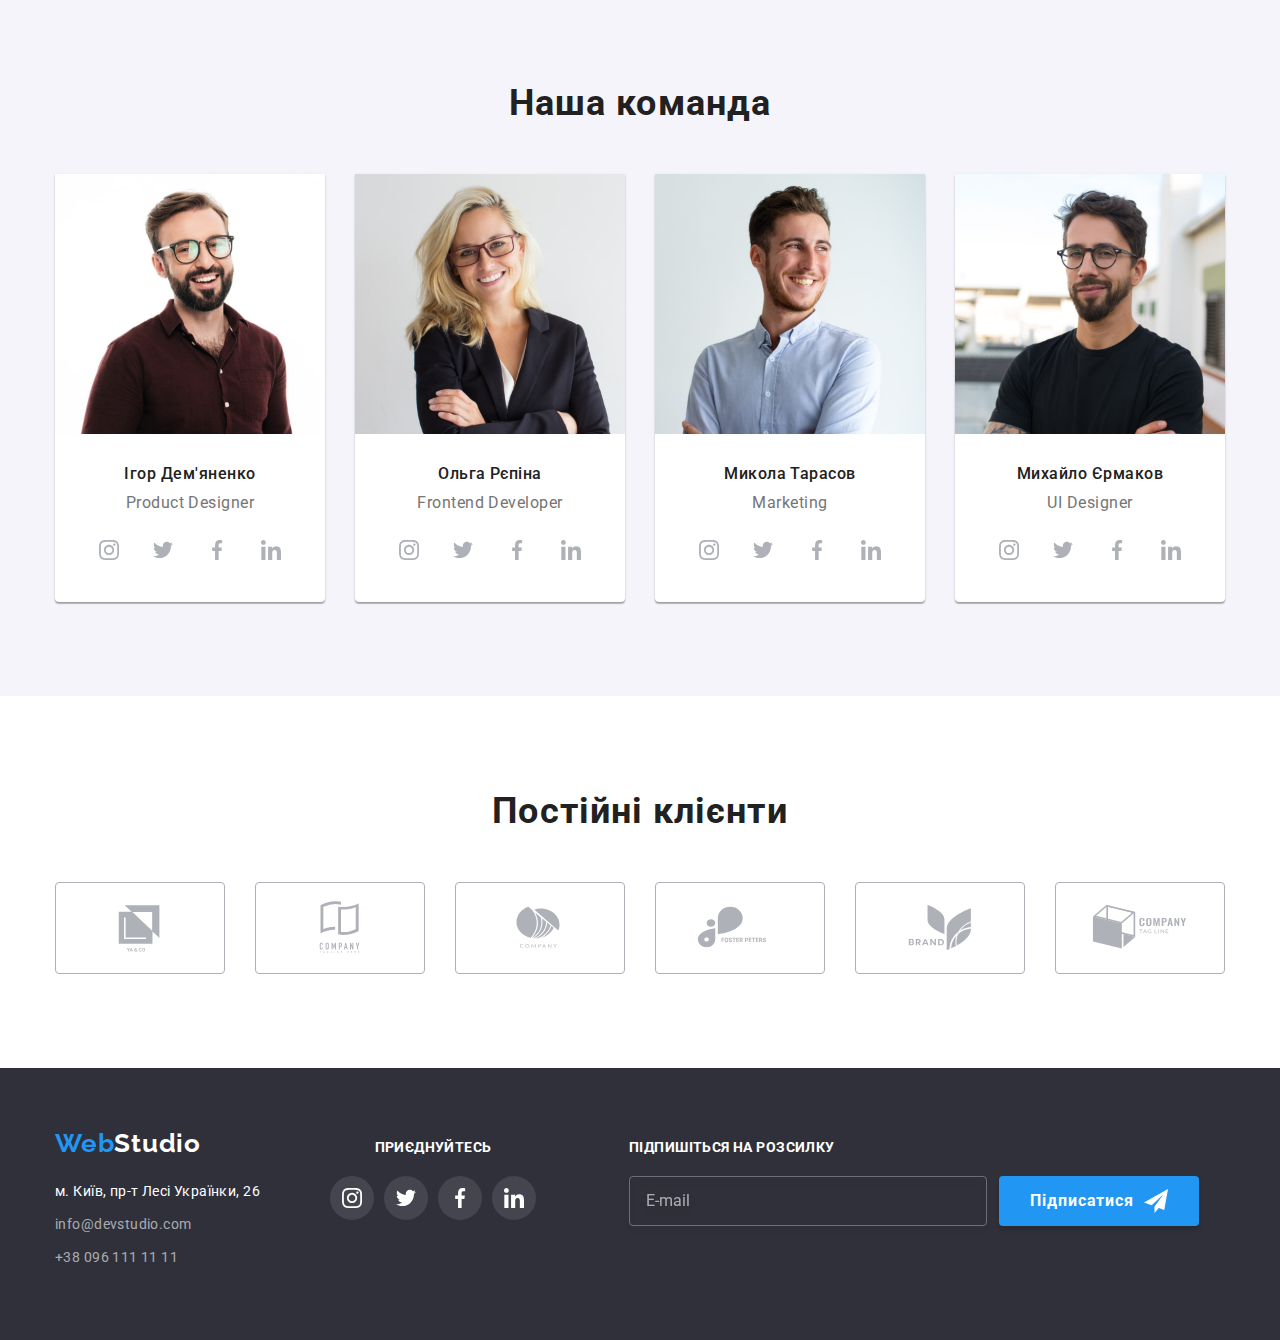
==== commit a555e8cd: "hm edit" ====
--- a/index.html
+++ b/index.html
@@ -85,16 +85,16 @@
           <div class="menu-bottom">
             <ul class="menu-contact list">
               <li class="menu-contact__item">
-                <a class="menu-contact__link" href="mailto:info@devstudio.com">
-                  info@devstudio.com</a
-                >
-              </li>
-              <li class="menu-contact__item">
                 <a
                   class="menu-contact__link link-tell"
                   href="tel:+380961111111"
                 >
                   +38 096 111 11 11</a
+                >
+              </li>
+              <li class="menu-contact__item">
+                <a class="menu-contact__link" href="mailto:info@devstudio.com">
+                  info@devstudio.com</a
                 >
               </li>
             </ul>
--- a/css/main.min.css
+++ b/css/main.min.css
@@ -1 +1 @@
-:root{--font-ral: "Raleway", sans-serif;--color-blue: #2196f3;--color-gray: #757575;--color-black: #212121;--color-backgr-dark: #2f303a;--color-backgr-white: #f5f5f5;--color-backgr-gray: #f5f4fa;--gradient: linear-gradient( to right, rgba(47, 48, 58, 0.4), rgba(47, 48, 58, 0.4) )}.list{list-style:none;text-decoration:none;margin:0;padding:0}h1,h2,h3,h4,h5,h6,p{margin:0}textarea{resize:none}img{display:block;max-width:100%;width:100%;height:auto}.no-scroll{overflow:hidden}body{font-family:"Roboto",sans-serif;color:var(--color-black)}.backdrop{position:fixed;top:0;width:100%;height:100%;background-color:rgba(0,0,0,.2);-webkit-transition:opacity 300ms cubic-bezier(0.4, 0, 0.2, 1),visibility 300ms cubic-bezier(0.4, 0, 0.2, 1);transition:opacity 300ms cubic-bezier(0.4, 0, 0.2, 1),visibility 300ms cubic-bezier(0.4, 0, 0.2, 1)}.modal{position:absolute;top:50%;left:50%;padding:40px;min-width:290px;min-height:581px;background-color:#fff;-webkit-box-shadow:0px 1px 3px rgba(0,0,0,.12),0px 1px 1px rgba(0,0,0,.14),0px 2px 1px rgba(0,0,0,.2);box-shadow:0px 1px 3px rgba(0,0,0,.12),0px 1px 1px rgba(0,0,0,.14),0px 2px 1px rgba(0,0,0,.2);border-radius:4px;-webkit-transform:translate(-50%, -50%) scale(1);transform:translate(-50%, -50%) scale(1);-webkit-transition:-webkit-transform 300ms cubic-bezier(0.4, 0, 0.2, 1);transition:-webkit-transform 300ms cubic-bezier(0.4, 0, 0.2, 1);transition:transform 300ms cubic-bezier(0.4, 0, 0.2, 1);transition:transform 300ms cubic-bezier(0.4, 0, 0.2, 1), -webkit-transform 300ms cubic-bezier(0.4, 0, 0.2, 1)}@media screen and (min-width: 768px){.modal{min-width:450px}}.backdrop.is-hidden .modal{-webkit-transform:translate(-50%, -50%) scale(1.5);transform:translate(-50%, -50%) scale(1.5)}.icon-close{width:18px;height:18px}.btn-close{position:absolute;top:8px;right:8px;width:30px;height:30px;background-color:#fff;border:1px solid rgba(0,0,0,.1);border-radius:50%;display:-webkit-box;display:-ms-flexbox;display:flex;-webkit-box-align:center;-ms-flex-align:center;align-items:center;-webkit-box-pack:center;-ms-flex-pack:center;justify-content:center;-webkit-transition:fill 250ms cubic-bezier(0.4, 0, 0.2, 1);transition:fill 250ms cubic-bezier(0.4, 0, 0.2, 1)}.btn-close:hover{fill:var(--color-blue)}.is-hidden{opacity:0;visibility:hidden;pointer-events:none}.modal-title{margin-bottom:12px;font-weight:700;font-size:18px;line-height:1.15;text-align:center;letter-spacing:.03em;color:#212121}@media screen and (min-width: 480px){.modal-title{font-size:20px;line-height:1.5}}.input-wrap{position:relative;margin-bottom:10px}.modal-icon{position:absolute;top:50%;left:15px}.input-label{width:100%;height:40px;font-size:12px;line-height:1.16;letter-spacing:.01em;color:var(--color-gray)}.modal-input{width:100%;height:40px;padding-left:42px;border:1px solid rgba(33,33,33,.2);border-radius:4px;-webkit-transition:border 250ms cubic-bezier(0.4, 0, 0.2, 1);transition:border 250ms cubic-bezier(0.4, 0, 0.2, 1)}.modal-input:focus{border:rgba(0,0,0,0);fill:#2196f3;outline:1px solid var(--color-blue)}.modal-input:focus:hover{border:1px solid var(--color-blue)}.modal-icon{-webkit-transition:fill 250ms cubic-bezier(0.4, 0, 0.2, 1);transition:fill 250ms cubic-bezier(0.4, 0, 0.2, 1)}.modal-input:focus+.modal-icon{fill:var(--color-blue)}.modal-input:hover+.modal-icon{fill:var(--color-blue)}.modal-coment{margin-bottom:20px;width:100%;height:120px;padding:12px 16px;border:1px solid rgba(33,33,33,.2);border-radius:4px;font-size:12px;-webkit-transition:border 250ms cubic-bezier(0.4, 0, 0.2, 1);transition:border 250ms cubic-bezier(0.4, 0, 0.2, 1)}.modal-coment:focus{border:rgba(0,0,0,0);fill:#2196f3;outline:1px solid var(--color-blue)}.modal-coment:hover{border:1px solid var(--color-blue)}.modal-coment::-webkit-input-placeholder{font-size:12px;color:rgba(117,117,117,.5)}.modal-coment::-moz-placeholder{font-size:12px;color:rgba(117,117,117,.5)}.modal-coment:-ms-input-placeholder{font-size:12px;color:rgba(117,117,117,.5)}.modal-coment::-ms-input-placeholder{font-size:12px;color:rgba(117,117,117,.5)}.modal-coment::placeholder{font-size:12px;color:rgba(117,117,117,.5)}.modal-policity{margin-bottom:30px}.label-policity{margin-bottom:30px;font-size:12px;line-height:1.1666666667;letter-spacing:.03em;display:-webkit-box;display:-ms-flexbox;display:flex;-webkit-box-align:center;-ms-flex-align:center;align-items:center;-webkit-box-pack:center;-ms-flex-pack:center;justify-content:center;color:var(--color-gray)}@media screen and (min-width: 768px){.label-policity{-webkit-box-align:end;-ms-flex-align:end;align-items:flex-end}}@media screen and (min-width: 1200px){.label-policity{-webkit-box-align:center;-ms-flex-align:center;align-items:center;font-size:14px;line-height:1.7142857143}}.link-policity{margin-left:7px;color:var(--color-blue)}.label-policity span{width:16px;height:15px;margin-right:7px;display:-webkit-box;display:-ms-flexbox;display:flex;-webkit-box-align:center;-ms-flex-align:center;align-items:center;-webkit-box-pack:center;-ms-flex-pack:center;justify-content:center;border:2px solid #212121;border-radius:2px;fill:rgba(0,0,0,0)}.modal-policity:checked+.label-policity span{background-color:var(--color-blue);fill:#fff;border:none}.btn-modal{margin:0 auto;display:block;font-weight:700;font-size:16px;line-height:1.88;letter-spacing:.06em;background:var(--color-blue);color:#fff;border:none;-webkit-box-shadow:0px 4px 4px rgba(0,0,0,.15);box-shadow:0px 4px 4px rgba(0,0,0,.15);border-radius:4px;padding:10px 52px}.container{width:100%;padding-left:15px;padding-right:15px;margin:0 auto}@media screen and (min-width: 480px){.container{max-width:480px}}@media screen and (min-width: 768px){.container{max-width:768px}}@media screen and (min-width: 1200px){.container{max-width:1200px}}.hide{border:0;clip:rect(1px, 1px, 1px, 1px);-webkit-clip-path:inset(50%);clip-path:inset(50%);height:1px;margin:-1px;overflow:hidden;padding:0;position:absolute;width:1px;word-wrap:normal !important}button{cursor:pointer}.section{padding-top:60px;padding-bottom:60px}@media screen and (min-width: 1200px){.section{padding-top:94px;padding-bottom:94px}}.title{font-weight:700;font-size:28px;line-height:1.1785714286;text-align:center;letter-spacing:.03em;color:var(--color-black);margin-bottom:30px}@media screen and (min-width: 1200px){.title{margin-bottom:50px}}.menu{position:fixed;top:0;width:100vw;height:100vh;padding-top:48px;padding-bottom:48px;background-color:#fff;z-index:1}.menu>.container{height:100%;display:-webkit-box;display:-ms-flexbox;display:flex;-webkit-box-orient:vertical;-webkit-box-direction:normal;-ms-flex-direction:column;flex-direction:column;-webkit-box-pack:justify;-ms-flex-pack:justify;justify-content:space-between;overflow:auto}@media screen and (min-width: 768px){.menu{display:none}}.menu-close{position:absolute;top:8px;right:8px;display:block;margin-left:auto;background-color:#fff;border:none}.menu-close:hover{fill:var(--color-blue)}.menu-close:focus{fill:#2196f3}.menu-list{margin-bottom:302px}.menu-list__item:hover{color:var(--color-blue)}.menu-list__item:focus{color:var(--color-blue)}.menu-list__item:not(:last-child){margin-bottom:32px}.menu-list__link{font-family:"Roboto";font-style:normal;font-weight:500;font-size:25px;line-height:1.175;letter-spacing:.02em;color:var(--color-black)}@media screen and (min-width: 480px){.menu-list__link{font-size:40px}}.menu-contact{margin-bottom:64px}.menu-contact__item:not(:last-child){margin-bottom:32px}.menu-contact__link{font-family:"Roboto";font-style:normal;font-weight:500;font-size:20px;line-height:1.1666666667;letter-spacing:.02em;color:var(--color-gray)}@media screen and (min-width: 480px){.menu-contact__link{font-size:24px}}.link-tell{font-size:24px;line-height:1.1764705882;color:var(--color-blue)}@media screen and (min-width: 480px){.link-tell{font-size:34px}}.menu-soc{display:-webkit-box;display:-ms-flexbox;display:flex}.menu-soc__link{font-family:"Roboto";font-style:normal;font-weight:500;font-size:15px;line-height:1.2222222222;letter-spacing:.02em;color:var(--color-blue)}@media screen and (min-width: 480px){.menu-soc__link{font-size:18px}}.menu-soc__item:not(:last-child){content:"";padding-right:10px;margin-right:10px;border-right:1px solid rgba(33,33,33,.2)}.header a{text-decoration:none}.header-nav{display:none}@media screen and (min-width: 768px){.header-nav{display:-webkit-box;display:-ms-flexbox;display:flex;gap:50px}}@media screen and (min-width: 1200px){.header-nav{display:-webkit-box;display:-ms-flexbox;display:flex;gap:50px}}.header-container{display:-webkit-box;display:-ms-flexbox;display:flex;-webkit-box-align:center;-ms-flex-align:center;align-items:center}.header{border-bottom:1px solid #ececec}.logo{font-family:var(--font-ral);font-weight:700;font-size:20px;line-height:1.4;letter-spacing:.03em;color:#000}@media screen and (min-width: 1200px){.logo{font-size:26px;line-height:1.1923em}}.header__logo{padding-bottom:16px;padding-top:16px}@media screen and (min-width: 768px){.header__logo{margin-right:88px;padding-bottom:26px;padding-top:26px}}@media screen and (min-width: 1200px){.header__logo{padding-bottom:24px;padding-top:24px;margin-right:93px}}.logo__text{color:var(--color-blue)}.nav-contact__icon-envelope{width:14px;height:10px}@media screen and (min-width: 1200px){.nav-contact__icon-envelope{width:16px;height:12px}}.nav-contact__icon-smartphone{width:10px;height:14px}@media screen and (min-width: 1200px){.nav-contact__icon-smartphone{width:10px;height:16px}}.nav-contact{display:none}@media screen and (min-width: 768px){.nav-contact{display:-webkit-box;display:-ms-flexbox;display:flex;-webkit-box-orient:vertical;-webkit-box-direction:normal;-ms-flex-direction:column;flex-direction:column;gap:10px;margin-left:auto}}@media screen and (min-width: 1200px){.nav-contact{display:-webkit-box;display:-ms-flexbox;display:flex;gap:50px;-webkit-box-orient:horizontal;-webkit-box-direction:normal;-ms-flex-direction:row;flex-direction:row}}.nav-contact__contacts{font-weight:500;font-size:12px;line-height:1.1666666667;letter-spacing:.02em;color:var(--color-gray);display:-webkit-box;display:-ms-flexbox;display:flex;-webkit-box-align:center;-ms-flex-align:center;align-items:center;gap:10px;fill:#757575;-webkit-transition:color 250ms cubic-bezier(0.4, 0, 0.2, 1),fill 250ms cubic-bezier(0.4, 0, 0.2, 1);transition:color 250ms cubic-bezier(0.4, 0, 0.2, 1),fill 250ms cubic-bezier(0.4, 0, 0.2, 1)}.nav-contact__contacts:hover,.nav-contact__contacts:focus{color:var(--color-blue);fill:var(--color-blue)}@media screen and (min-width: 1200px){.nav-contact__contacts{font-size:14px;line-height:1.1428em;padding-top:32px;padding-bottom:32px}}.header-nav__link{position:relative;font-weight:500;font-size:14px;line-height:1.1428em;letter-spacing:.02em;color:var(--color-black);padding-top:32px;padding-bottom:32px;-webkit-transition:color 250ms cubic-bezier(0.4, 0, 0.2, 1);transition:color 250ms cubic-bezier(0.4, 0, 0.2, 1)}.header-nav__link:focus,.header-nav__link:hover{color:var(--color-blue);fill:var(--color-blue)}.header-nav__link--active{color:var(--color-blue)}.header-nav__link--active::after{position:absolute;left:0;bottom:0;content:"";display:block;width:100%;height:4px;background-color:var(--color-blue);border-radius:2px}.button-menu{display:-webkit-box;display:-ms-flexbox;display:flex;margin-left:auto;background-color:#fff;border:none}@media screen and (min-width: 768px){.button-menu{display:none}}.hero{display:-webkit-box;display:-ms-flexbox;display:flex;-webkit-box-align:center;-ms-flex-align:center;align-items:center;background:var(--color-backgr-dark);background-image:var(--gradient),url(../images/hero-mob.jpg);background-repeat:no-repeat;background-position:center;background-size:cover;max-width:480px;max-height:400px;margin-left:auto;margin-right:auto;text-align:center;padding-top:200px;padding-bottom:200px;position:relative}@media(min-device-pixel-ratio: 2),(-webkit-min-device-pixel-ratio: 2),(min-resolution: 192dpi),(min-resolution: 2dppx){.hero{background-image:var(--gradient),url(../../images/hero-mob-2x.jpg)}}@media screen and (min-width: 480px){.hero{max-width:768px;max-height:400px;background-image:var(--gradient),url(../images/hero-tab.jpg)}}@media screen and (min-width: 480px)and (min-device-pixel-ratio: 2),screen and (min-width: 480px)and (-webkit-min-device-pixel-ratio: 2),screen and (min-width: 480px)and (min-resolution: 192dpi),screen and (min-width: 480px)and (min-resolution: 2dppx){.hero{background-image:var(--gradient),url(../../images/hero-tab-2x.jpg)}}@media screen and (min-width: 768px){.hero{max-width:768px;max-height:400px;max-width:768px;max-height:400px;background-image:var(--gradient),url(../images/hero.jpg)}}@media screen and (min-width: 768px)and (min-device-pixel-ratio: 2),screen and (min-width: 768px)and (-webkit-min-device-pixel-ratio: 2),screen and (min-width: 768px)and (min-resolution: 192dpi),screen and (min-width: 768px)and (min-resolution: 2dppx){.hero{background-image:var(--gradient),url(../../images/hero-2x.jpg)}}@media screen and (min-width: 1200px){.hero{max-width:1600px;max-height:600px}}.main-title{font-weight:900;font-size:20px;line-height:2.1;text-align:center;letter-spacing:.06em;text-transform:uppercase;color:#fff;margin-bottom:30px}@media screen and (min-width: 480px){.main-title{font-size:26px;line-height:1.6153846154}}@media screen and (min-width: 1200px){.main-title{font-size:44px;line-height:1.3636363636}}.btn-order{font-family:"Roboto";font-weight:700;font-size:16px;line-height:1.875em;background:var(--color-blue);color:#fff;letter-spacing:.06em;border:none;border-radius:4px;padding:10px 24px}@media screen and (min-width: 1200px){.btn-order{padding:10px 32px}}.features-list{display:-webkit-box;display:-ms-flexbox;display:flex;-ms-flex-wrap:wrap;flex-wrap:wrap;gap:30px}.features-list__title{font-weight:700;font-size:14px;line-height:1.1428em;letter-spacing:.03em;text-transform:uppercase;text-align:center;color:var(--color-black);margin-bottom:10px}@media screen and (min-width: 768px){.features-list__title{text-align:left}}.features-list__item::before{content:"";display:block;height:120px;background-color:var(--color-backgr-gray);background-repeat:no-repeat;background-position:center;margin-bottom:30px}.icon-antenna::before{background-image:url(../images/antenna.svg)}.icon-clock::before{background-image:url(../images/clock.svg)}.icon-notebook::before{background-image:url(../images/notebook.svg)}.icon-astronaut::before{background-image:url(../images/astronaut.svg)}.features-list__item{width:100%}@media screen and (min-width: 768px){.features-list__item{width:354px}}@media screen and (min-width: 1200px){.features-list__item{width:270px}}.features-list__text{font-size:14px;line-height:1.5em;letter-spacing:.03em;color:var(--color-gray)}.about-us{display:none}@media screen and (min-width: 1200px){.about-us{display:block;padding-top:0px}}.about-list{margin-top:50px;display:-webkit-box;display:-ms-flexbox;display:flex;-webkit-box-pack:space-evenly;-ms-flex-pack:space-evenly;justify-content:space-evenly;gap:30px}.about-list img{display:block}.about-list__item{position:relative}.about-list__text{position:absolute;bottom:0px;left:0;padding:27px 0px;width:100%;display:-webkit-box;display:-ms-flexbox;display:flex;-webkit-box-pack:center;-ms-flex-pack:center;justify-content:center;font-style:normal;font-weight:700;font-size:14px;line-height:1.14;text-align:center;letter-spacing:.03em;text-transform:uppercase;background:rgba(47,48,58,.8);color:#fff}.our-team{background:var(--color-backgr-gray)}.team-wrap{padding:30px 0px}.team-soc-list{display:-webkit-box;display:-ms-flexbox;display:flex;-webkit-box-pack:center;-ms-flex-pack:center;justify-content:center;gap:10px}.team-soc-item{padding:0px}.social-link{width:44px;height:44px;border-radius:50%;display:-webkit-box;display:-ms-flexbox;display:flex;-webkit-box-align:center;-ms-flex-align:center;align-items:center;-webkit-box-pack:center;-ms-flex-pack:center;justify-content:center;fill:#afb1b8;-webkit-transition:background-color 250ms cubic-bezier(0.4, 0, 0.2, 1),fill 250ms cubic-bezier(0.4, 0, 0.2, 1);transition:background-color 250ms cubic-bezier(0.4, 0, 0.2, 1),fill 250ms cubic-bezier(0.4, 0, 0.2, 1)}.social-link:hover,.social-link:focus{background-color:var(--color-blue);fill:#fff}.team-list{display:-webkit-box;display:-ms-flexbox;display:flex;-ms-flex-wrap:wrap;flex-wrap:wrap;-webkit-box-pack:center;-ms-flex-pack:center;justify-content:center;gap:30px}@media screen and (min-width: 1200px){.team-list{-webkit-box-pack:justify;-ms-flex-pack:justify;justify-content:space-between}}.icon-instagram{width:20px;height:20px}.team-item{background-color:#fff;-webkit-box-shadow:0px 1px 3px rgba(0,0,0,.12),0px 1px 1px rgba(0,0,0,.14),0px 2px 1px rgba(0,0,0,.2);box-shadow:0px 1px 3px rgba(0,0,0,.12),0px 1px 1px rgba(0,0,0,.14),0px 2px 1px rgba(0,0,0,.2);border-radius:0px 0px 4px 4px;width:450px}@media screen and (min-width: 768px){.team-item{width:354px}}@media screen and (min-width: 1200px){.team-item{width:270px}}.our-team-title{font-weight:500;font-size:16px;line-height:1.1875em;text-align:center;letter-spacing:.03em;margin-bottom:10px}.our-team-text{font-size:16px;line-height:1.1875em;text-align:center;letter-spacing:.03em;color:var(--color-gray);margin-bottom:16px}.client-list{display:-webkit-box;display:-ms-flexbox;display:flex;-ms-flex-wrap:wrap;flex-wrap:wrap;-webkit-box-pack:center;-ms-flex-pack:center;justify-content:center;gap:30px}.client-link{width:210px;height:92px;border:1px solid #afb1b8;border-radius:4px;display:-webkit-box;display:-ms-flexbox;display:flex;-webkit-box-pack:center;-ms-flex-pack:center;justify-content:center;-webkit-box-align:center;-ms-flex-align:center;align-items:center;fill:#afb1b8;-webkit-transition:background-color 250ms cubic-bezier(0.4, 0, 0.2, 1),fill 250ms cubic-bezier(0.4, 0, 0.2, 1);transition:background-color 250ms cubic-bezier(0.4, 0, 0.2, 1),fill 250ms cubic-bezier(0.4, 0, 0.2, 1)}.client-link:hover,.client-link:focus{border-color:var(--color-blue);fill:var(--color-blue)}@media screen and (min-width: 768px){.client-link{width:226px}}@media screen and (min-width: 1200px){.client-link{width:170px}}.client-link svg{width:106px;height:60px}.footer a{text-decoration:none}.footer{background:var(--color-backgr-dark);padding:60px 0px 60px}.footer-container{display:-webkit-box;display:-ms-flexbox;display:flex;-webkit-box-orient:vertical;-webkit-box-direction:normal;-ms-flex-direction:column;flex-direction:column}@media screen and (min-width: 1200px){.footer-container{-webkit-box-orient:horizontal;-webkit-box-direction:normal;-ms-flex-direction:row;flex-direction:row}}.logo-footer{display:-webkit-box;display:-ms-flexbox;display:flex;-webkit-box-pack:center;-ms-flex-pack:center;justify-content:center;font-family:var(--font-ral);font-weight:700;font-size:24px;line-height:1.1666666667;letter-spacing:.03em;color:#fff;margin-bottom:20px}@media screen and (min-width: 1200px){.logo-footer{font-size:26px;line-height:1.1923em}}@media screen and (min-width: 768px){.footer-wrap{display:-webkit-box;display:-ms-flexbox;display:flex;-webkit-box-pack:center;-ms-flex-pack:center;justify-content:center}}@media screen and (min-width: 768px){.logo-wrap{margin-right:165px}}@media screen and (min-width: 1200px){.logo-wrap{margin-right:70px}}.adress{font-style:normal;font-size:14px;line-height:1.7142em;letter-spacing:.03em;color:#fff;text-align:center;margin-bottom:9px}.footer-list{text-align:center;margin-bottom:60px}@media screen and (min-width: 1200px){.footer-list{margin-bottom:0px}}.footer-contact{font-style:normal;font-size:14px;line-height:1.7142em;letter-spacing:.03em;color:rgba(255,255,255,.6)}.footer-item:first-child{margin-bottom:8px}@media screen and (min-width: 1200px){.footer-item:first-child{margin-bottom:9px}}.footer-text{font-style:normal;font-weight:700;font-size:14px;line-height:1.14;letter-spacing:.03em;text-transform:uppercase;color:#fff;margin-bottom:20px}.soc-wrap{display:-webkit-box;display:-ms-flexbox;display:flex;-webkit-box-orient:vertical;-webkit-box-direction:normal;-ms-flex-direction:column;flex-direction:column;-webkit-box-align:center;-ms-flex-align:center;align-items:center;padding-top:5px}@media screen and (min-width: 1200px){.soc-wrap{margin-right:93px;padding-top:12px}}.footer-soc-list{display:-webkit-box;display:-ms-flexbox;display:flex;-webkit-box-pack:center;-ms-flex-pack:center;justify-content:center;gap:10px;margin-bottom:60px}.footer-soc-item{padding:0px}.footer-soc-link{width:44px;height:44px;background-color:rgba(255,255,255,.1);border-radius:50%;display:-webkit-box;display:-ms-flexbox;display:flex;-webkit-box-align:center;-ms-flex-align:center;align-items:center;-webkit-box-pack:center;-ms-flex-pack:center;justify-content:center;fill:#fff;-webkit-transition:background-color 250ms cubic-bezier(0.4, 0, 0.2, 1),fill 250ms cubic-bezier(0.4, 0, 0.2, 1);transition:background-color 250ms cubic-bezier(0.4, 0, 0.2, 1),fill 250ms cubic-bezier(0.4, 0, 0.2, 1)}.footer-soc-link:hover,.footer-soc-link:focus{background-color:var(--color-blue);fill:#fff}.icon-instagram{width:20px;height:20px}.footer-form{text-align:center}@media screen and (min-width: 1200px){.footer-form{padding-top:12px;text-align:left}}.form-send{display:-webkit-box;display:-ms-flexbox;display:flex;-webkit-box-orient:vertical;-webkit-box-direction:normal;-ms-flex-direction:column;flex-direction:column;-webkit-box-align:center;-ms-flex-align:center;align-items:center}@media screen and (min-width: 1200px){.form-send{-webkit-box-orient:horizontal;-webkit-box-direction:normal;-ms-flex-direction:row;flex-direction:row;gap:12px}}.footer-input{padding-top:15px;padding-left:16px;padding-bottom:15px;width:290px;height:50px;background-color:inherit;border:1px solid rgba(255,255,255,.3);-webkit-filter:drop-shadow(0px 4px 4px rgba(0, 0, 0, 0.15));filter:drop-shadow(0px 4px 4px rgba(0, 0, 0, 0.15));border-radius:4px;margin-bottom:20px}.footer-input:focus{border:1px solid rgba(255,255,255,.3);outline:none;color:#fff}@media screen and (min-width: 768px){.footer-input{width:450px}}@media screen and (min-width: 1200px){.footer-input{width:358px;margin-bottom:0px}}.btn-footer{display:-webkit-box;display:-ms-flexbox;display:flex;-webkit-box-pack:center;-ms-flex-pack:center;justify-content:center;-webkit-box-align:center;-ms-flex-align:center;align-items:center;height:50px;max-width:200px;font-weight:700;font-size:16px;line-height:1.88;letter-spacing:.06em;background:var(--color-blue);color:#fff;border:none;-webkit-box-shadow:0px 4px 4px rgba(0,0,0,.15);box-shadow:0px 4px 4px rgba(0,0,0,.15);border-radius:4px}@media screen and (min-width: 768px){.btn-footer{width:200px}}.icon-send{margin-left:10px}.footer-input::-webkit-input-placeholder{color:rgba(255,255,255,.6);font-size:16px;line-height:1.25}.footer-input::-moz-placeholder{color:rgba(255,255,255,.6);font-size:16px;line-height:1.25}.footer-input:-ms-input-placeholder{color:rgba(255,255,255,.6);font-size:16px;line-height:1.25}.footer-input::-ms-input-placeholder{color:rgba(255,255,255,.6);font-size:16px;line-height:1.25}.footer-input::placeholder{color:rgba(255,255,255,.6);font-size:16px;line-height:1.25}.btn-portfolio{font-family:"Roboto";font-weight:500;font-size:16px;line-height:1.625em;text-align:center;letter-spacing:.03em;color:var(--color-black);background-color:var(--color-backgr-gray);border-radius:4px;border-color:rgba(0,0,0,0);cursor:pointer;padding:6px 22px;-webkit-transition:background-color 250ms cubic-bezier(0.4, 0, 0.2, 1),color 250ms cubic-bezier(0.4, 0, 0.2, 1),-webkit-box-shadow 250ms cubic-bezier(0.4, 0, 0.2, 1);transition:background-color 250ms cubic-bezier(0.4, 0, 0.2, 1),color 250ms cubic-bezier(0.4, 0, 0.2, 1),-webkit-box-shadow 250ms cubic-bezier(0.4, 0, 0.2, 1);transition:background-color 250ms cubic-bezier(0.4, 0, 0.2, 1),box-shadow 250ms cubic-bezier(0.4, 0, 0.2, 1),color 250ms cubic-bezier(0.4, 0, 0.2, 1);transition:background-color 250ms cubic-bezier(0.4, 0, 0.2, 1),box-shadow 250ms cubic-bezier(0.4, 0, 0.2, 1),color 250ms cubic-bezier(0.4, 0, 0.2, 1),-webkit-box-shadow 250ms cubic-bezier(0.4, 0, 0.2, 1)}.btn-portfolio:hover,.btn-portfolio:focus{background-color:var(--color-blue);color:#fff;-webkit-box-shadow:0px 3px 1px rgba(0,0,0,.1),0px 1px 2px rgba(0,0,0,.08),0px 2px 2px rgba(0,0,0,.12);box-shadow:0px 3px 1px rgba(0,0,0,.1),0px 1px 2px rgba(0,0,0,.08),0px 2px 2px rgba(0,0,0,.12)}.list-btn{display:-webkit-box;display:-ms-flexbox;display:flex;-webkit-box-pack:center;-ms-flex-pack:center;justify-content:center;gap:8px;margin-bottom:50px}.list-works{display:-webkit-box;display:-ms-flexbox;display:flex;-ms-flex-wrap:wrap;flex-wrap:wrap;-webkit-box-pack:space-evenly;-ms-flex-pack:space-evenly;justify-content:space-evenly;gap:30px}.work-border{border-left:1px solid #eee;border-bottom:1px solid #eee;border-right:1px solid #eee;padding:20px 24px}.portfolio-title{font-weight:700;font-size:18px;line-height:2em;letter-spacing:.06em;color:var(--color-black);margin-bottom:4px}.portfolio-text{font-size:16px;line-height:1.875em;letter-spacing:.03em;color:var(--color-gray)}.works-item img{display:block}.works-item{-webkit-transition:-webkit-box-shadow 250ms cubic-bezier(0.4, 0, 0.2, 1);transition:-webkit-box-shadow 250ms cubic-bezier(0.4, 0, 0.2, 1);transition:box-shadow 250ms cubic-bezier(0.4, 0, 0.2, 1);transition:box-shadow 250ms cubic-bezier(0.4, 0, 0.2, 1), -webkit-box-shadow 250ms cubic-bezier(0.4, 0, 0.2, 1)}.works-item:hover{-webkit-box-shadow:rgba(0,0,0,.25) 0px 4px 4px;box-shadow:rgba(0,0,0,.25) 0px 4px 4px}.thumb{position:relative;overflow:hidden}.text-overlay{position:absolute;top:0;right:0;width:100%;height:100%;padding:0px 24px;font-size:18px;line-height:1.55;letter-spacing:.03em;display:-webkit-box;display:-ms-flexbox;display:flex;-webkit-box-pack:center;-ms-flex-pack:center;justify-content:center;-webkit-box-align:center;-ms-flex-align:center;align-items:center;color:#fff;background:rgba(33,150,243,.9);-webkit-transform:translateY(100%);transform:translateY(100%);opacity:0;-webkit-transition:opacity 250ms cubic-bezier(0.4, 0, 0.2, 1),-webkit-transform 250ms cubic-bezier(0.4, 0, 0.2, 1);transition:opacity 250ms cubic-bezier(0.4, 0, 0.2, 1),-webkit-transform 250ms cubic-bezier(0.4, 0, 0.2, 1);transition:transform 250ms cubic-bezier(0.4, 0, 0.2, 1),opacity 250ms cubic-bezier(0.4, 0, 0.2, 1);transition:transform 250ms cubic-bezier(0.4, 0, 0.2, 1),opacity 250ms cubic-bezier(0.4, 0, 0.2, 1),-webkit-transform 250ms cubic-bezier(0.4, 0, 0.2, 1)}.works-item:hover .text-overlay{-webkit-box-shadow:rgba(0,0,0,.25) 0px 4px 4px;box-shadow:rgba(0,0,0,.25) 0px 4px 4px;-webkit-transform:translateY(0);transform:translateY(0);opacity:1}/*# sourceMappingURL=main.min.css.map */+:root{--font-ral: "Raleway", sans-serif;--color-blue: #2196f3;--color-gray: #757575;--color-black: #212121;--color-backgr-dark: #2f303a;--color-backgr-white: #f5f5f5;--color-backgr-gray: #f5f4fa;--gradient: linear-gradient( to right, rgba(47, 48, 58, 0.4), rgba(47, 48, 58, 0.4) )}.list{list-style:none;text-decoration:none;margin:0;padding:0}h1,h2,h3,h4,h5,h6,p{margin:0}textarea{resize:none}img{display:block;max-width:100%;width:100%;height:auto}.no-scroll{overflow:hidden}body{font-family:"Roboto",sans-serif;color:var(--color-black)}.backdrop{position:fixed;top:0;width:100%;height:100%;background-color:rgba(0,0,0,.2);-webkit-transition:opacity 300ms cubic-bezier(0.4, 0, 0.2, 1),visibility 300ms cubic-bezier(0.4, 0, 0.2, 1);transition:opacity 300ms cubic-bezier(0.4, 0, 0.2, 1),visibility 300ms cubic-bezier(0.4, 0, 0.2, 1)}.modal{position:absolute;top:50%;left:50%;padding:40px;max-width:290px;min-height:581px;background-color:#fff;-webkit-box-shadow:0px 1px 3px rgba(0,0,0,.12),0px 1px 1px rgba(0,0,0,.14),0px 2px 1px rgba(0,0,0,.2);box-shadow:0px 1px 3px rgba(0,0,0,.12),0px 1px 1px rgba(0,0,0,.14),0px 2px 1px rgba(0,0,0,.2);border-radius:4px;-webkit-transform:translate(-50%, -50%) scale(1);transform:translate(-50%, -50%) scale(1);-webkit-transition:-webkit-transform 300ms cubic-bezier(0.4, 0, 0.2, 1);transition:-webkit-transform 300ms cubic-bezier(0.4, 0, 0.2, 1);transition:transform 300ms cubic-bezier(0.4, 0, 0.2, 1);transition:transform 300ms cubic-bezier(0.4, 0, 0.2, 1), -webkit-transform 300ms cubic-bezier(0.4, 0, 0.2, 1)}@media screen and (min-width: 480px){.modal{max-width:450px}}@media screen and (min-width: 1200px){.modal{max-width:528px}}.backdrop.is-hidden .modal{-webkit-transform:translate(-50%, -50%) scale(1.5);transform:translate(-50%, -50%) scale(1.5)}.icon-close{width:18px;height:18px}.btn-close{position:absolute;top:8px;right:8px;width:30px;height:30px;background-color:#fff;border:1px solid rgba(0,0,0,.1);border-radius:50%;display:-webkit-box;display:-ms-flexbox;display:flex;-webkit-box-align:center;-ms-flex-align:center;align-items:center;-webkit-box-pack:center;-ms-flex-pack:center;justify-content:center;-webkit-transition:fill 250ms cubic-bezier(0.4, 0, 0.2, 1);transition:fill 250ms cubic-bezier(0.4, 0, 0.2, 1)}.btn-close:hover{fill:var(--color-blue)}.is-hidden{opacity:0;visibility:hidden;pointer-events:none}.modal-title{margin-bottom:12px;font-weight:700;font-size:18px;line-height:1.15;text-align:center;letter-spacing:.03em;color:#212121}@media screen and (min-width: 480px){.modal-title{font-size:20px;line-height:1.5}}.input-wrap{position:relative;margin-bottom:10px}.modal-icon{position:absolute;top:50%;left:15px}.input-label{width:100%;height:40px;font-size:12px;line-height:1.16;letter-spacing:.01em;color:var(--color-gray)}.modal-input{width:100%;height:40px;padding-left:42px;border:1px solid rgba(33,33,33,.2);border-radius:4px;-webkit-transition:border 250ms cubic-bezier(0.4, 0, 0.2, 1);transition:border 250ms cubic-bezier(0.4, 0, 0.2, 1)}.modal-input:focus{border:rgba(0,0,0,0);fill:#2196f3;outline:1px solid var(--color-blue)}.modal-input:focus:hover{border:1px solid var(--color-blue)}@media screen and (min-width: 480px){.modal-input{max-width:450px}}@media screen and (min-width: 1200px){.modal-input{max-width:528px}}.modal-icon{-webkit-transition:fill 250ms cubic-bezier(0.4, 0, 0.2, 1);transition:fill 250ms cubic-bezier(0.4, 0, 0.2, 1)}.modal-input:focus+.modal-icon{fill:var(--color-blue)}.modal-input:hover+.modal-icon{fill:var(--color-blue)}.modal-coment{margin-bottom:20px;width:100%;height:120px;padding:12px 16px;border:1px solid rgba(33,33,33,.2);border-radius:4px;font-size:12px;-webkit-transition:border 250ms cubic-bezier(0.4, 0, 0.2, 1);transition:border 250ms cubic-bezier(0.4, 0, 0.2, 1)}.modal-coment:focus{border:rgba(0,0,0,0);fill:#2196f3;outline:1px solid var(--color-blue)}.modal-coment:hover{border:1px solid var(--color-blue)}.modal-coment::-webkit-input-placeholder{font-size:12px;color:rgba(117,117,117,.5)}.modal-coment::-moz-placeholder{font-size:12px;color:rgba(117,117,117,.5)}.modal-coment:-ms-input-placeholder{font-size:12px;color:rgba(117,117,117,.5)}.modal-coment::-ms-input-placeholder{font-size:12px;color:rgba(117,117,117,.5)}.modal-coment::placeholder{font-size:12px;color:rgba(117,117,117,.5)}@media screen and (min-width: 480px){.modal-coment{max-width:450px}}@media screen and (min-width: 1200px){.modal-coment{max-width:528px}}.modal-policity{margin-bottom:30px}.label-policity{margin-bottom:30px;font-size:12px;line-height:1.1666666667;letter-spacing:.03em;display:-webkit-box;display:-ms-flexbox;display:flex;-webkit-box-align:center;-ms-flex-align:center;align-items:center;-webkit-box-pack:center;-ms-flex-pack:center;justify-content:center;color:var(--color-gray)}@media screen and (min-width: 768px){.label-policity{-webkit-box-align:end;-ms-flex-align:end;align-items:flex-end}}@media screen and (min-width: 1200px){.label-policity{-webkit-box-align:center;-ms-flex-align:center;align-items:center;font-size:14px;line-height:1.7142857143}}.link-policity{margin-left:7px;color:var(--color-blue)}.label-policity span{width:16px;height:15px;margin-right:7px;display:-webkit-box;display:-ms-flexbox;display:flex;-webkit-box-align:center;-ms-flex-align:center;align-items:center;-webkit-box-pack:center;-ms-flex-pack:center;justify-content:center;border:2px solid #212121;border-radius:2px;fill:rgba(0,0,0,0)}.modal-policity:checked+.label-policity span{background-color:var(--color-blue);fill:#fff;border:none}.btn-modal{margin:0 auto;display:block;font-weight:700;font-size:16px;line-height:1.88;letter-spacing:.06em;background:var(--color-blue);color:#fff;border:none;-webkit-box-shadow:0px 4px 4px rgba(0,0,0,.15);box-shadow:0px 4px 4px rgba(0,0,0,.15);border-radius:4px;padding:10px 52px}.container{width:100%;padding-left:15px;padding-right:15px;margin:0 auto}@media screen and (min-width: 480px){.container{max-width:480px}}@media screen and (min-width: 768px){.container{max-width:768px}}@media screen and (min-width: 1200px){.container{max-width:1200px}}.hide{border:0;clip:rect(1px, 1px, 1px, 1px);-webkit-clip-path:inset(50%);clip-path:inset(50%);height:1px;margin:-1px;overflow:hidden;padding:0;position:absolute;width:1px;word-wrap:normal !important}button{cursor:pointer}.section{padding-top:60px;padding-bottom:60px}@media screen and (min-width: 1200px){.section{padding-top:94px;padding-bottom:94px}}.title{font-weight:700;font-size:28px;line-height:1.1785714286;text-align:center;letter-spacing:.03em;color:var(--color-black);margin-bottom:30px}@media screen and (min-width: 1200px){.title{margin-bottom:50px;font-size:36px;line-height:1.1666666667}}.menu{position:fixed;top:0;width:100vw;height:100vh;padding-top:48px;padding-bottom:48px;background-color:#fff;z-index:1}.menu>.container{height:100%;display:-webkit-box;display:-ms-flexbox;display:flex;-webkit-box-orient:vertical;-webkit-box-direction:normal;-ms-flex-direction:column;flex-direction:column;-webkit-box-pack:justify;-ms-flex-pack:justify;justify-content:space-between;overflow:auto}@media screen and (min-width: 768px){.menu{display:none}}.menu-close{position:absolute;top:8px;right:8px;display:block;margin-left:auto;background-color:#fff;border:none}.menu-close:hover{fill:var(--color-blue)}.menu-close:focus{fill:#2196f3}.menu-list{margin-top:auto}.menu-list__item:hover{color:var(--color-blue)}.menu-list__item:focus{color:var(--color-blue)}.menu-list__item:not(:last-child){margin-bottom:32px}.menu-list__link{font-family:"Roboto";font-style:normal;font-weight:500;font-size:25px;line-height:1.175;letter-spacing:.02em;color:var(--color-black)}@media screen and (min-width: 480px){.menu-list__link{font-size:40px}}.menu-contact{margin-bottom:64px}.menu-contact__item:not(:last-child){margin-bottom:32px}.menu-contact__link{font-family:"Roboto";font-style:normal;font-weight:500;font-size:20px;line-height:1.1666666667;letter-spacing:.02em;color:var(--color-gray)}@media screen and (min-width: 480px){.menu-contact__link{font-size:24px}}.link-tell{font-size:24px;line-height:1.1764705882;color:var(--color-blue)}@media screen and (min-width: 480px){.link-tell{font-size:34px}}.menu-soc{display:-webkit-box;display:-ms-flexbox;display:flex}.menu-soc__link{font-family:"Roboto";font-style:normal;font-weight:500;font-size:15px;line-height:1.2222222222;letter-spacing:.02em;color:var(--color-blue)}@media screen and (min-width: 480px){.menu-soc__link{font-size:18px}}.menu-soc__item:not(:last-child){content:"";padding-right:10px;margin-right:10px;border-right:1px solid rgba(33,33,33,.2)}.header a{text-decoration:none}.header-nav{display:none}@media screen and (min-width: 768px){.header-nav{display:-webkit-box;display:-ms-flexbox;display:flex;gap:50px}}@media screen and (min-width: 1200px){.header-nav{display:-webkit-box;display:-ms-flexbox;display:flex;gap:50px}}.header-container{display:-webkit-box;display:-ms-flexbox;display:flex;-webkit-box-align:center;-ms-flex-align:center;align-items:center}.header{border-bottom:1px solid #ececec}.logo{font-family:var(--font-ral);font-weight:700;font-size:20px;line-height:1.4;letter-spacing:.03em;color:#000}@media screen and (min-width: 1200px){.logo{font-size:26px;line-height:1.1923em}}.header__logo{padding-bottom:16px;padding-top:16px}@media screen and (min-width: 768px){.header__logo{margin-right:88px;padding-bottom:26px;padding-top:26px}}@media screen and (min-width: 1200px){.header__logo{padding-bottom:24px;padding-top:24px;margin-right:93px}}.logo__text{color:var(--color-blue)}.nav-contact__icon-envelope{width:14px;height:10px}@media screen and (min-width: 1200px){.nav-contact__icon-envelope{width:16px;height:12px}}.nav-contact__icon-smartphone{width:10px;height:14px}@media screen and (min-width: 1200px){.nav-contact__icon-smartphone{width:10px;height:16px}}.nav-contact{display:none}@media screen and (min-width: 768px){.nav-contact{display:-webkit-box;display:-ms-flexbox;display:flex;-webkit-box-orient:vertical;-webkit-box-direction:normal;-ms-flex-direction:column;flex-direction:column;gap:10px;margin-left:auto}}@media screen and (min-width: 1200px){.nav-contact{display:-webkit-box;display:-ms-flexbox;display:flex;gap:50px;-webkit-box-orient:horizontal;-webkit-box-direction:normal;-ms-flex-direction:row;flex-direction:row}}.nav-contact__contacts{font-weight:500;font-size:12px;line-height:1.1666666667;letter-spacing:.02em;color:var(--color-gray);display:-webkit-box;display:-ms-flexbox;display:flex;-webkit-box-align:center;-ms-flex-align:center;align-items:center;gap:10px;fill:#757575;-webkit-transition:color 250ms cubic-bezier(0.4, 0, 0.2, 1),fill 250ms cubic-bezier(0.4, 0, 0.2, 1);transition:color 250ms cubic-bezier(0.4, 0, 0.2, 1),fill 250ms cubic-bezier(0.4, 0, 0.2, 1)}.nav-contact__contacts:hover,.nav-contact__contacts:focus{color:var(--color-blue);fill:var(--color-blue)}@media screen and (min-width: 1200px){.nav-contact__contacts{font-size:14px;line-height:1.1428em;padding-top:32px;padding-bottom:32px}}.header-nav__link{position:relative;font-weight:500;font-size:14px;line-height:1.1428em;letter-spacing:.02em;color:var(--color-black);padding-top:32px;padding-bottom:32px;-webkit-transition:color 250ms cubic-bezier(0.4, 0, 0.2, 1);transition:color 250ms cubic-bezier(0.4, 0, 0.2, 1)}.header-nav__link:focus,.header-nav__link:hover{color:var(--color-blue);fill:var(--color-blue)}.header-nav__link--active{color:var(--color-blue)}.header-nav__link--active::after{position:absolute;left:0;bottom:0;content:"";display:block;width:100%;height:4px;background-color:var(--color-blue);border-radius:2px}.button-menu{display:-webkit-box;display:-ms-flexbox;display:flex;margin-left:auto;background-color:#fff;border:none}@media screen and (min-width: 768px){.button-menu{display:none}}.hero{display:-webkit-box;display:-ms-flexbox;display:flex;-webkit-box-align:center;-ms-flex-align:center;align-items:center;background:var(--color-backgr-dark);background-image:var(--gradient),url(../images/hero-mob.jpg);background-repeat:no-repeat;background-position:center;background-size:cover;max-width:480px;max-height:400px;margin-left:auto;margin-right:auto;text-align:center;padding-top:200px;padding-bottom:200px;position:relative}@media(min-device-pixel-ratio: 2),(-webkit-min-device-pixel-ratio: 2),(min-resolution: 192dpi),(min-resolution: 2dppx){.hero{background-image:var(--gradient),url(../images/hero-mob-2x.jpg)}}@media screen and (min-width: 480px){.hero{max-width:768px;max-height:400px;background-image:var(--gradient),url(../images/hero-tab.jpg)}}@media screen and (min-width: 480px)and (min-device-pixel-ratio: 2),screen and (min-width: 480px)and (-webkit-min-device-pixel-ratio: 2),screen and (min-width: 480px)and (min-resolution: 192dpi),screen and (min-width: 480px)and (min-resolution: 2dppx){.hero{background-image:var(--gradient),url(../images/hero-tab-2x.jpg)}}@media screen and (min-width: 768px){.hero{max-width:768px;max-height:400px;max-width:768px;max-height:400px;background-image:var(--gradient),url(../images/hero.jpg)}}@media screen and (min-width: 768px)and (min-device-pixel-ratio: 2),screen and (min-width: 768px)and (-webkit-min-device-pixel-ratio: 2),screen and (min-width: 768px)and (min-resolution: 192dpi),screen and (min-width: 768px)and (min-resolution: 2dppx){.hero{background-image:var(--gradient),url(../images/hero-2x.jpg)}}@media screen and (min-width: 1200px){.hero{max-width:1600px;max-height:600px}}.main-title{font-weight:900;font-size:20px;line-height:2.1;text-align:center;letter-spacing:.06em;text-transform:uppercase;color:#fff;margin-bottom:30px}@media screen and (min-width: 480px){.main-title{font-size:26px;line-height:1.6153846154}}@media screen and (min-width: 1200px){.main-title{font-size:44px;line-height:1.3636363636}}.btn-order{font-family:"Roboto";font-weight:700;font-size:16px;line-height:1.875em;background:var(--color-blue);color:#fff;letter-spacing:.06em;border:none;border-radius:4px;padding:10px 24px}@media screen and (min-width: 1200px){.btn-order{padding:10px 32px}}.features-list{display:-webkit-box;display:-ms-flexbox;display:flex;-ms-flex-wrap:wrap;flex-wrap:wrap;gap:30px}.features-list__title{font-weight:700;font-size:14px;line-height:1.1428em;letter-spacing:.03em;text-transform:uppercase;text-align:center;color:var(--color-black);margin-bottom:10px}@media screen and (min-width: 768px){.features-list__title{text-align:left}}.features-list__item::before{content:"";display:block;height:120px;background-color:var(--color-backgr-gray);background-repeat:no-repeat;background-position:center;margin-bottom:30px}.icon-antenna::before{background-image:url(../images/antenna.svg)}.icon-clock::before{background-image:url(../images/clock.svg)}.icon-notebook::before{background-image:url(../images/notebook.svg)}.icon-astronaut::before{background-image:url(../images/astronaut.svg)}.features-list__item{width:100%}@media screen and (min-width: 768px){.features-list__item{width:354px}}@media screen and (min-width: 1200px){.features-list__item{width:270px}}.features-list__text{font-size:14px;line-height:1.5em;letter-spacing:.03em;color:var(--color-gray)}.about-us{display:none}@media screen and (min-width: 1200px){.about-us{display:block;padding-top:0px}}.about-list{margin-top:50px;display:-webkit-box;display:-ms-flexbox;display:flex;-webkit-box-pack:space-evenly;-ms-flex-pack:space-evenly;justify-content:space-evenly;gap:30px}.about-list img{display:block}.about-list__item{position:relative}.about-list__text{position:absolute;bottom:0px;left:0;padding:27px 0px;width:100%;display:-webkit-box;display:-ms-flexbox;display:flex;-webkit-box-pack:center;-ms-flex-pack:center;justify-content:center;font-style:normal;font-weight:700;font-size:14px;line-height:1.14;text-align:center;letter-spacing:.03em;text-transform:uppercase;background:rgba(47,48,58,.8);color:#fff}.our-team{background:var(--color-backgr-gray)}.team-wrap{padding:30px 0px}.team-soc-list{display:-webkit-box;display:-ms-flexbox;display:flex;-webkit-box-pack:center;-ms-flex-pack:center;justify-content:center;gap:10px}.team-soc-item{padding:0px}.social-link{width:44px;height:44px;border-radius:50%;display:-webkit-box;display:-ms-flexbox;display:flex;-webkit-box-align:center;-ms-flex-align:center;align-items:center;-webkit-box-pack:center;-ms-flex-pack:center;justify-content:center;fill:#afb1b8;-webkit-transition:background-color 250ms cubic-bezier(0.4, 0, 0.2, 1),fill 250ms cubic-bezier(0.4, 0, 0.2, 1);transition:background-color 250ms cubic-bezier(0.4, 0, 0.2, 1),fill 250ms cubic-bezier(0.4, 0, 0.2, 1)}.social-link:hover,.social-link:focus{background-color:var(--color-blue);fill:#fff}.team-list{display:-webkit-box;display:-ms-flexbox;display:flex;-ms-flex-wrap:wrap;flex-wrap:wrap;-webkit-box-pack:center;-ms-flex-pack:center;justify-content:center;gap:30px}@media screen and (min-width: 1200px){.team-list{-webkit-box-pack:justify;-ms-flex-pack:justify;justify-content:space-between}}.icon-instagram{width:20px;height:20px}.team-item{background-color:#fff;-webkit-box-shadow:0px 1px 3px rgba(0,0,0,.12),0px 1px 1px rgba(0,0,0,.14),0px 2px 1px rgba(0,0,0,.2);box-shadow:0px 1px 3px rgba(0,0,0,.12),0px 1px 1px rgba(0,0,0,.14),0px 2px 1px rgba(0,0,0,.2);border-radius:0px 0px 4px 4px;width:450px}@media screen and (min-width: 768px){.team-item{width:354px}}@media screen and (min-width: 1200px){.team-item{width:270px}}.our-team-title{font-weight:500;font-size:16px;line-height:1.1875em;text-align:center;letter-spacing:.03em;margin-bottom:10px}.our-team-text{font-size:16px;line-height:1.1875em;text-align:center;letter-spacing:.03em;color:var(--color-gray);margin-bottom:16px}.client-list{display:-webkit-box;display:-ms-flexbox;display:flex;-ms-flex-wrap:wrap;flex-wrap:wrap;-webkit-box-pack:center;-ms-flex-pack:center;justify-content:center;gap:30px}.client-link{width:210px;height:92px;border:1px solid #afb1b8;border-radius:4px;display:-webkit-box;display:-ms-flexbox;display:flex;-webkit-box-pack:center;-ms-flex-pack:center;justify-content:center;-webkit-box-align:center;-ms-flex-align:center;align-items:center;fill:#afb1b8;-webkit-transition:background-color 250ms cubic-bezier(0.4, 0, 0.2, 1),fill 250ms cubic-bezier(0.4, 0, 0.2, 1);transition:background-color 250ms cubic-bezier(0.4, 0, 0.2, 1),fill 250ms cubic-bezier(0.4, 0, 0.2, 1)}.client-link:hover,.client-link:focus{border-color:var(--color-blue);fill:var(--color-blue)}@media screen and (min-width: 768px){.client-link{width:226px}}@media screen and (min-width: 1200px){.client-link{width:170px}}.client-link svg{width:106px;height:60px}.footer a{text-decoration:none}.footer{background:var(--color-backgr-dark);padding:60px 0px 60px}.footer-container{display:-webkit-box;display:-ms-flexbox;display:flex;-webkit-box-orient:vertical;-webkit-box-direction:normal;-ms-flex-direction:column;flex-direction:column}@media screen and (min-width: 1200px){.footer-container{-webkit-box-orient:horizontal;-webkit-box-direction:normal;-ms-flex-direction:row;flex-direction:row}}.logo-footer{display:-webkit-box;display:-ms-flexbox;display:flex;-webkit-box-pack:center;-ms-flex-pack:center;justify-content:center;font-family:var(--font-ral);font-weight:700;font-size:24px;line-height:1.1666666667;letter-spacing:.03em;color:#fff;margin-bottom:20px}@media screen and (min-width: 1200px){.logo-footer{font-size:26px;line-height:1.1923em;-webkit-box-pack:start;-ms-flex-pack:start;justify-content:flex-start}}@media screen and (min-width: 768px){.footer-wrap{display:-webkit-box;display:-ms-flexbox;display:flex;-webkit-box-pack:center;-ms-flex-pack:center;justify-content:center}}@media screen and (min-width: 768px){.logo-wrap{margin-right:165px}}@media screen and (min-width: 1200px){.logo-wrap{margin-right:70px}}.adress{font-style:normal;font-size:14px;line-height:1.7142em;letter-spacing:.03em;color:#fff;text-align:center;margin-bottom:9px}.footer-list{text-align:center;margin-bottom:60px}@media screen and (min-width: 1200px){.footer-list{margin-bottom:0px;text-align:left}}.footer-contact{font-style:normal;font-size:14px;line-height:1.7142em;letter-spacing:.03em;color:rgba(255,255,255,.6)}.footer-item:first-child{margin-bottom:8px}@media screen and (min-width: 1200px){.footer-item:first-child{margin-bottom:9px}}.footer-text{font-style:normal;font-weight:700;font-size:14px;line-height:1.14;letter-spacing:.03em;text-transform:uppercase;color:#fff;margin-bottom:20px}.soc-wrap{display:-webkit-box;display:-ms-flexbox;display:flex;-webkit-box-orient:vertical;-webkit-box-direction:normal;-ms-flex-direction:column;flex-direction:column;-webkit-box-align:center;-ms-flex-align:center;align-items:center;padding-top:5px}@media screen and (min-width: 1200px){.soc-wrap{margin-right:93px;padding-top:12px}}.footer-soc-list{display:-webkit-box;display:-ms-flexbox;display:flex;-webkit-box-pack:center;-ms-flex-pack:center;justify-content:center;gap:10px;margin-bottom:60px}.footer-soc-item{padding:0px}.footer-soc-link{width:44px;height:44px;background-color:rgba(255,255,255,.1);border-radius:50%;display:-webkit-box;display:-ms-flexbox;display:flex;-webkit-box-align:center;-ms-flex-align:center;align-items:center;-webkit-box-pack:center;-ms-flex-pack:center;justify-content:center;fill:#fff;-webkit-transition:background-color 250ms cubic-bezier(0.4, 0, 0.2, 1),fill 250ms cubic-bezier(0.4, 0, 0.2, 1);transition:background-color 250ms cubic-bezier(0.4, 0, 0.2, 1),fill 250ms cubic-bezier(0.4, 0, 0.2, 1)}.footer-soc-link:hover,.footer-soc-link:focus{background-color:var(--color-blue);fill:#fff}.icon-instagram{width:20px;height:20px}.footer-form{text-align:center}@media screen and (min-width: 1200px){.footer-form{padding-top:12px;text-align:left}}.form-send{display:-webkit-box;display:-ms-flexbox;display:flex;-webkit-box-orient:vertical;-webkit-box-direction:normal;-ms-flex-direction:column;flex-direction:column;-webkit-box-align:center;-ms-flex-align:center;align-items:center}@media screen and (min-width: 1200px){.form-send{-webkit-box-orient:horizontal;-webkit-box-direction:normal;-ms-flex-direction:row;flex-direction:row;gap:12px}}.footer-input{padding-top:15px;padding-left:16px;padding-bottom:15px;width:290px;height:50px;background-color:inherit;border:1px solid rgba(255,255,255,.3);-webkit-filter:drop-shadow(0px 4px 4px rgba(0, 0, 0, 0.15));filter:drop-shadow(0px 4px 4px rgba(0, 0, 0, 0.15));border-radius:4px;margin-bottom:20px}.footer-input:focus{border:1px solid rgba(255,255,255,.3);outline:none;color:#fff}@media screen and (min-width: 768px){.footer-input{width:450px}}@media screen and (min-width: 1200px){.footer-input{width:358px;margin-bottom:0px}}.btn-footer{display:-webkit-box;display:-ms-flexbox;display:flex;-webkit-box-pack:center;-ms-flex-pack:center;justify-content:center;-webkit-box-align:center;-ms-flex-align:center;align-items:center;height:50px;max-width:200px;font-weight:700;font-size:16px;line-height:1.88;letter-spacing:.06em;background:var(--color-blue);color:#fff;border:none;-webkit-box-shadow:0px 4px 4px rgba(0,0,0,.15);box-shadow:0px 4px 4px rgba(0,0,0,.15);border-radius:4px}@media screen and (min-width: 768px){.btn-footer{width:200px}}.icon-send{margin-left:10px}.footer-input::-webkit-input-placeholder{color:rgba(255,255,255,.6);font-size:16px;line-height:1.25}.footer-input::-moz-placeholder{color:rgba(255,255,255,.6);font-size:16px;line-height:1.25}.footer-input:-ms-input-placeholder{color:rgba(255,255,255,.6);font-size:16px;line-height:1.25}.footer-input::-ms-input-placeholder{color:rgba(255,255,255,.6);font-size:16px;line-height:1.25}.footer-input::placeholder{color:rgba(255,255,255,.6);font-size:16px;line-height:1.25}.btn-portfolio{font-family:"Roboto";font-weight:500;font-size:16px;line-height:1.625em;text-align:center;letter-spacing:.03em;color:var(--color-black);background-color:var(--color-backgr-gray);border-radius:4px;border-color:rgba(0,0,0,0);cursor:pointer;padding:6px 22px;-webkit-transition:background-color 250ms cubic-bezier(0.4, 0, 0.2, 1),color 250ms cubic-bezier(0.4, 0, 0.2, 1),-webkit-box-shadow 250ms cubic-bezier(0.4, 0, 0.2, 1);transition:background-color 250ms cubic-bezier(0.4, 0, 0.2, 1),color 250ms cubic-bezier(0.4, 0, 0.2, 1),-webkit-box-shadow 250ms cubic-bezier(0.4, 0, 0.2, 1);transition:background-color 250ms cubic-bezier(0.4, 0, 0.2, 1),box-shadow 250ms cubic-bezier(0.4, 0, 0.2, 1),color 250ms cubic-bezier(0.4, 0, 0.2, 1);transition:background-color 250ms cubic-bezier(0.4, 0, 0.2, 1),box-shadow 250ms cubic-bezier(0.4, 0, 0.2, 1),color 250ms cubic-bezier(0.4, 0, 0.2, 1),-webkit-box-shadow 250ms cubic-bezier(0.4, 0, 0.2, 1)}.btn-portfolio:hover,.btn-portfolio:focus{background-color:var(--color-blue);color:#fff;-webkit-box-shadow:0px 3px 1px rgba(0,0,0,.1),0px 1px 2px rgba(0,0,0,.08),0px 2px 2px rgba(0,0,0,.12);box-shadow:0px 3px 1px rgba(0,0,0,.1),0px 1px 2px rgba(0,0,0,.08),0px 2px 2px rgba(0,0,0,.12)}.list-btn{display:-webkit-box;display:-ms-flexbox;display:flex;-webkit-box-pack:center;-ms-flex-pack:center;justify-content:center;gap:8px;margin-bottom:50px}.list-works{display:-webkit-box;display:-ms-flexbox;display:flex;-ms-flex-wrap:wrap;flex-wrap:wrap;-webkit-box-pack:space-evenly;-ms-flex-pack:space-evenly;justify-content:space-evenly;gap:30px}.work-border{border-left:1px solid #eee;border-bottom:1px solid #eee;border-right:1px solid #eee;padding:20px 24px}.portfolio-title{font-weight:700;font-size:18px;line-height:2em;letter-spacing:.06em;color:var(--color-black);margin-bottom:4px}.portfolio-text{font-size:16px;line-height:1.875em;letter-spacing:.03em;color:var(--color-gray)}.works-item img{display:block}.works-item{-webkit-transition:-webkit-box-shadow 250ms cubic-bezier(0.4, 0, 0.2, 1);transition:-webkit-box-shadow 250ms cubic-bezier(0.4, 0, 0.2, 1);transition:box-shadow 250ms cubic-bezier(0.4, 0, 0.2, 1);transition:box-shadow 250ms cubic-bezier(0.4, 0, 0.2, 1), -webkit-box-shadow 250ms cubic-bezier(0.4, 0, 0.2, 1)}.works-item:hover{-webkit-box-shadow:rgba(0,0,0,.25) 0px 4px 4px;box-shadow:rgba(0,0,0,.25) 0px 4px 4px}.thumb{position:relative;overflow:hidden}.text-overlay{position:absolute;top:0;right:0;width:100%;height:100%;padding:0px 24px;font-size:18px;line-height:1.55;letter-spacing:.03em;display:-webkit-box;display:-ms-flexbox;display:flex;-webkit-box-pack:center;-ms-flex-pack:center;justify-content:center;-webkit-box-align:center;-ms-flex-align:center;align-items:center;color:#fff;background:rgba(33,150,243,.9);-webkit-transform:translateY(100%);transform:translateY(100%);opacity:0;-webkit-transition:opacity 250ms cubic-bezier(0.4, 0, 0.2, 1),-webkit-transform 250ms cubic-bezier(0.4, 0, 0.2, 1);transition:opacity 250ms cubic-bezier(0.4, 0, 0.2, 1),-webkit-transform 250ms cubic-bezier(0.4, 0, 0.2, 1);transition:transform 250ms cubic-bezier(0.4, 0, 0.2, 1),opacity 250ms cubic-bezier(0.4, 0, 0.2, 1);transition:transform 250ms cubic-bezier(0.4, 0, 0.2, 1),opacity 250ms cubic-bezier(0.4, 0, 0.2, 1),-webkit-transform 250ms cubic-bezier(0.4, 0, 0.2, 1)}.works-item:hover .text-overlay{-webkit-box-shadow:rgba(0,0,0,.25) 0px 4px 4px;box-shadow:rgba(0,0,0,.25) 0px 4px 4px;-webkit-transform:translateY(0);transform:translateY(0);opacity:1}/*# sourceMappingURL=main.min.css.map */